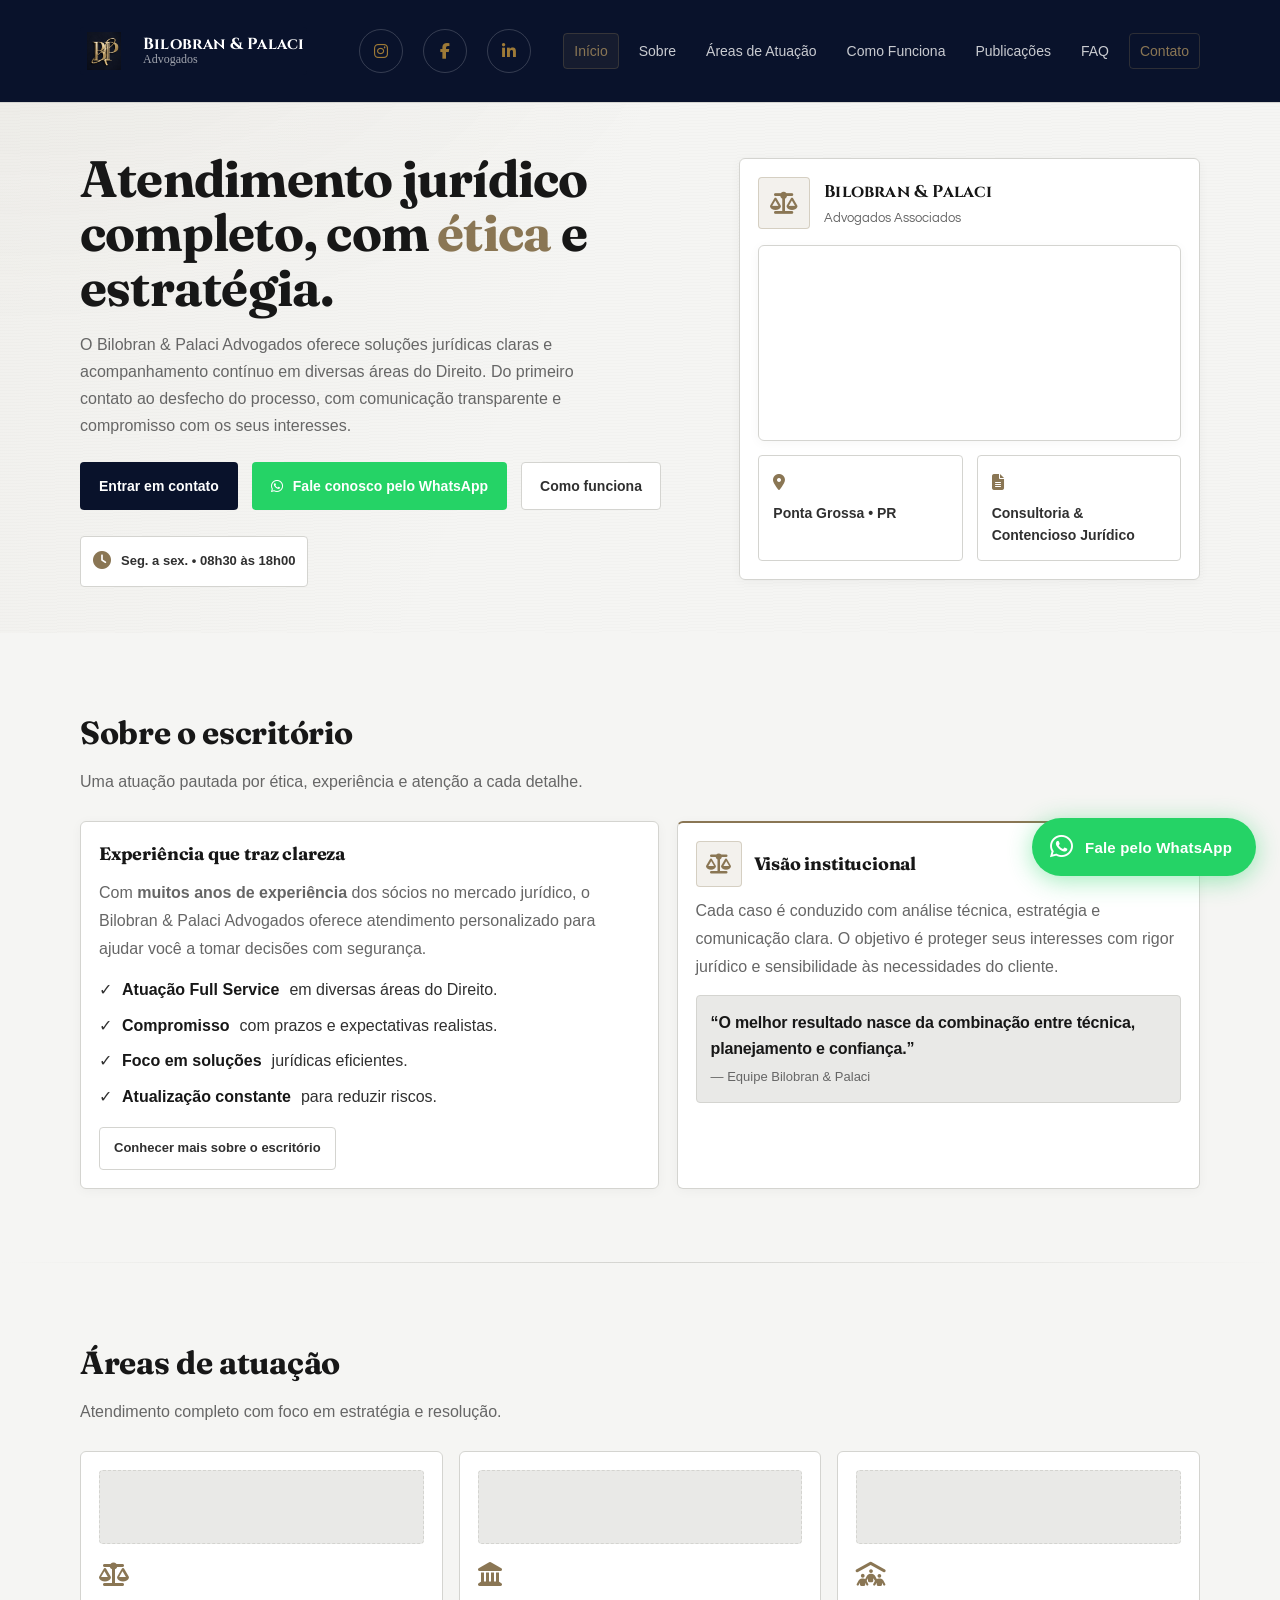
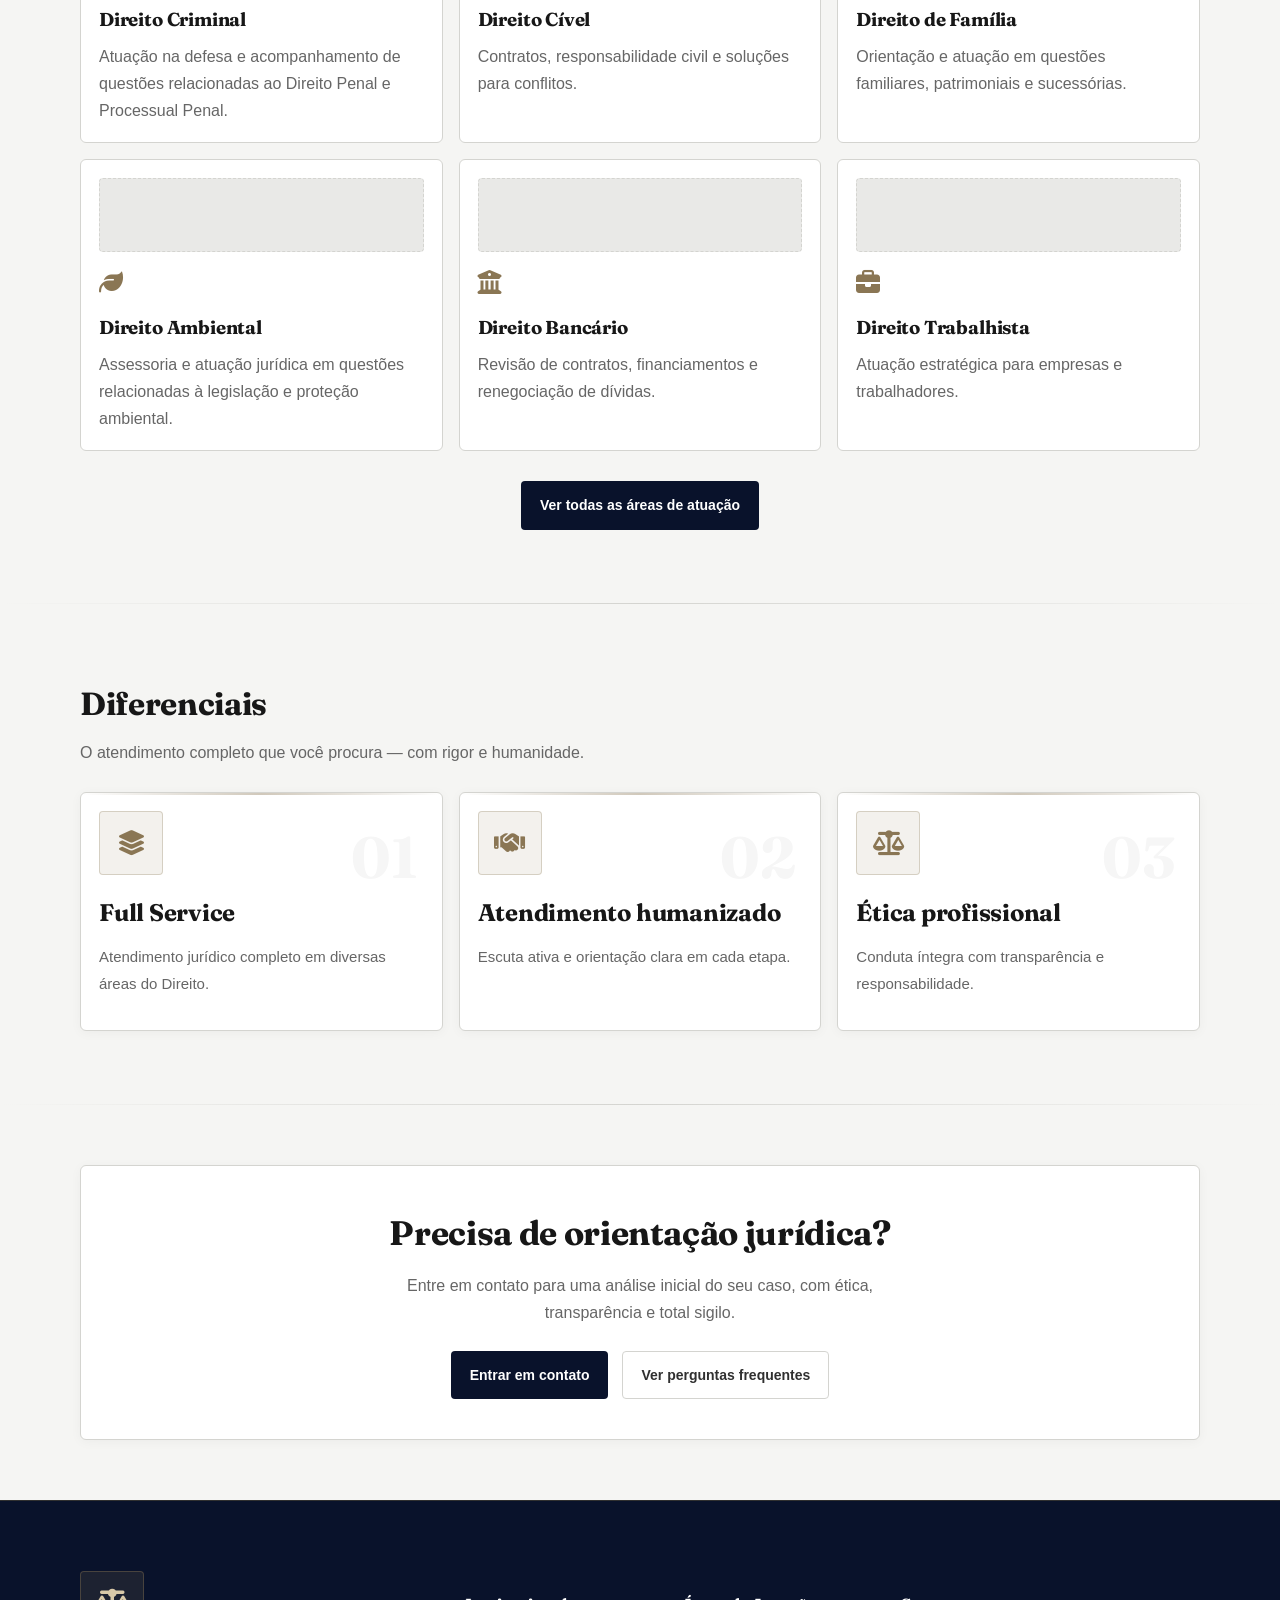
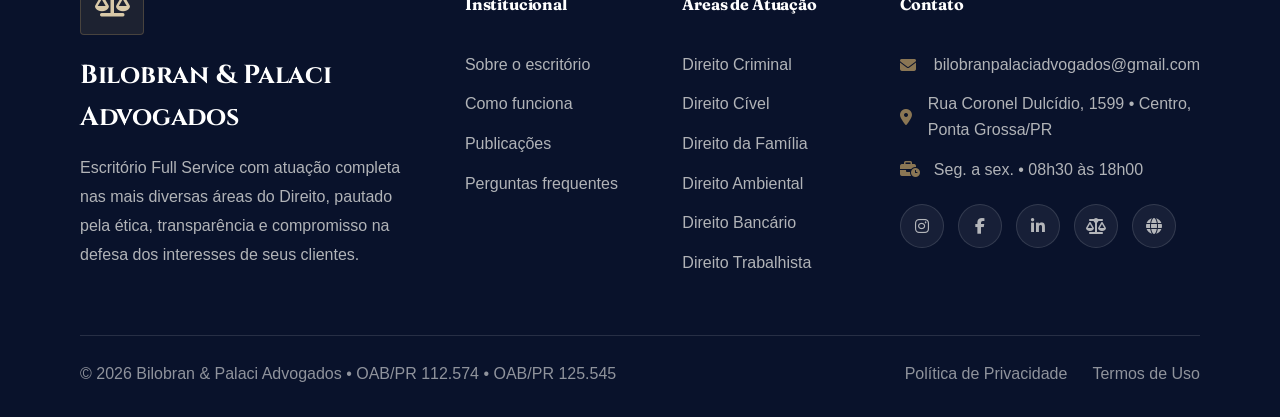
==== index.html @ 2d1de45a "Merge 54db93c54bf0d92ce790c69e6b0f6f55248f126d into a475379145b99668115ef87f61eddf4539c44087" ====
<!doctype html>
<html lang="pt-BR">
  <head>
    <meta charset="utf-8" />
    <meta name="viewport" content="width=device-width, initial-scale=1" />
    <meta
      name="description"
      content="Bilobran & Palaci Advogados — Escritório em Ponta Grossa/PR, com atuação completa em diversas áreas do Direito."
    />

    <title>Bilobran & Palaci Advogados</title>

    <link rel="icon" type="image/png" href="./assets/logoSemfundo.png" />

    <!-- SEO básico -->
    <meta name="theme-color" content="#071a3a" />

    <!-- Estilos -->
    <link rel="stylesheet" href="styles.css" />

    <!-- Fonte (fallback automático caso não carregue) -->
    <link rel="preconnect" href="https://fonts.googleapis.com" />
    <link rel="preconnect" href="https://fonts.gstatic.com" crossorigin />
    <link
      href="https://fonts.googleapis.com/css2?family=Fraunces:opsz,wght@9..144,300..900&display=swap"
      rel="stylesheet"
    />

    <!-- Font Awesome (brands) -->
    <link
      rel="stylesheet"
      href="https://cdnjs.cloudflare.com/ajax/libs/font-awesome/6.7.2/css/all.min.css"
    />

    <link rel="preconnect" href="https://fonts.googleapis.com">
<link rel="preconnect" href="https://fonts.gstatic.com" crossorigin>
<link href="https://fonts.googleapis.com/css2?family=Cinzel:wght@400..900&family=Questrial&display=swap" rel="stylesheet">
  </head>
  <body>
    <a class="skip-link" href="#inicio">Pular para o conteúdo</a>

    <!-- Navbar -->
    <header class="site-header" id="topo">
      <div class="container header-inner">
        <a class="brand" href="/" aria-label="Ir para o início">
          <span class="brand-mark" aria-hidden="true">
            <div class="logo">
              <img src="./assets/logoComfundo.png" alt="Bilobran&Palaci" />
            </div>
          </span>
          <span class="brand-text">
            <span class="brand-name">Bilobran & Palaci</span>
            <span class="brand-sub">Advogados</span>
          </span>
        </a>

        <div class="header-socials" aria-label="Redes sociais">
          <a
            class="header-social"
            href="https://instagram.com/bilobranpalaciadvs"
            target="_blank"
            rel="noopener noreferrer"
            aria-label="Instagram"
          >
            <i class="fa-brands fa-instagram"></i>
          </a>
          <a
            class="header-social"
            href="https://www.facebook.com/bilobranpalaciadvs"
            target="_blank"
            rel="noopener noreferrer"
            aria-label="Facebook"
          >
            <i class="fa-brands fa-facebook-f"></i>
          </a>
          <a
            class="header-social"
            href="https://www.linkedin.com/company/bilobranpalaciadvogados"
            target="_blank"
            rel="noopener noreferrer"
            aria-label="LinkedIn"
          >
            <i class="fa-brands fa-linkedin-in"></i>
          </a>
        </div>

        <nav class="nav" aria-label="Navegação principal">
          <button
            class="nav-toggle"
            type="button"
            aria-label="Abrir menu"
            aria-expanded="false"
            aria-controls="menuMobile"
          >
            <span class="nav-toggle-icon" aria-hidden="true"></span>
          </button>

          <ul class="nav-list" id="menuMobile">
            <li><a href="/" class="active">Início</a></li>
            <li><a href="/sobre">Sobre</a></li>
            <li><a href="/areas">Áreas de Atuação</a></li>
            <li><a href="/como-funciona">Como Funciona</a></li>
            <li><a href="/publicacoes">Publicações</a></li>
            <li><a href="/faq">FAQ</a></li>
            <li><a href="/contato" class="cta-link">Contato</a></li>
          </ul>
        </nav>
      </div>
    </header>

    <main id="inicio">
      <!-- HERO -->
      <section class="hero" aria-label="Apresentação">
        <div class="hero-bg" aria-hidden="true">
          <div class="paper-noise"></div>
          <div class="hero-lines"></div>
        </div>

        <div class="container hero-inner">
          <div class="hero-copy">
            <h1 class="hero-title" data-reveal>
              Atendimento jurídico completo, com
              <span class="gold">ética</span> e estratégia.
            </h1>

            <p class="hero-text" data-reveal>
              O Bilobran & Palaci Advogados oferece soluções jurídicas claras e
              acompanhamento contínuo em diversas áreas do Direito. Do primeiro
              contato ao desfecho do processo, com comunicação transparente e
              compromisso com os seus interesses.
            </p>

            <div class="hero-actions" data-reveal>
              <a class="btn btn-primary" href="/contato">Entrar em contato</a>
              <a
                class="btn-whatsapp-hero"
                href="https://api.whatsapp.com/send?phone=5542998207089"
                target="_blank"
                rel="noopener noreferrer"
                ><i class="fa-brands fa-whatsapp" aria-hidden="true"></i>Fale
                conosco pelo WhatsApp</a
              >
              <a class="btn btn-ghost" href="/como-funciona">Como funciona</a>
            </div>

            <div class="hero-meta" data-reveal>
              <div class="meta-item">
                <span class="meta-icon" aria-hidden="true"
                  ><i class="fa-solid fa-clock"></i
                ></span>
                <span class="meta-label">Seg. a sex. • 08h30 às 18h00</span>
              </div>
            </div>
          </div>

          <div class="hero-visual" data-reveal>
            <div class="firm-card" aria-label="Equipe do escritório">
              <div class="firm-card-head">
                <div class="firm-badge" aria-hidden="true">
                  <i class="fa-solid fa-scale-balanced"></i>
                </div>
                <div>
                  <div class="firm-card-name">Bilobran & Palaci</div>
                  <div class="firm-card-role">Advogados Associados</div>
                </div>
              </div>

            <div class="firm-card google-map-card" aria-label="Localização do escritório no Google Maps">
  <iframe
    src="https://www.google.com/maps?q=Rua%20Coronel%20Dulc%C3%ADdio%2C%201599%2C%20Centro%2C%20Ponta%20Grossa%2C%20PR&output=embed"
    width="100%"
    height="100%"
    style="border: 0"
    allowfullscreen=""
    loading="lazy"
    referrerpolicy="no-referrer-when-downgrade"
    title="Localização do Bilobran & Palaci Advogados no Google Maps">
  </iframe>
           </div>

            <div class="floating-stats" aria-hidden="true">
              <div class="float-card">
                <div class="float-top">
                  <i class="fa-solid fa-location-dot" aria-hidden="true"></i>
                </div>

                <div class="float-text">Ponta Grossa • PR</div>
              </div>
              <div class="float-card float-card-2">
                <div class="float-top">
                  <i class="fa-solid fa-file-lines" aria-hidden="true"></i>
                </div>

                <div class="float-text">Consultoria & Contencioso Jurídico</div>
              </div>
            </div>
          </div>
        </div>
      </section>

      <!-- SOBRE (resumo) -->
      <section class="section" id="sobre">
        <div class="container">
          <div class="section-head" data-reveal>
            <h2 class="section-title">Sobre o escritório</h2>
            <p class="section-sub">
              Uma atuação pautada por ética, experiência e atenção a cada
              detalhe.
            </p>
          </div>

          <div class="grid-2">
            <div class="card soft" data-reveal>
              <h3 class="card-title">Experiência que traz clareza</h3>
              <p class="card-text">
                Com <strong>muitos anos de experiência</strong> dos sócios no
                mercado jurídico, o Bilobran & Palaci Advogados
                <strong></strong> oferece atendimento personalizado para ajudar
                você a tomar decisões com segurança.
              </p>
              <ul class="checklist">
                <li>
                  <span aria-hidden="true">✓</span
                  ><b>Atuação Full Service</b> em diversas áreas do Direito.
                </li>
                <li>
                  <span aria-hidden="true">✓</span><b>Compromisso</b> com prazos
                  e expectativas realistas.
                </li>
                <li>
                  <span aria-hidden="true">✓</span
                  ><b>Foco em soluções</b> jurídicas eficientes.
                </li>
                <li>
                  <span aria-hidden="true">✓</span
                  ><b>Atualização constante</b> para reduzir riscos.
                </li>
              </ul>
              <a
                class="btn btn-ghost btn-sm"
                href="/sobre"
                style="margin-top: 18px"
                >Conhecer mais sobre o escritório</a
              >
            </div>

            <div class="card premium" data-reveal>
              <div class="premium-top">
                <div class="icon-badge" aria-hidden="true">
                  <i class="fa-solid fa-balance-scale" aria-hidden="true"></i>
                </div>
                <h3 class="card-title">Visão institucional</h3>
              </div>

              <p class="card-text">
                Cada caso é conduzido com análise técnica, estratégia e
                comunicação clara. O objetivo é proteger seus interesses com
                rigor jurídico e sensibilidade às necessidades do cliente.
              </p>
              <div class="quote">
                <p>
                  “O melhor resultado nasce da combinação entre técnica,
                  planejamento e confiança.”
                </p>
                <span class="quote-author">— Equipe Bilobran & Palaci</span>
              </div>
            </div>
          </div>
        </div>
      </section>
      <!-- AREAS (resumo) -->
      <section class="section" id="areas">
        <div class="container">
          <div class="section-head" data-reveal>
            <h2 class="section-title">Áreas de atuação</h2>
            <p class="section-sub">
              Atendimento completo com foco em estratégia e resolução.
            </p>
          </div>

          <div class="grid-3 areas-with-media">
            <!-- 1. Direito Criminal -->
            <article class="area-card" data-reveal>
              <div class="area-media" aria-hidden="true"></div>
              <div class="area-icon" aria-hidden="true">
                <i class="fa-solid fa-scale-balanced"></i>
              </div>
              <h3>Direito Criminal</h3>
              <p>
                Atuação na defesa e acompanhamento de questões relacionadas ao
                Direito Penal e Processual Penal.
              </p>
            </article>

            <!-- 2. Direito Cível -->
            <article class="area-card" data-reveal>
              <div class="area-media" aria-hidden="true"></div>
              <div class="area-icon" aria-hidden="true">
                <i class="fa-solid fa-landmark"></i>
              </div>
              <h3>Direito Cível</h3>
              <p>
                Contratos, responsabilidade civil e soluções para conflitos.
              </p>
            </article>

            <!-- 3. Direito de Família -->
            <article class="area-card" data-reveal>
              <div class="area-media" aria-hidden="true"></div>
              <div class="area-icon" aria-hidden="true">
                <i class="fa-solid fa-people-roof"></i>
              </div>
              <h3>Direito de Família</h3>
              <p>
                Orientação e atuação em questões familiares, patrimoniais e
                sucessórias.
              </p>
            </article>

            <!-- 4. Direito Ambiental -->
            <article class="area-card" data-reveal>
              <div class="area-media" aria-hidden="true"></div>
              <div class="area-icon" aria-hidden="true">
                <i class="fa-solid fa-leaf"></i>
              </div>
              <h3>Direito Ambiental</h3>
              <p>
                Assessoria e atuação jurídica em questões relacionadas à
                legislação e proteção ambiental.
              </p>
            </article>

            <!-- 5. Direito Bancário -->
            <article class="area-card" data-reveal>
              <div class="area-media" aria-hidden="true"></div>
              <div class="area-icon" aria-hidden="true">
                <i class="fa-solid fa-building-columns"></i>
              </div>
              <h3>Direito Bancário</h3>
              <p>
                Revisão de contratos, financiamentos e renegociação de dívidas.
              </p>
            </article>

            <!-- 6. Direito Trabalhista -->
            <article class="area-card" data-reveal>
              <div class="area-media" aria-hidden="true"></div>
              <div class="area-icon" aria-hidden="true">
                <i class="fa-solid fa-briefcase"></i>
              </div>
              <h3>Direito Trabalhista</h3>
              <p>Atuação estratégica para empresas e trabalhadores.</p>
            </article>
          </div>

          <div class="section-cta" data-reveal>
            <a class="btn btn-primary" href="/areas">
              Ver todas as áreas de atuação
            </a>
          </div>
        </div>
      </section>

      <!-- DIFERENCIAIS -->
      <section class="section" id="diferenciais">
        <div class="container">
          <div class="section-head" data-reveal>
            <h2 class="section-title">Diferenciais</h2>
            <p class="section-sub">
              O atendimento completo que você procura — com rigor e humanidade.
            </p>
          </div>

          <div class="grid-3 dif">
            <div class="diff-item" data-reveal>
              <span class="diff-number">01</span>
              <div class="diff-icon" aria-hidden="true">
                <i class="fa-solid fa-layer-group"></i>
              </div>
              <h3>Full Service</h3>

              <p>Atendimento jurídico completo em diversas áreas do Direito.</p>
            </div>
            <div class="diff-item" data-reveal>
              <span class="diff-number">02</span>
              <div class="diff-icon" aria-hidden="true">
                <i class="fa-solid fa-handshake"></i>
              </div>
              <h3>Atendimento humanizado</h3>

              <p>Escuta ativa e orientação clara em cada etapa.</p>
            </div>
            <div class="diff-item" data-reveal>
              <span class="diff-number">03</span>
              <div class="diff-icon" aria-hidden="true">
                <i class="fa-solid fa-scale-balanced"></i>
              </div>
              <h3>Ética profissional</h3>

              <p>Conduta íntegra com transparência e responsabilidade.</p>
            </div>
          </div>
        </div>
      </section>

      <!-- CTA FINAL -->
      <section class="section cta-final" id="cta">
        <div class="container">
          <div class="cta-box" data-reveal>
            <h2>Precisa de orientação jurídica?</h2>
            <p>
              Entre em contato para uma análise inicial do seu caso, com ética,
              transparência e total sigilo.
            </p>
            <div class="cta-actions">
              <a class="btn btn-primary" href="/contato">Entrar em contato</a>
              <a class="btn btn-ghost" href="/faq">Ver perguntas frequentes</a>
            </div>
          </div>
        </div>
      </section>
    </main>

    <footer class="footer" aria-label="Rodapé">
      <div class="container">
        <div class="footer-top">
          <div class="footer-brand">
            <div class="footer-logo">
              <i class="fa-solid fa-scale-balanced"></i>
            </div>

            <div class="footer-title">
              <h3>Bilobran & Palaci Advogados</h3>

              <p>
                Escritório Full Service com atuação completa nas mais diversas
                áreas do Direito, pautado pela ética, transparência e
                compromisso na defesa dos interesses de seus clientes.
              </p>
            </div>
          </div>

          <div class="footer-links-column">
            <h4>Institucional</h4>

            <a href="/sobre">Sobre o escritório</a>
            <a href="/como-funciona">Como funciona</a>
            <a href="/publicacoes">Publicações</a>
            <a href="/faq">Perguntas frequentes</a>
          </div>

          <div class="footer-links-column">
            <h4>Áreas de Atuação</h4>

            <a href="/areas">Direito Criminal</a>
            <a href="/areas">Direito Cível</a>
            <a href="/areas">Direito da Família</a>
            <a href="/areas">Direito Ambiental</a>
            <a href="/areas">Direito Bancário</a>
            <a href="/areas">Direito Trabalhista</a>
          </div>

          <div class="footer-links-column">
            <h4>Contato</h4>

            <div class="footer-info">
              <i class="fa-solid fa-envelope"></i>
              <span>bilobranpalaciadvogados@gmail.com</span>
            </div>

            <div class="footer-info">
              <i class="fa-solid fa-location-dot"></i>
              <span>Rua Coronel Dulcídio, 1599 • Centro, Ponta Grossa/PR</span>
            </div>

            <div class="footer-info">
              <i class="fa-solid fa-business-time"></i>
              <span>Seg. a sex. • 08h30 às 18h00</span>
            </div>

            <div class="socials">
              <a
                class="social"
                href="https://instagram.com/bilobranpalaciadvs"
                target="_blank"
                rel="noopener noreferrer"
                aria-label="Instagram"
              >
                <i class="fa-brands fa-instagram"></i>
              </a>

              <a
                class="social"
                href="https://www.facebook.com/bilobranpalaciadvs"
                target="_blank"
                rel="noopener noreferrer"
                aria-label="Facebook"
              >
                <i class="fa-brands fa-facebook-f"></i>
              </a>

              <a
                class="social"
                href="https://www.linkedin.com/company/bilobranpalaciadvogados"
                target="_blank"
                rel="noopener noreferrer"
                aria-label="LinkedIn"
              >
                <i class="fa-brands fa-linkedin-in"></i>
              </a>

              <a
                class="social"
                href="https://bilobranpalaci.jusbrasil.com.br"
                target="_blank"
                rel="noopener noreferrer"
                aria-label="Jusbrasil"
              >
                <i class="fa-solid fa-scale-balanced"></i>
              </a>

              <a
                class="social"
                href="https://bilobranpalaciadvogados.com.br"
                target="_blank"
                rel="noopener noreferrer"
                aria-label="Site oficial"
              >
                <i class="fa-solid fa-globe"></i>
              </a>
            </div>
          </div>
        </div>

        <div class="footer-divider"></div>

        <div class="footer-bottom">
          <span>
            © <span id="year"></span> Bilobran & Palaci Advogados • OAB/PR
            112.574 • OAB/PR 125.545
          </span>

          <div class="footer-bottom-links">
            <a href="#">Política de Privacidade</a>

            <a href="#">Termos de Uso</a>

            <a href="#topo" class="to-top">
              <i class="fa-solid fa-arrow-up"></i>
              Voltar ao topo
            </a>
          </div>
        </div>
      </div>
    </footer>

    <!-- WhatsApp Button -->
    <a
      class="whatsapp-float"
      href="https://api.whatsapp.com/send?phone=5542998207089"
      target="_blank"
      rel="noopener noreferrer"
      aria-label="Contato via WhatsApp"
    >
      <span aria-hidden="true" class="whatsapp-float__icon">
        <i class="fa-brands fa-whatsapp"></i>
      </span>
      <span class="whatsapp-float__label">Fale pelo WhatsApp</span>
    </a>

    <script src="./script.js" defer></script>
  </body>
</html>
---- styles.css ----
/*
  Advocacia — Site institucional (identidade clara, premium e institucional)
  - Paleta: off-white, branco, cinza, grafite, preto + bronze/champagne como detalhe
  - Tipografia: Fraunces (serif, títulos) + Inter (sans, corpo/navegação/UI)
  - Estilo: minimalista, sóbrio, bordas discretas, poucas sombras
  - Layout: Flexbox + Grid
  - Responsivo: mobile-first
  - Animações/efeitos via classe [data-reveal] e utilitários
*/

:root {
  --background: #f5f5f3;
  --surface: #ffffff;
  --surface-secondary: #e9e9e7;

  --border: #d4d4d0;

  --text-primary: #171717;
  --text-secondary: #303030;
  --text-muted: #666666;
  --text-light: #999999;

  --primary: #171717;
  --primary-hover: #303030;

  --accent: #8a7654;
  --accent-soft: rgba(138, 118, 84, 0.1);
  --accent-border: rgba(138, 118, 84, 0.28);

  --shadow: 0 2px 12px rgba(0, 0, 0, 0.04);
  --shadow-hover: 0 4px 18px rgba(0, 0, 0, 0.06);

  --radius-lg: 6px;
  --radius-md: 4px;
  --radius-sm: 2px;

  --container: 1120px;

  --font-serif:
    "Fraunces", ui-serif, Georgia, Cambria, "Times New Roman", Times, serif;
  --font-sans:
    "Inter", -apple-system, BlinkMacSystemFont, "Segoe UI", Roboto, Helvetica,
    Arial, sans-serif;

  --ease: cubic-bezier(0.2, 0.9, 0.2, 1);
}

* {
  box-sizing: border-box;
}
html {
  scroll-behavior: smooth;
}
body {
  margin: 0;
  font-family: var(--font-sans);
  color: var(--text-primary);
  background: var(--background);
  line-height: 1.6;
  -webkit-font-smoothing: antialiased;
  text-rendering: optimizeLegibility;
  overflow-x: hidden;
}

a {
  color: inherit;
  text-decoration: none;
}
img {
  max-width: 100%;
  display: block;
}

h1,
h2,
h3,
h4 {
  font-family: var(--font-serif);
  color: var(--text-primary);
  font-weight: 700;
  letter-spacing: -0.01em;
}

.container {
  width: min(var(--container), calc(100% - 40px));
  margin-inline: auto;
}

.skip-link {
  position: absolute;
  left: -999px;
  top: 10px;
  padding: 10px 12px;
  background: #fff;
  color: #000;
  border: 1px solid var(--border);
  border-radius: var(--radius-md);
  z-index: 9999;
}
.skip-link:focus {
  left: 14px;
}

/* Reveal on scroll (JS) */
[data-reveal] {
  opacity: 0;
  transform: translateY(16px);
  transition:
    opacity 0.6s var(--ease),
    transform 0.6s var(--ease);
}
[data-reveal].revealed {
  opacity: 1;
  transform: none;
}
@media (prefers-reduced-motion: reduce) {
  [data-reveal] {
    opacity: 1;
    transform: none;
    transition: none;
  }
}

/* Navbar */
.site-header {
  position: fixed;
  inset-inline: 0;
  top: 0;
  z-index: 50;
  padding: 27px 0;
  background: #09122b;
  backdrop-filter: blur(10px);
  border-bottom: 1px solid var(--border);
}

.header-inner {
  display: flex;
  align-items: center;
  justify-content: space-between;
  gap: 16px;
}

.logo {
  width: 42px;
  height: 42px;
  padding: 2px;
  display: flex;
  align-items: center;
  justify-content: center;
}

.logo img {
  width: 100%;
  height: 100%;
  object-fit: contain;
}

.brand {
  display: flex;
  align-items: center;
  gap: 18px;
  padding: 3px;
  background: #09122b;
  border-radius: var(--radius-md);
  color: var(--text-primary);
  transition:
    transform 0.25s var(--ease),
    background 0.25s var(--ease);
}

.brand-mark {
  display: grid;
  place-items: center;
  color: var(--accent);
}
.brand-text {
  display: flex;
  flex-direction: column;
  line-height: 1.05;
}
.brand-name {
  font-family: Cinzel;
  font-weight: 700;
  letter-spacing: 0.2px;
  color: #ffffff;
}
.brand-sub {
  font-family: Century-Gothic;
  font-size: 12px;
  color: rgba(255, 255, 255, 0.62);
}

.nav {
  display: flex;
  align-items: center;
  gap: 18px;
}
.nav-toggle {
  display: none;
  background: transparent;
  border: 1px solid rgba(255, 255, 255, 0.3);
  color: #ffffff;
  width: 44px;
  height: 44px;
  border-radius: var(--radius-md);
  cursor: pointer;
  position: relative;
}
.nav-toggle-icon {
  position: absolute;
  inset: 0;
  margin: auto;
  width: 18px;
  height: 2px;
  background: #ffffff;
  border-radius: 999px;
}
.nav-toggle-icon::before,
.nav-toggle-icon::after {
  content: "";
  position: absolute;
  left: 0;
  right: 0;
  height: 2px;
  border-radius: 999px;
  background: #ffffff;
  transition:
    transform 0.25s var(--ease),
    top 0.25s var(--ease),
    opacity 0.25s var(--ease);
}
.nav-toggle-icon::before {
  top: -5px;
}
.nav-toggle-icon::after {
  top: 5px;
}

.nav-list {
  list-style: none;
  display: flex;
  flex-wrap: nowrap;
  gap: 10px;
  align-items: center;
  padding: 0;
  margin: 0;
}
.nav-list a {
  padding: 9px 10px;
  border-radius: var(--radius-md);
  color: rgba(255, 255, 255, 0.78);
  transition:
    background 0.25s var(--ease),
    transform 0.25s var(--ease),
    color 0.25s var(--ease);
  font-weight: 500;
  font-size: 14px;
  white-space: nowrap;
}
.nav-list a:hover {
  background: rgba(255, 255, 255, 0.08);
  color: #ffffff;
  transform: translateY(-1px);
}

.nav-list .cta-link {
  background: transparent;
  border: 1px solid var(--accent-border);
  color: var(--accent);
}
.nav-list .cta-link:hover {
  background: var(--accent);
  border-color: var(--accent);
  color: #09122b;
}

/* Active nav link */
.nav-list a.active {
  color: var(--accent);
  background: var(--accent-soft);
  border: 1px solid var(--accent-border);
}

/* Mobile menu */
@media (max-width: 860px) {
  .nav-toggle {
    display: inline-flex;
    align-items: center;
    justify-content: center;
  }
  .nav-list {
    position: absolute;
    top: 68px;
    right: 18px;
    flex-direction: column;
    align-items: stretch;
    width: min(360px, calc(100% - 36px));
    background: var(--surface);
    border: 1px solid var(--border);
    border-radius: var(--radius-lg);
    box-shadow: var(--shadow);
    padding: 10px;
    display: none;
  }
  .nav-list.open {
    display: flex;
  }
  .nav-list a {
    padding: 12px 14px;
  }
}

/* Desktop compacto: comprime o menu para caber em linha única (sem quebras) */
@media (min-width: 861px) and (max-width: 1180px) {
  .nav-list {
    gap: 8px;
  }
  .nav-list a {
    font-size: 13px;
    padding: 8px 9px;
  }
  .header-socials {
    gap: 12px;
    margin-right: 12px;
  }
  .header-social {
    width: 40px;
    height: 40px;
    font-size: 16px;
  }
}

@media (min-width: 861px) and (max-width: 900px) {
  .nav-list {
    gap: 6px;
  }
  .nav-list a {
    padding: 7px 8px;
  }
}

/* Hero */
main {
  padding-top: 74px;
}

.hero {
  position: relative;
  padding: 78px 0 46px;
}

.hero-bg {
  position: absolute;
  inset: 0;
  pointer-events: none;
  overflow: hidden;
}

/* Textura editorial sutil (sem cara de "IA") */
.paper-noise {
  position: absolute;
  inset: -20% -20% -20% -20%;
  background:
    radial-gradient(
      1100px 500px at 18% 8%,
      rgba(138, 118, 84, 0.06),
      transparent 60%
    ),
    repeating-linear-gradient(
      0deg,
      rgba(23, 23, 23, 0.02),
      rgba(23, 23, 23, 0.02) 1px,
      transparent 1px,
      transparent 3px
    );
  opacity: 0.6;
  transform: rotate(-2deg);
}

.hero-lines {
  position: absolute;
  inset: 0;
  background: linear-gradient(
    115deg,
    rgba(138, 118, 84, 0.05),
    transparent 45%
  );
  opacity: 0.8;
}

.hero-inner {
  display: grid;
  grid-template-columns: 1.15fr 0.85fr;
  gap: 36px;
  align-items: center;
}

@media (max-width: 980px) {
  .hero-inner {
    grid-template-columns: 1fr;
  }
}

.hero-copy {
  position: relative;
  z-index: 2;
}

.hero-badge {
  display: inline-flex;
  align-items: center;
  gap: 10px;
  padding: 8px 14px;
  border-radius: 999px;
  background: var(--surface);
  border: 1px solid var(--border);
  color: var(--text-secondary);
  font-weight: 600;
  font-size: 13px;
  margin-bottom: 18px;
}
.dot {
  width: 8px;
  height: 8px;
  background: var(--accent);
  border-radius: 999px;
  box-shadow: 0 0 0 4px var(--accent-soft);
}

.hero-title {
  margin: 0;
  font-size: clamp(34px, 4vw, 52px);
  line-height: 1.06;
  letter-spacing: -0.015em;
  font-weight: 700;
}

.name {
  color: var(--accent);
  font-style: italic;
  letter-spacing: 2px;
  margin: 0;
  font-family: Cinzel;
}

.gold {
  color: var(--accent);
}

.hero-text {
  margin: 16px 0 22px;
  color: var(--text-muted);
  font-size: 16px;
  line-height: 1.7;
  max-width: 60ch;
}

.hero-actions {
  display: flex;
  gap: 14px;
  flex-wrap: wrap;
}

.btn {
  display: inline-flex;
  align-items: center;
  justify-content: center;
  gap: 10px;
  padding: 12px 18px;
  border-radius: var(--radius-md);
  font-weight: 600;
  font-family: var(--font-sans);
  font-size: 14px;
  border: 1px solid transparent;
  cursor: pointer;
  transition:
    transform 0.25s var(--ease),
    box-shadow 0.25s var(--ease),
    background 0.25s var(--ease),
    border-color 0.25s var(--ease);
}

.btn:focus {
  outline: none;
}
.btn:focus-visible {
  box-shadow: 0 0 0 4px var(--accent-soft);
}

.btn-primary {
  background: #09122b;
  color: #fff;
}
.btn-primary:hover {
  transform: translateY(-2px);
  background: #162a61;
}

.btn-ghost {
  background: var(--surface);
  border-color: var(--border);
  color: var(--text-secondary);
}
.btn-ghost:hover {
  transform: translateY(-2px);
  background: var(--surface-secondary);
  border-color: var(--text-light);
}

.hero-meta {
  display: flex;
  gap: 18px;
  margin-top: 26px;
  flex-wrap: wrap;
}
.meta-item {
  display: flex;
  align-items: center;
  gap: 10px;
  padding: 10px 12px;
  border-radius: var(--radius-md);
  border: 1px solid var(--border);
  background: var(--surface);
}
.meta-icon {
  color: var(--accent);
}
.meta-label {
  font-weight: 600;
  font-size: 13px;
  color: var(--text-secondary);
}

/* Hero visual */
.hero-visual {
  position: relative;
  z-index: 2;
}

/* Animação discreta */
@media (prefers-reduced-motion: no-preference) {
  .profile-card {
    transition: transform 0.45s var(--ease);
  }
}

.profile-card {
  border-radius: var(--radius-lg);
  border: 1px solid var(--border);
  background: var(--surface);
  box-shadow: var(--shadow);
  padding: 18px;
  overflow: hidden;
  transform: translateZ(0);
}

.profile-media {
  display: flex;
  gap: 14px;
  align-items: center;
}
.profile-photo {
  width: 78px;
  height: 78px;
  border-radius: var(--radius-md);
  border: 1px solid var(--border);
  position: relative;
  overflow: hidden;
  background:
    radial-gradient(60px 60px at 30% 25%, var(--accent-soft), transparent 55%),
    var(--surface-secondary);
}
.profile-photo::before {
  content: "";
  position: absolute;
  inset: 0;
  background:
    radial-gradient(
      circle at 20% 20%,
      rgba(138, 118, 84, 0.12),
      transparent 45%
    ),
    repeating-linear-gradient(
      45deg,
      rgba(23, 23, 23, 0.04),
      rgba(23, 23, 23, 0.04) 1px,
      transparent 1px,
      transparent 4px
    );
  opacity: 0.9;
}
.profile-photo::after {
  content: "";
  position: absolute;
  inset: 9px;
  border-radius: var(--radius-sm);
  border: 1px dashed var(--border);
  background: rgba(233, 233, 231, 0.5);
}

.profile-details {
  margin-left: auto;
}
.profile-name {
  font-family: var(--font-serif);
  font-weight: 700;
  letter-spacing: 0.2px;
  font-size: 16px;
}
.profile-role {
  color: var(--text-muted);
  font-weight: 500;
  font-size: 13px;
  margin-top: 3px;
}
.profile-divider {
  height: 1px;
  background: var(--border);
  margin: 12px 0;
}
.profile-foot .pill {
  display: inline-flex;
  align-items: center;
  gap: 10px;
  padding: 8px 12px;
  border-radius: var(--radius-md);
  border: 1px solid var(--accent-border);
  background: var(--accent-soft);
  color: var(--text-secondary);
  font-weight: 600;
  font-size: 13px;
}
.pill-dot {
  width: 8px;
  height: 8px;
  border-radius: 999px;
  background: var(--accent);
  box-shadow: 0 0 0 4px var(--accent-soft);
}

.floating-stats {
  display: grid;
  grid-template-columns: 1fr 1fr;
  gap: 14px;
  margin-top: 14px;
}

.float-card {
  padding: 14px;
  border-radius: var(--radius-md);
  border: 1px solid var(--border);
  background: var(--surface);
  transition: transform 0.35s var(--ease);
}
.float-card:hover {
  transform: translateY(-3px);
}
.float-top {
  color: var(--accent);
  font-weight: 700;
  margin-bottom: 6px;
}
.float-text {
  font-weight: 600;
  color: var(--text-secondary);
  font-size: 14px;
}

/* Sections */
.section {
  padding: 74px 0;
  position: relative;
}
.section::before {
  content: "";
  position: absolute;
  inset: auto 0 0 0;
  height: 1px;
  background: linear-gradient(90deg, transparent, var(--border), transparent);
}
.section:last-of-type::before {
  display: none;
}

.section-head {
  display: flex;
  flex-direction: column;
  gap: 10px;
  margin-bottom: 26px;
}
.section-head.small {
  margin-bottom: 22px;
}
.section-title {
  margin: 0;
  font-size: clamp(24px, 2.6vw, 32px);
  letter-spacing: -0.01em;
  font-weight: 700;
}
.section-sub {
  margin: 0;
  color: var(--text-muted);
  line-height: 1.7;
  max-width: 70ch;
}

.grid-2 {
  display: grid;
  grid-template-columns: 1.05fr 0.95fr;
  gap: 18px;
}
.grid-3 {
  display: grid;
  grid-template-columns: repeat(3, 1fr);
  gap: 16px;
}

@media (max-width: 980px) {
  .grid-2 {
    grid-template-columns: 1fr;
  }
  .grid-3 {
    grid-template-columns: repeat(2, 1fr);
  }
}

@media (max-width: 640px) {
  .grid-3 {
    grid-template-columns: 1fr;
  }
}

.card {
  border-radius: var(--radius-lg);
  padding: 18px;
  border: 1px solid var(--border);
  background: var(--surface);
  box-shadow: var(--shadow);
}
.card.soft {
  background: var(--surface);
}
.card.premium {
  background: var(--surface);
  border-top: 2px solid var(--accent);
}

.card-title {
  margin: 0;
  font-size: 18px;
  font-weight: 700;
}
.card-text {
  color: var(--text-muted);
  line-height: 1.75;
  margin: 10px 0 0;
}

.checklist {
  list-style: none;
  padding: 0;
  margin: 14px 0 0;
  display: flex;
  flex-direction: column;
  gap: 10px;
}
.checklist li {
  display: flex;
  gap: 10px;
  align-items: flex-start;
  color: var(--text-secondary);
  font-weight: 500;
}
.checklist b {
  color: var(--text-primary);
}

.premium-top {
  display: flex;
  align-items: center;
  gap: 12px;
}
.icon-badge {
  width: 46px;
  height: 46px;
  border-radius: var(--radius-md);
  display: grid;
  place-items: center;
  background: var(--accent-soft);
  border: 1px solid var(--accent-border);
  color: var(--accent);
}

.quote {
  margin-top: 14px;
  padding: 14px;
  border-radius: var(--radius-md);
  border: 1px solid var(--border);
  background: var(--surface-secondary);
}
.quote p {
  margin: 0;
  font-weight: 600;
  letter-spacing: -0.01em;
  color: var(--text-primary);
}
.quote-author {
  display: block;
  margin-top: 6px;
  color: var(--text-muted);
  font-weight: 500;
  font-size: 13px;
}

/* Areas */
.areas-with-media .area-card {
  padding: 18px;
  border-radius: var(--radius-lg);
  border: 1px solid var(--border);
  background: var(--surface);
  transition:
    transform 0.35s var(--ease),
    border-color 0.35s var(--ease),
    background 0.35s var(--ease);
}
.area-card:hover {
  transform: translateY(-4px);
  border-color: var(--accent-border);
  background: var(--surface);
}
.area-icon {
  font-size: 24px;
  color: var(--accent);
  margin-bottom: 10px;
}

.areas-with-media .area-media {
  height: 74px;
  border-radius: var(--radius-md);
  border: 1px dashed var(--border);
  background: var(--surface-secondary);
  margin-bottom: 12px;
}

.area-card h3 {
  margin: 0 0 8px;
  font-weight: 700;
  letter-spacing: -0.01em;
}
.area-card p {
  margin: 0;
  color: var(--text-muted);
  line-height: 1.7;
}

/* Timeline */
.timeline {
  position: relative;
  padding-left: 10px;
  display: flex;
  flex-direction: column;
  gap: 14px;
}
.timeline-line {
  position: absolute;
  left: 20px;
  top: 6px;
  bottom: 6px;
  width: 2px;
  background: linear-gradient(180deg, var(--accent), var(--border));
  border-radius: 999px;
}
.step {
  display: flex;
  gap: 16px;
  align-items: flex-start;
  padding: 16px;
  border-radius: var(--radius-md);
  border: 1px solid var(--border);
  background: var(--surface);
}
.step-num {
  width: 46px;
  height: 46px;
  border-radius: var(--radius-md);
  display: grid;
  place-items: center;
  font-weight: 700;
  font-family: var(--font-serif);
  background: var(--accent-soft);
  border: 1px solid var(--accent-border);
  color: var(--accent);
  flex: 0 0 auto;
}
.step-body h3 {
  margin: 0 0 6px;
  font-weight: 700;
}
.step-body p {
  margin: 0;
  color: var(--text-muted);
  line-height: 1.7;
}

/* Dif */
.dif .diff-item {
  padding: 18px;
  border-radius: var(--radius-lg);
  border: 1px solid var(--border);
  background: var(--surface);
}

.diff-item {
  position: relative;
  overflow: hidden;
  padding: 30px 24px;
  border-radius: var(--radius-lg);
  background: var(--surface);
  border: 1px solid var(--border);
  transition: 0.35s var(--ease);
  box-shadow: var(--shadow);
}
.diff-item::before {
  content: "";
  position: absolute;
  top: 0;
  left: 0;
  width: 100%;
  height: 2px;
  background: linear-gradient(90deg, transparent, var(--accent), transparent);
  opacity: 0.4;
}

.diff-number {
  position: absolute;
  right: 24px;
  top: 18px;
  font-size: 58px;
  font-weight: 700;
  font-family: var(--font-serif);
  color: rgba(23, 23, 23, 0.04);
  user-select: none;
}

.diff-icon {
  width: 64px;
  height: 64px;
  display: flex;
  justify-content: center;
  align-items: center;
  margin-bottom: 20px;
  border-radius: var(--radius-md);
  background: var(--accent-soft);
  border: 1px solid var(--accent-border);
  color: var(--accent);
  font-size: 26px;
  transition: 0.4s;
}
.diff-item {
  transition:
    transform 0.35s var(--ease),
    border-color 0.35s var(--ease),
    background 0.35s var(--ease);
}
.diff-item:hover {
  transform: translateY(-4px);
  border-color: var(--accent-border);
  background: var(--surface);
}
.diff-icon {
  font-size: 24px;
  color: var(--accent);
  margin-bottom: 14px;
}
.diff-item h3 {
  font-size: 24px;
  margin-bottom: 14px;
  font-family: var(--font-serif);
  line-height: 1.2;
}
.diff-item p {
  color: var(--text-muted);
  line-height: 1.8;
  font-size: 15px;
}

.diff-item:hover {
  transform: translateY(-6px);
  border-color: var(--accent-border);
  box-shadow: var(--shadow-hover);
}

.diff-item:hover .diff-icon {
  background: var(--accent);
  color: #fff;
  transform: rotate(-5deg) scale(1.05);
}

/* Numbers */
.numbers-wrap {
  border-radius: var(--radius-lg);
  padding: 22px;
  border: 1px solid var(--border);
  background: var(--surface);
}
.numbers-grid {
  display: grid;
  grid-template-columns: repeat(4, 1fr);
  gap: 14px;
}
@media (max-width: 980px) {
  .numbers-grid {
    grid-template-columns: 1fr 1fr;
  }
}
@media (max-width: 520px) {
  .numbers-grid {
    grid-template-columns: 1fr;
  }
}

.num-card {
  border-radius: var(--radius-md);
  padding: 18px;
  border: 1px solid var(--border);
  background: var(--surface-secondary);
}
.num-value {
  font-size: 34px;
  font-weight: 700;
  font-family: var(--font-serif);
  letter-spacing: -0.02em;
  color: var(--text-primary);
}
.num-label {
  margin-top: 8px;
  color: var(--text-muted);
  font-weight: 600;
  line-height: 1.3;
}

/* Testimonials */
.test-card {
  padding: 18px;
  border-radius: var(--radius-lg);
  border: 1px solid var(--border);
  background: var(--surface);
  transition:
    transform 0.35s var(--ease),
    border-color 0.35s var(--ease);
}
.test-card:hover {
  transform: translateY(-4px);
  border-color: var(--accent-border);
}
.test-stars {
  color: var(--accent);
  letter-spacing: 2px;
  font-size: 14px;
}
.test-text {
  margin: 12px 0 16px;
  color: var(--text-secondary);
  line-height: 1.75;
  font-weight: 500;
}
.test-person {
  display: flex;
  gap: 12px;
  align-items: center;
}
.avatar {
  width: 44px;
  height: 44px;
  border-radius: var(--radius-md);
  display: grid;
  place-items: center;
  border: 1px solid var(--border);
  background: var(--accent-soft);
  color: var(--accent);
  font-weight: 700;
  font-family: var(--font-serif);
}
.test-name {
  font-weight: 700;
  font-family: var(--font-serif);
}
.test-role {
  color: var(--text-muted);
  font-weight: 500;
  font-size: 13px;
  margin-top: 3px;
}

/* FAQ */
.faq {
  display: flex;
  flex-direction: column;
  gap: 12px;
}
.faq-item {
  border-radius: var(--radius-md);
  border: 1px solid var(--border);
  background: var(--surface);
  overflow: hidden;
}
.faq-q {
  width: 100%;
  background: transparent;
  border: 0;
  color: var(--text-primary);
  padding: 16px 18px;
  text-align: left;
  display: flex;
  justify-content: space-between;
  align-items: center;
  gap: 12px;
  font-weight: 600;
  font-family: var(--font-sans);
  font-size: 15px;
  cursor: pointer;
}
.faq-icon {
  width: 36px;
  height: 36px;
  border-radius: var(--radius-sm);
  display: grid;
  place-items: center;
  border: 1px solid var(--border);
  background: var(--surface-secondary);
  color: var(--accent);
  font-size: 18px;
  transition: transform 0.3s var(--ease);
  flex: 0 0 auto;
}
.faq-item[data-open="true"] .faq-icon {
  transform: rotate(45deg);
}
.faq-a {
  max-height: 0;
  opacity: 0;
  transition:
    max-height 0.45s var(--ease),
    opacity 0.25s var(--ease);
}
.faq-item[data-open="true"] .faq-a {
  max-height: 260px;
  opacity: 1;
}
.faq-a p {
  margin: 0;
  padding: 0 18px 16px;
  color: var(--text-muted);
  line-height: 1.75;
  font-weight: 400;
}

/* ===========================
   CONTATO PREMIUM
=========================== */

.contact-grid {
  display: grid;
  grid-template-columns: 1.2fr 0.8fr;
  gap: 32px;
  align-items: stretch;
}

@media (max-width: 980px) {
  .contact-grid {
    grid-template-columns: 1fr;
  }
}

/* Card principal */
.contact-form {
  padding: 40px;
  border-radius: var(--radius-lg);
  background: var(--surface);
  border: 1px solid var(--border);
  box-shadow: var(--shadow);
  position: relative;
  overflow: hidden;
}
.contact-form::before {
  content: "";
  position: absolute;
  width: 340px;
  height: 340px;
  border-radius: 50%;
  background: var(--accent-soft);
  right: -120px;
  top: -120px;
}

.contact-highlight {
  position: relative;
  z-index: 2;
}
.contact-icon {
  width: 72px;
  height: 72px;
  display: flex;
  justify-content: center;
  align-items: center;
  margin-bottom: 24px;
  border-radius: var(--radius-md);
  background: var(--accent-soft);
  border: 1px solid var(--accent-border);
  color: var(--accent);
  font-size: 32px;
}

.contact-highlight h3 {
  font-size: 30px;
  margin-bottom: 18px;
  line-height: 1.15;
  font-family: var(--font-serif);
}
.contact-highlight p {
  color: var(--text-muted);
  font-size: 16px;
  line-height: 1.9;
  max-width: 600px;
  margin-bottom: 32px;
}

/* Botão */
.btn-whatsapp {
  width: 100%;
  justify-content: center;
  padding: 16px;
  font-size: 16px;
  border-radius: var(--radius-md);
  background: var(--primary);
  color: #fff;
  transition: 0.3s;
}
.btn-whatsapp:hover {
  transform: translateY(-3px);
  background: var(--primary-hover);
}

/* Benefícios */
.contact-benefits {
  margin-top: 36px;
  display: grid;
  gap: 14px;
}
.benefit {
  display: flex;
  align-items: center;
  gap: 16px;
  padding: 16px;
  border-radius: var(--radius-md);
  background: var(--surface-secondary);
  border: 1px solid var(--border);
  transition: 0.3s;
}
.benefit:hover {
  transform: translateX(6px);
  border-color: var(--accent-border);
}
.benefit i {
  color: var(--accent);
  font-size: 20px;
  width: 24px;
}
.benefit span {
  font-weight: 600;
}

/* Painel lateral */
.side-card {
  padding: 28px;
  border-radius: var(--radius-lg);
  background: var(--surface);
  border: 1px solid var(--border);
  box-shadow: var(--shadow);
}

.side-title {
  font-size: 24px;
  margin-bottom: 24px;
  font-family: var(--font-serif);
}

.side-item {
  display: flex;
  justify-content: space-between;
  align-items: flex-start;
  gap: 20px;
  padding: 16px 0;
  border-bottom: 1px solid var(--border);
}
.side-item:last-child {
  border: none;
}
.side-k {
  display: flex;
  align-items: center;
  gap: 12px;
  color: var(--accent);
  font-weight: 600;
}
.side-k i {
  width: 18px;
}
.side-v {
  text-align: right;
  color: var(--text-secondary);
  font-weight: 500;
}

/* Tags */
.contact-tags {
  margin-top: 24px;
  display: flex;
  flex-wrap: wrap;
  gap: 12px;
}
.tag {
  padding: 10px 16px;
  border-radius: 999px;
  background: var(--accent-soft);
  border: 1px solid var(--accent-border);
  color: var(--accent);
  display: flex;
  align-items: center;
  gap: 10px;
  font-size: 13px;
  font-weight: 600;
}

/* Mapa */
.map {
  overflow: hidden;
  border-radius: var(--radius-lg);
  height: 320px;
  margin-top: 22px;
  border: 1px solid var(--border);
  box-shadow: var(--shadow);
}
.map iframe {
  width: 100%;
  height: 100%;
  border: 0;
  filter: grayscale(100%) contrast(1.05);
}

/* Footer */
.footer {
  padding: 70px 0 30px;
  background: #09122b;
  color: #e9e9e7;
  border-top: 1px solid var(--text-secondary);
}

.footer-top {
  display: grid;
  grid-template-columns: 2fr 1fr 1fr 1fr;
  gap: 50px;
}

@media (max-width: 1000px) {
  .footer-top {
    grid-template-columns: 1fr;
  }
}

.footer-logo {
  width: 64px;
  height: 64px;
  display: flex;
  align-items: center;
  justify-content: center;
  font-size: 28px;
  border-radius: var(--radius-md);
  background: rgba(138, 118, 84, 0.16);
  border: 1px solid rgba(138, 118, 84, 0.4);
  color: #d9c9a8;
  margin-bottom: 20px;
}

.footer-brand h3 {
  margin: 0 0 15px;
  font-size: 26px;
  font-family: var(--font-serif);
  color: #fff;
}

.footer-brand p {
  line-height: 1.8;
  color: rgba(233, 233, 231, 0.75);
  max-width: 420px;
}

.footer-links-column h4 {
  margin-bottom: 20px;
  font-size: 16px;
  font-family: var(--font-serif);
  color: #fff;
}

.footer-links-column {
  display: flex;
  flex-direction: column;
  gap: 14px;
}

.footer-links-column a {
  color: rgba(233, 233, 231, 0.75);
  transition: 0.3s;
}
.footer-links-column a:hover {
  color: #d9c9a8;
  padding-left: 6px;
}

.footer-info {
  display: flex;
  align-items: center;
  gap: 14px;
  color: rgba(233, 233, 231, 0.75);
}
.footer-info i {
  color: #d9c9a8;
  width: 20px;
}

.socials {
  display: flex;
  gap: 14px;
  margin-top: 8px;
}
.social {
  width: 44px;
  height: 44px;
  display: flex;
  align-items: center;
  justify-content: center;
  border-radius: 50%;
  background: rgba(255, 255, 255, 0.06);
  border: 1px solid rgba(255, 255, 255, 0.12);
  font-size: 17px;
  color: #e9e9e7;
  transition: 0.35s;
}
.social:hover {
  background: var(--accent);
  color: #fff;
  transform: translateY(-4px);
}

.footer-divider {
  margin: 50px 0 25px;
  height: 1px;
  background: rgba(255, 255, 255, 0.12);
}

.footer-bottom {
  display: flex;
  justify-content: space-between;
  align-items: center;
  gap: 20px;
  flex-wrap: wrap;
  color: rgba(233, 233, 231, 0.6);
}

.footer-bottom-links {
  display: flex;
  gap: 25px;
  align-items: center;
  flex-wrap: wrap;
}

.to-top {
  display: inline-flex;
  align-items: center;
  gap: 8px;
  padding: 10px 16px;
  border-radius: 999px;
  background: rgba(255, 255, 255, 0.06);
  transition: 0.3s;
}
.to-top:hover {
  background: var(--accent);
  color: #fff;
}

.to-top {
  position: fixed;
  right: 18px;
  bottom: 96px;
  z-index: 60;
  opacity: 0;
  pointer-events: none;
  transform: translateY(10px);
  transition:
    opacity 0.25s var(--ease),
    transform 0.25s var(--ease),
    background 0.3s;
}
.to-top.is-visible {
  opacity: 1;
  pointer-events: auto;
  transform: translateY(0);
}

@media (max-width: 600px) {
  .to-top {
    bottom: 78px;
  }
}

/* ===========================
   MULTI-PAGE / INNER PAGES
=========================== */

/* Page hero (inner pages) */
.page-hero {
  position: relative;
  padding: 60px 0 60px;
  overflow: hidden;
}

.page-hero-inner {
  position: relative;
  z-index: 2;
  display: flex;
  flex-direction: column;
  gap: 16px;
  max-width: 800px;
}

.page-title {
  text-align: center;
  margin: 0;
  font-size: clamp(32px, 4.5vw, 48px);
  line-height: 1.08;
  letter-spacing: -0.015em;
  font-weight: 700;
  font-family: var(--font-serif);
}

.page-sub {
  margin: 0;
  color: var(--text-muted);
  font-size: 17px;
  line-height: 1.7;
  max-width: 60ch;
}

/* Section CTA (centered button below content) */
.section-cta {
  display: flex;
  justify-content: center;
  margin-top: 30px;
}

/* Final CTA section */
.cta-final {
  padding: 60px 0;
}

.cta-box {
  text-align: center;
  padding: 40px 30px;
  border-radius: var(--radius-lg);
  border: 1px solid var(--border);
  background: var(--surface);
  box-shadow: var(--shadow);
}

.cta-box h2 {
  margin: 0 0 12px;
  font-size: clamp(24px, 3vw, 34px);
  font-weight: 700;
  letter-spacing: -0.01em;
}

.cta-box p {
  margin: 0 auto 24px;
  color: var(--text-muted);
  line-height: 1.7;
  max-width: 55ch;
}

.cta-actions {
  display: flex;
  justify-content: center;
  gap: 14px;
  flex-wrap: wrap;
}

/* Small button */
.btn-sm {
  padding: 10px 14px;
  font-size: 13px;
}

/* About page */
.about-profile {
  align-items: stretch;
}

.about-stats {
  display: grid;
  grid-template-columns: repeat(3, 1fr);
  gap: 12px;
  margin-top: 20px;
}

.about-stat {
  padding: 14px;
  border-radius: var(--radius-md);
  border: 1px solid var(--border);
  background: var(--surface-secondary);
  text-align: center;
}

.about-stat-value {
  font-size: 24px;
  font-weight: 700;
  font-family: var(--font-serif);
  color: var(--accent);
  letter-spacing: -0.02em;
}

.about-stat-label {
  margin-top: 4px;
  color: var(--text-muted);
  font-weight: 600;
  font-size: 12px;
  line-height: 1.3;
}

@media (max-width: 520px) {
  .about-stats {
    grid-template-columns: 1fr;
  }
}

/* Areas page - modern cards */
.areas-grid {
  display: grid;
  grid-template-columns: repeat(3, 1fr);
  gap: 18px;
}

@media (max-width: 980px) {
  .areas-grid {
    grid-template-columns: repeat(2, 1fr);
  }
}

@media (max-width: 640px) {
  .areas-grid {
    grid-template-columns: 1fr;
  }
}

.area-card-modern {
  display: flex;
  flex-direction: column;
  padding: 22px;
  border-radius: var(--radius-lg);
  border: 1px solid var(--border);
  background: var(--surface);
  transition:
    transform 0.35s var(--ease),
    border-color 0.35s var(--ease),
    background 0.35s var(--ease);
}

.area-card-modern:hover {
  transform: translateY(-4px);
  border-color: var(--accent-border);
  background: var(--surface);
  box-shadow: var(--shadow-hover);
}

.area-card-top {
  display: flex;
  align-items: center;
  justify-content: space-between;
  margin-bottom: 16px;
}

.area-card-icon {
  width: 52px;
  height: 52px;
  border-radius: var(--radius-md);
  display: grid;
  place-items: center;
  font-size: 22px;
  color: var(--accent);
  background: var(--accent-soft);
  border: 1px solid var(--accent-border);
}

.area-card-tag {
  padding: 6px 12px;
  border-radius: 999px;
  font-size: 11px;
  font-weight: 600;
  letter-spacing: 0.4px;
  text-transform: uppercase;
  color: var(--accent);
  background: var(--accent-soft);
  border: 1px solid var(--accent-border);
}

.area-card-modern h3 {
  margin: 0 0 10px;
  font-size: 20px;
  font-weight: 700;
  letter-spacing: -0.01em;
}

.area-card-modern > p {
  margin: 0 0 16px;
  color: var(--text-muted);
  line-height: 1.7;
  font-size: 14px;
}

.area-card-list {
  list-style: none;
  padding: 0;
  margin: 0 0 18px;
  display: flex;
  flex-direction: column;
  gap: 8px;
}

.area-card-list li {
  display: flex;
  align-items: center;
  gap: 10px;
  color: var(--text-secondary);
  font-weight: 500;
  font-size: 14px;
}

.area-card-list li::before {
  content: "";
  width: 6px;
  height: 6px;
  border-radius: 999px;
  background: var(--accent);
  flex: 0 0 auto;
}

.area-card-link {
  margin-top: auto;
  display: inline-flex;
  align-items: center;
  gap: 8px;
  color: var(--accent);
  font-weight: 600;
  font-size: 14px;
  transition: gap 0.25s var(--ease);
}

.area-card-link:hover {
  gap: 12px;
}

/* Publications empty state */
.pub-empty {
  text-align: center;
  padding: 50px 30px;
  border-radius: var(--radius-lg);
  border: 1px dashed var(--border);
  background: var(--surface);
}

.pub-empty-icon {
  width: 72px;
  height: 72px;
  margin: 0 auto 18px;
  border-radius: var(--radius-md);
  display: grid;
  place-items: center;
  font-size: 30px;
  color: var(--accent);
  background: var(--accent-soft);
  border: 1px solid var(--accent-border);
}

.pub-empty h3 {
  margin: 0 0 10px;
  font-size: 22px;
  font-weight: 700;
}

.pub-empty p {
  margin: 0 auto 24px;
  color: var(--text-muted);
  line-height: 1.7;
  max-width: 50ch;
}

/* FAQ more link */
.faq-more {
  color: var(--text-muted);
  font-weight: 500;
}

.faq-more a {
  color: var(--accent);
  font-weight: 600;
  text-decoration: underline;
  text-underline-offset: 3px;
}

.faq-more a:hover {
  color: var(--text-primary);
}

/* ===========================
   BILOBRAN & PALACI — FIRM CARD / TEAM
=========================== */

/* Firm card (hero) */
.firm-card {
  border-radius: var(--radius-lg);
  border: 1px solid var(--border);
  background: var(--surface);
  box-shadow: var(--shadow);
  padding: 18px;
  overflow: hidden;
  transform: translateZ(0);
}

.firm-card-head {
  display: flex;
  align-items: center;
  gap: 14px;
  margin-bottom: 16px;
}

.firm-badge {
  width: 52px;
  height: 52px;
  border-radius: var(--radius-md);
  display: grid;
  place-items: center;
  background: var(--accent-soft);
  border: 1px solid var(--accent-border);
  color: var(--accent);
  font-size: 22px;
  flex: 0 0 auto;
}

.firm-card-name {
  font-family: Cinzel;
  font-weight: 700;
  letter-spacing: 0.2px;
  font-size: 17px;
}

.firm-card-role {
  color: var(--text-muted);
  font-weight: 500;
  font-size: 13px;
  margin-top: 3px;
  font-family: Questrial;
}

.firm-lawyers {
  display: flex;
  flex-direction: column;
  gap: 10px;
  margin-bottom: 14px;
}

.lawyer-row {
  display: flex;
  align-items: center;
  gap: 12px;
  padding: 12px;
  border-radius: var(--radius-md);
  border: 1px solid var(--border);
  background: var(--surface-secondary);
}

.lawyer-avatar {
  width: 44px;
  height: 44px;
  border-radius: var(--radius-sm);
  display: grid;
  place-items: center;
  background: var(--surface);
  border: 1px solid var(--border);
  color: var(--accent);
  font-size: 18px;
  flex: 0 0 auto;
}

.lawyer-name {
  font-weight: 600;
  font-size: 14px;
  line-height: 1.3;
  color: var(--text-primary);
}

.lawyer-role {
  color: var(--text-muted);
  font-weight: 500;
  font-size: 12px;
  margin-top: 2px;
}

/* Team section (sobre) */
.team-grid {
  align-items: stretch;
}

.team-card {
  display: flex;
  flex-direction: column;
  gap: 18px;
  padding: 18px;
  overflow: hidden;
}

/* Espaço para foto do advogado */
.team-photo {
  width: 100%;
  aspect-ratio: 3 / 3.4;
  max-height: 420px;
  border-radius: var(--radius-md);
  border: 1px solid var(--border);
  background: var(--surface-secondary);
  overflow: hidden;
  position: relative;
}

.team-photo img {
  width: 100%;
  height: 100%;
  object-fit: contain;
  display: block;
}

/* Placeholder quando a foto ainda não foi enviada */
.team-photo-placeholder {
  display: flex;
  align-items: center;
  justify-content: center;
  aspect-ratio: 3 / 3.4;
  border: 1px dashed var(--border);
  background:
    radial-gradient(
      300px 150px at 30% 20%,
      var(--accent-soft),
      transparent 60%
    ),
    var(--surface-secondary);
}

.team-photo-inner {
  display: flex;
  flex-direction: column;
  align-items: center;
  gap: 10px;
  color: var(--text-light);
  font-size: 44px;
}

.team-photo-hint {
  font-size: 13px;
  font-weight: 600;
  letter-spacing: 0.3px;
  text-transform: uppercase;
  color: var(--text-muted);
}

.team-info {
  display: flex;
  flex-direction: column;
  gap: 6px;
}

.team-role {
  color: var(--text-muted);
  font-weight: 600;
  font-size: 13px;
}

.team-divider {
  height: 1px;
  background: var(--border);
  margin: 4px 0 8px;
}

.team-card .card-text {
  margin: 0;
}

/* ===========================
   RESPONSIVIDADE AVANÇADA
=========================== */

@media (max-width: 640px) {
  .hero {
    padding: 46px 0 36px;
  }

  .hero-meta {
    flex-direction: column;
    align-items: stretch;
  }

  .meta-item {
    justify-content: flex-start;
  }

  .floating-stats {
    grid-template-columns: 1fr;
  }

  .contact-form {
    padding: 26px 22px;
  }

  .contact-highlight h3 {
    font-size: 26px;
  }

  .side-card {
    padding: 22px 18px;
  }

  .side-item {
    flex-direction: column;
    gap: 8px;
    padding: 14px 0;
  }

  .side-v {
    text-align: left;
  }

  .cta-box {
    padding: 30px 20px;
  }

  .footer {
    padding: 48px 0 24px;
  }

  .footer-top {
    gap: 30px;
  }

  .footer-bottom {
    flex-direction: column;
    align-items: flex-start;
  }

  .section {
    padding: 54px 0;
  }

  .step {
    flex-direction: column;
  }

  .page-hero {
    padding: 42px 0 42px;
  }
}

@media (max-width: 480px) {
  .brand-name {
    font-size: 13px;
  }

  .brand-sub {
    font-size: 11px;
  }

  .hero-title {
    font-size: 30px;
  }

  .hero-badge {
    font-size: 12px;
    padding: 8px 12px;
  }

  .btn {
    width: 100%;
  }

  .hero-actions,
  .cta-actions {
    flex-direction: column;
    width: 100%;
  }

  .hero-actions .btn,
  .cta-actions .btn {
    width: 100%;
  }

  .firm-card-head {
    flex-wrap: wrap;
  }

  .lawyer-row {
    flex-wrap: wrap;
  }

  .team-photo {
    max-height: 340px;
  }

  .contact-icon {
    width: 60px;
    height: 60px;
    font-size: 28px;
  }

  .map {
    height: 260px;
  }

  .social {
    width: 40px;
    height: 40px;
    font-size: 15px;
  }
}

/* Garante que imagens nunca estourem o layout */
img {
  max-width: 100%;
}

/* Tablets em modo retrato: time empilhado com fotos não muito altas */
@media (max-width: 860px) {
  .team-photo {
    max-height: 380px;
  }
}
/* ============================
   WhatsApp Float Button
============================ */

.whatsapp-float {
  position: fixed;
  bottom: 24px;
  right: 24px;
  z-index: 100;
  display: inline-flex;
  align-items: center;
  gap: 12px;
  padding: 16px 24px 16px 18px;
  background: #25d366;
  color: #fff;
  border-radius: 50px;
  font-family: var(--font-sans);
  font-weight: 600;
  font-size: 15px;
  letter-spacing: 0.2px;
  text-decoration: none;
  box-shadow: 0 4px 24px rgba(37, 211, 102, 0.45);
  transition:
    transform 0.25s var(--ease),
    box-shadow 0.25s var(--ease),
    background 0.25s var(--ease);
}

.whatsapp-float:hover {
  background: #1ebe57;
  box-shadow: 0 8px 28px rgba(37, 211, 102, 0.55);
  transform: translateY(-3px);
}

.whatsapp-float:active {
  transform: translateY(0);
  box-shadow: 0 3px 12px rgba(37, 211, 102, 0.3);
}

.whatsapp-float:focus {
  outline: none;
}

.whatsapp-float:focus-visible {
  box-shadow:
    0 0 0 4px rgba(37, 211, 102, 0.3),
    0 4px 24px rgba(37, 211, 102, 0.45);
}

.whatsapp-float__icon {
  display: flex;
  align-items: center;
  justify-content: center;
  font-size: 26px;
  flex: 0 0 auto;
}

.whatsapp-float__label {
  white-space: nowrap;
  line-height: 1;
}

/* Mobile: apenas o ícone */
@media (max-width: 600px) {
  .whatsapp-float {
    bottom: 16px;
    right: 16px;
    padding: 14px;
  }

  .whatsapp-float__label {
    display: none;
  }

  .whatsapp-float__icon {
    width: auto;
    height: auto;
    font-size: 26px;
  }
}

/* Ajuste para não sobrepor o botão "voltar ao topo" em telas pequenas */
@media (max-width: 480px) {
  .whatsapp-float {
    bottom: 14px;
    right: 14px;
  }
}

/* ============================
   HEADER SOCIAL ICONS
   ============================ */

.header-socials {
  display: flex;
  align-items: center;
  gap: 20px;
  margin-left: auto;
  margin-right: 16px;
}

.header-social {
  width: 44px;
  height: 44px;
  display: inline-flex;
  align-items: center;
  justify-content: center;
  border-radius: 50%;
  background: transparent;
  border: 1px solid rgba(255, 255, 255, 0.18);
  text-decoration: none;
  transition:
    transform 0.25s var(--ease),
    background 0.25s var(--ease),
    border-color 0.25s var(--ease);
}
.header-social i {
  font-size: 16px;
  color: #9e7a37;
  transition:
    transform 0.25s ease,
    color 0.25s ease;
}
.header-social:hover {
  transform: translateY(-2px);
  background: var(--accent);
  border-color: var(--accent);
}
.header-social:hover i {
  color: #09122b;
  transform: scale(1.08);
}
.header-social:focus-visible {
  box-shadow: 0 0 0 3px var(--accent-border);
}

.header-social:focus {
  outline: none;
}

.header-social:focus-visible {
  box-shadow: 0 0 0 3px var(--accent-border);
}

@media (max-width: 1040px) {
  .header-socials {
    display: none;
  }
}

/* ============================
   WHATSAPP CTA IN HERO
   ============================ */

.btn-whatsapp-hero {
  display: inline-flex;
  align-items: center;
  justify-content: center;
  gap: 10px;
  padding: 12px 18px;
  border-radius: var(--radius-md);
  font-weight: 600;
  font-family: var(--font-sans);
  font-size: 14px;
  border: 1px solid transparent;
  cursor: pointer;
  background: #25d366;
  color: #fff;
  text-decoration: none;
  transition:
    transform 0.25s var(--ease),
    box-shadow 0.25s var(--ease),
    background 0.25s var(--ease);
}

.btn-whatsapp-hero:hover {
  transform: translateY(-2px);
  background: #1ebe57;
  box-shadow: 0 4px 16px rgba(37, 211, 102, 0.35);
}

.btn-whatsapp-hero:focus {
  outline: none;
}

.btn-whatsapp-hero:focus-visible {
  box-shadow: 0 0 0 4px rgba(37, 211, 102, 0.3);
}

/* ============================
   CONTACT CHANNELS SECTION
   ============================ */

.contact-channels {
  margin-top: 32px;
  padding-top: 28px;
  border-top: 1px solid var(--border);
}

.contact-channels-title {
  font-family: var(--font-serif);
  font-size: 18px;
  font-weight: 700;
  margin: 0 0 16px;
  color: var(--text-primary);
}

.channels-grid {
  display: grid;
  grid-template-columns: repeat(auto-fit, minmax(180px, 1fr));
  gap: 12px;
}

.channel-item {
  display: flex;
  align-items: center;
  gap: 12px;
  padding: 12px 14px;
  border-radius: var(--radius-md);
  border: 1px solid var(--border);
  background: var(--surface);
  text-decoration: none;
  color: var(--text-secondary);
  font-weight: 500;
  font-size: 14px;
  transition:
    transform 0.25s var(--ease),
    border-color 0.25s var(--ease),
    background 0.25s var(--ease),
    color 0.25s var(--ease);
}

.channel-item:hover {
  transform: translateY(-2px);
  border-color: var(--accent-border);
  background: var(--surface-secondary);
  color: var(--text-primary);
}

.channel-icon {
  width: 36px;
  height: 36px;
  display: flex;
  align-items: center;
  justify-content: center;
  border-radius: 50%;
  background: var(--accent-soft);
  color: var(--accent);
  font-size: 16px;
  flex: 0 0 auto;
}

.channel-item:hover .channel-icon {
  background: var(--accent);
  color: #fff;
}

@media (max-width: 480px) {
  .channels-grid {
    grid-template-columns: 1fr;
  }
}

/* =========================================================
   ICONES — ESTILIZAÇÃO EXCLUSIVA
   ========================================================= */

i[class^="fa-"],
i[class*=" fa-"],
svg {
  transition:
    transform 0.3s cubic-bezier(0.2, 0.9, 0.2, 1),
    color 0.3s ease,
    background-color 0.3s ease,
    border-color 0.3s ease,
    box-shadow 0.3s ease;
}

/* Marca */
.brand-mark svg {
  width: 22px;
  height: 22px;
  color: var(--accent);
  filter: drop-shadow(0 2px 5px rgba(138, 118, 84, 0.18));
}

.brand:hover .brand-mark svg {
  transform: rotate(-4deg) scale(1.08);
}

/* Redes sociais do header */

/* Menu mobile */
.nav-toggle:hover .nav-toggle-icon,
.nav-toggle:hover .nav-toggle-icon::before,
.nav-toggle:hover .nav-toggle-icon::after {
  background: var(--accent);
}

/* Ícones dos botões */
.btn i {
  font-size: 15px;
}

.btn:hover i {
  transform: translateX(2px);
}

/* Meta */
.meta-icon i,
.meta-icon {
  color: var(--accent);
  font-size: 18px;
}

.meta-item:hover .meta-icon i {
  transform: translateY(-2px) scale(1.08);
}

/* Ícones premium */
.icon-badge i {
  font-size: 20px;
}

.icon-badge:hover i {
  transform: rotate(-6deg) scale(1.1);
}

/* Áreas */
.area-icon i {
  font-size: 24px;
}

.area-card:hover .area-icon i {
  transform: translateY(-3px) scale(1.1);
}

/* Diferenciais */
.diff-icon i {
  font-size: 25px;
}

.diff-item:hover .diff-icon i {
  transform: rotate(-5deg) scale(1.08);
}

/* Estrelas */
.test-stars i {
  color: var(--accent);
  font-size: 14px;
  margin-right: 2px;
}

.test-card:hover .test-stars i {
  transform: translateY(-1px);
}

/* Avatar */
.avatar i {
  font-size: 17px;
}

/* FAQ */
.faq-icon i {
  font-size: 16px;
}

.faq-item:hover .faq-icon i {
  transform: scale(1.08);
}

/* Contato */
.contact-icon i {
  font-size: 30px;
}

.contact-icon:hover i {
  transform: translateY(-3px) scale(1.08);
}

/* Benefícios */
.benefit i {
  font-size: 19px;
}

.benefit:hover i {
  transform: translateX(2px) scale(1.08);
}

/* Informações */
.side-k i {
  font-size: 17px;
  color: var(--accent);
}

.side-item:hover .side-k i {
  transform: translateX(2px);
}

/* Tags */
.tag i {
  font-size: 14px;
}

.tag:hover i {
  transform: scale(1.1);
}

/* Canais oficiais */
.channel-icon {
  display: inline-flex;
  align-items: center;
  justify-content: center;
}

.channel-icon i {
  font-size: 18px;
}

.channel-item:hover .channel-icon i {
  transform: scale(1.12);
}

/* Logo footer */
.footer-title h3 {
  font-family: Cinzel;
}

.footer-logo i {
  font-size: 28px;
}

.footer-logo:hover i {
  transform: rotate(-5deg) scale(1.08);
}

/* Informações footer */
.footer-info i {
  color: var(--accent);
  font-size: 16px;
}

.footer-info:hover i {
  transform: translateX(2px);
}

/* Redes sociais footer */
.social {
  display: inline-flex;
  align-items: center;
  justify-content: center;
}

.social i {
  font-size: 16px;
}

.social:hover i {
  color: var(--surface-secondary);
  transform: translateY(-2px) scale(1.1);
}

/* Voltar ao topo */
.to-top i {
  font-size: 13px;
}

.to-top:hover i {
  transform: translateY(-2px);
}

/* WhatsApp */
.whatsapp-float__icon {
  display: inline-flex;
  align-items: center;
  justify-content: center;
  flex: 0 0 auto;
}

.whatsapp-float__icon i {
  font-size: 26px;
  line-height: 1;
}

.whatsapp-float:hover .whatsapp-float__icon i {
  transform: scale(1.1);
}

/* Acessibilidade */
@media (prefers-reduced-motion: reduce) {
  i[class^="fa-"],
  i[class*=" fa-"],
  svg {
    transition: none;
  }
}
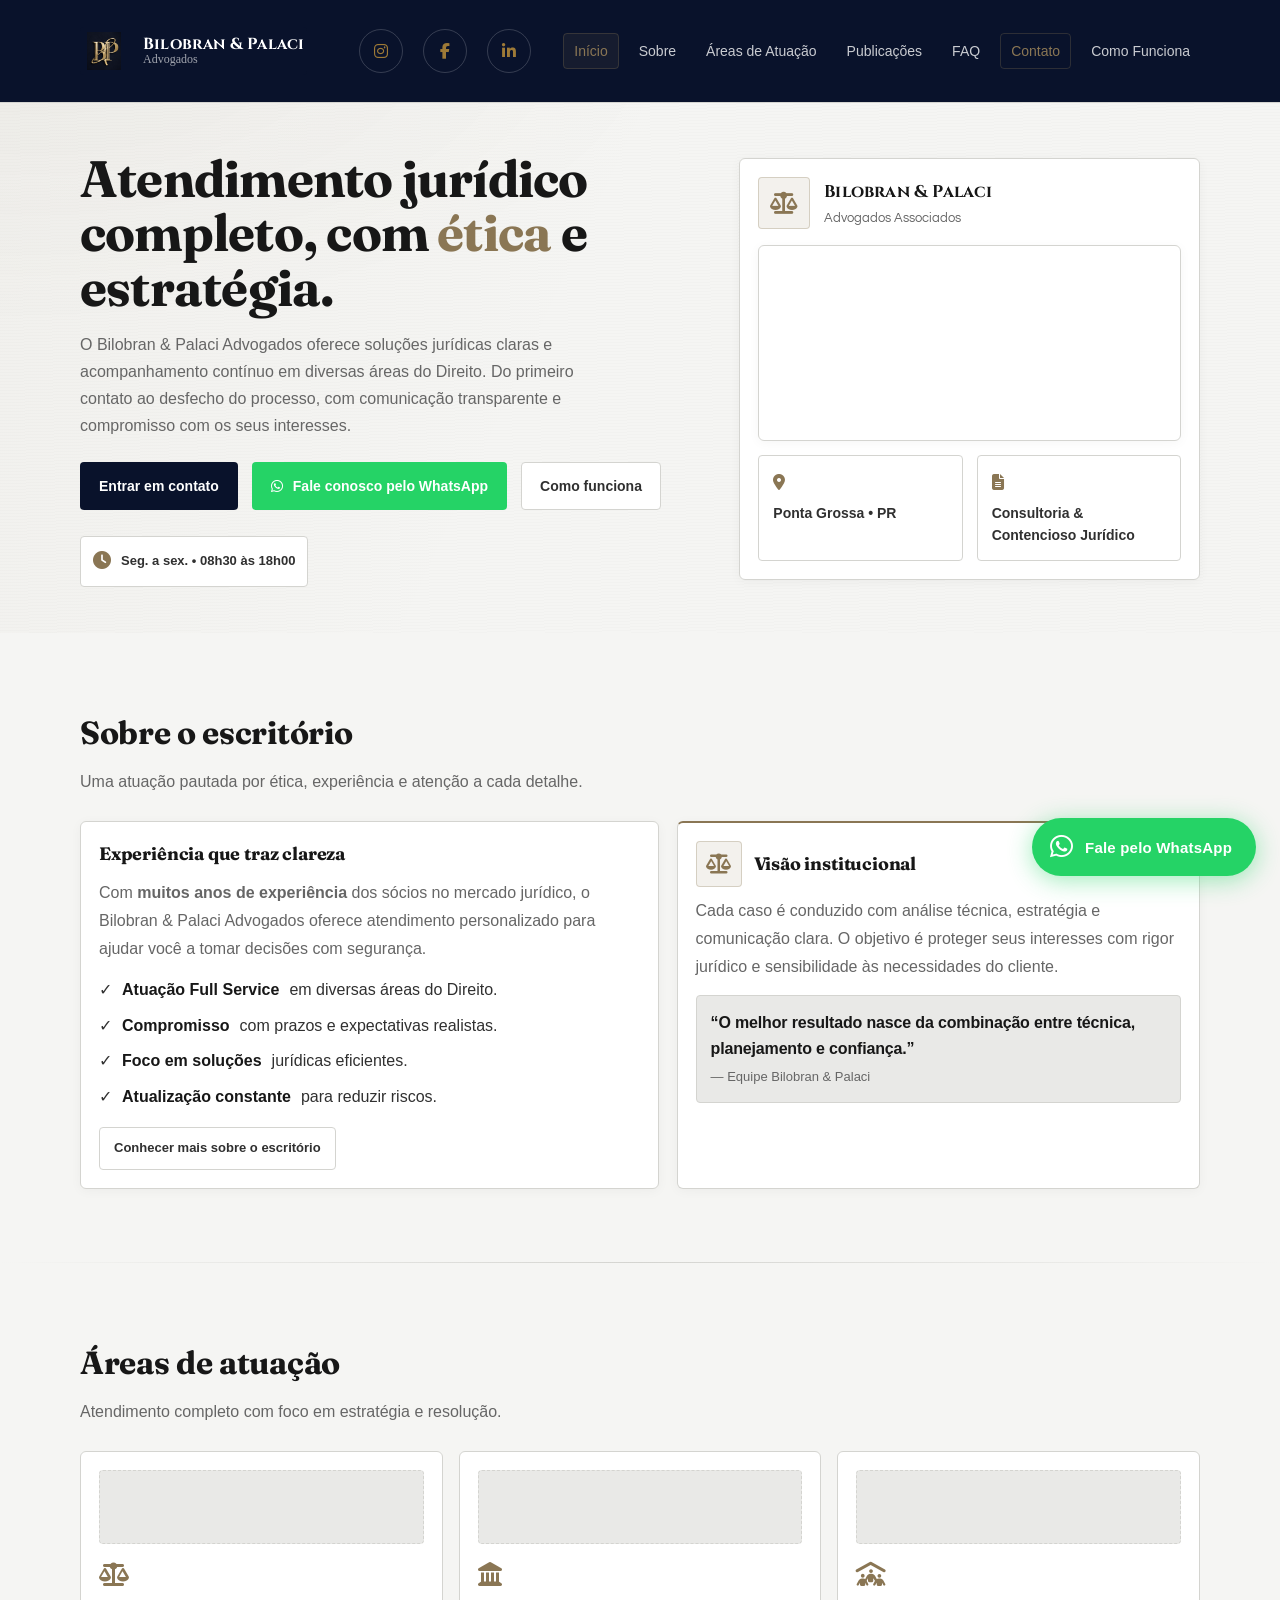
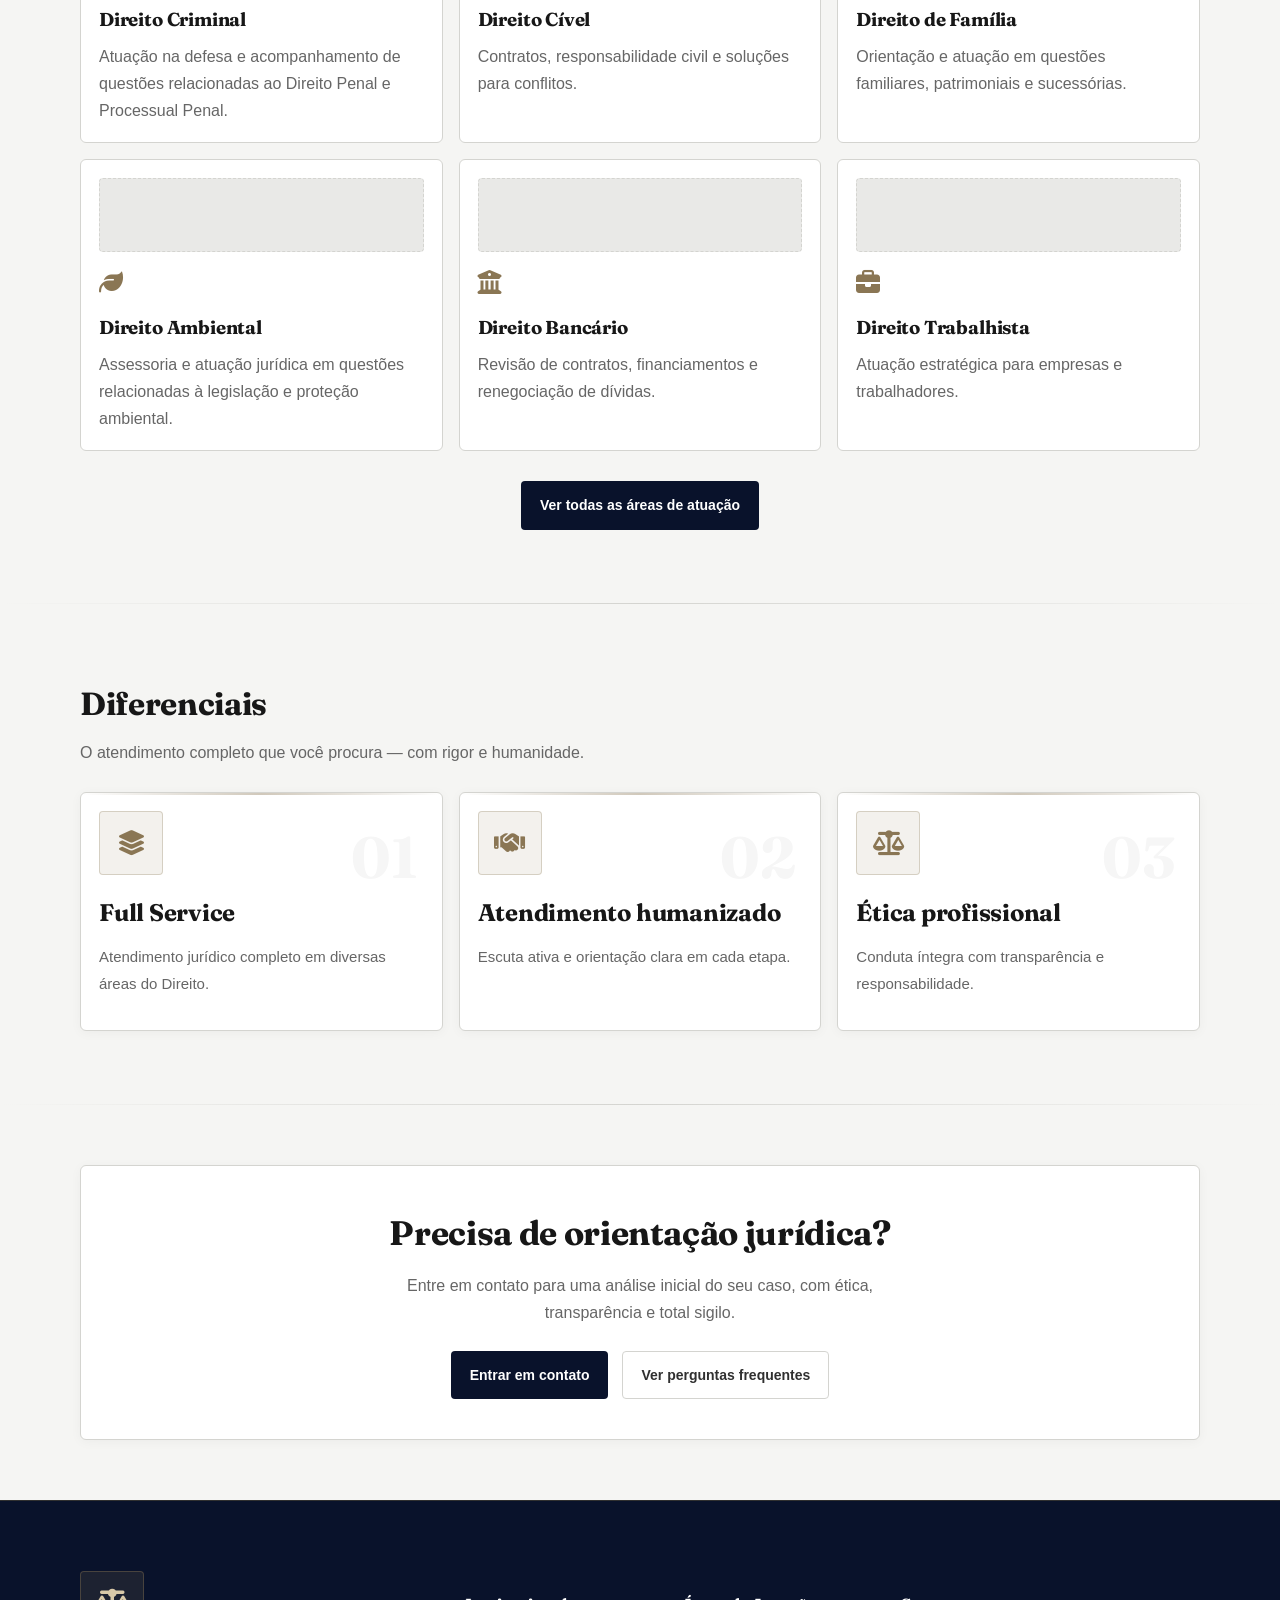
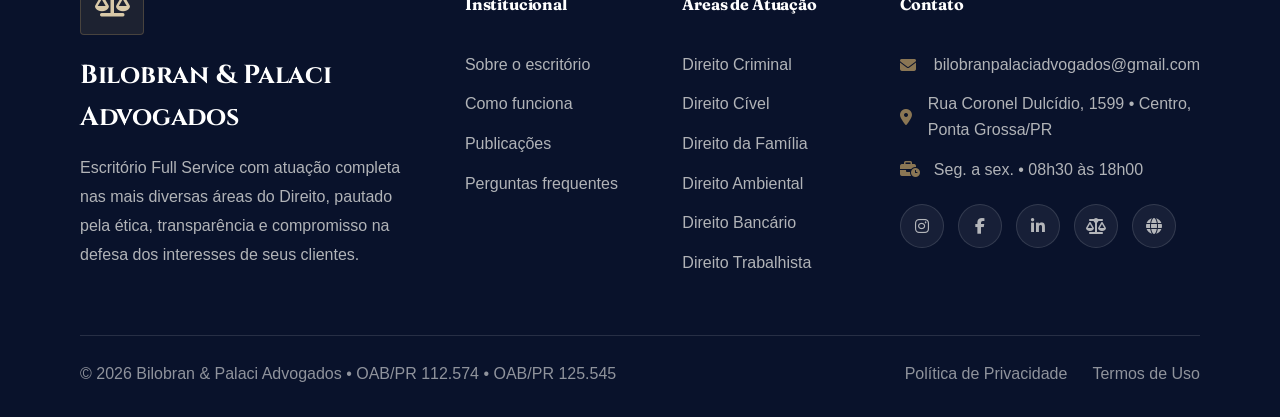
==== commit 2aa184f5: "Merge pull request #5 from G-Leao/master Master" ====
--- a/index.html
+++ b/index.html
@@ -99,10 +99,11 @@
             <li><a href="/" class="active">Início</a></li>
             <li><a href="/sobre">Sobre</a></li>
             <li><a href="/areas">Áreas de Atuação</a></li>
-            <li><a href="/como-funciona">Como Funciona</a></li>
+            
             <li><a href="/publicacoes">Publicações</a></li>
             <li><a href="/faq">FAQ</a></li>
             <li><a href="/contato" class="cta-link">Contato</a></li>
+            <li><a href="/como-funciona">Como Funciona</a></li>
           </ul>
         </nav>
       </div>
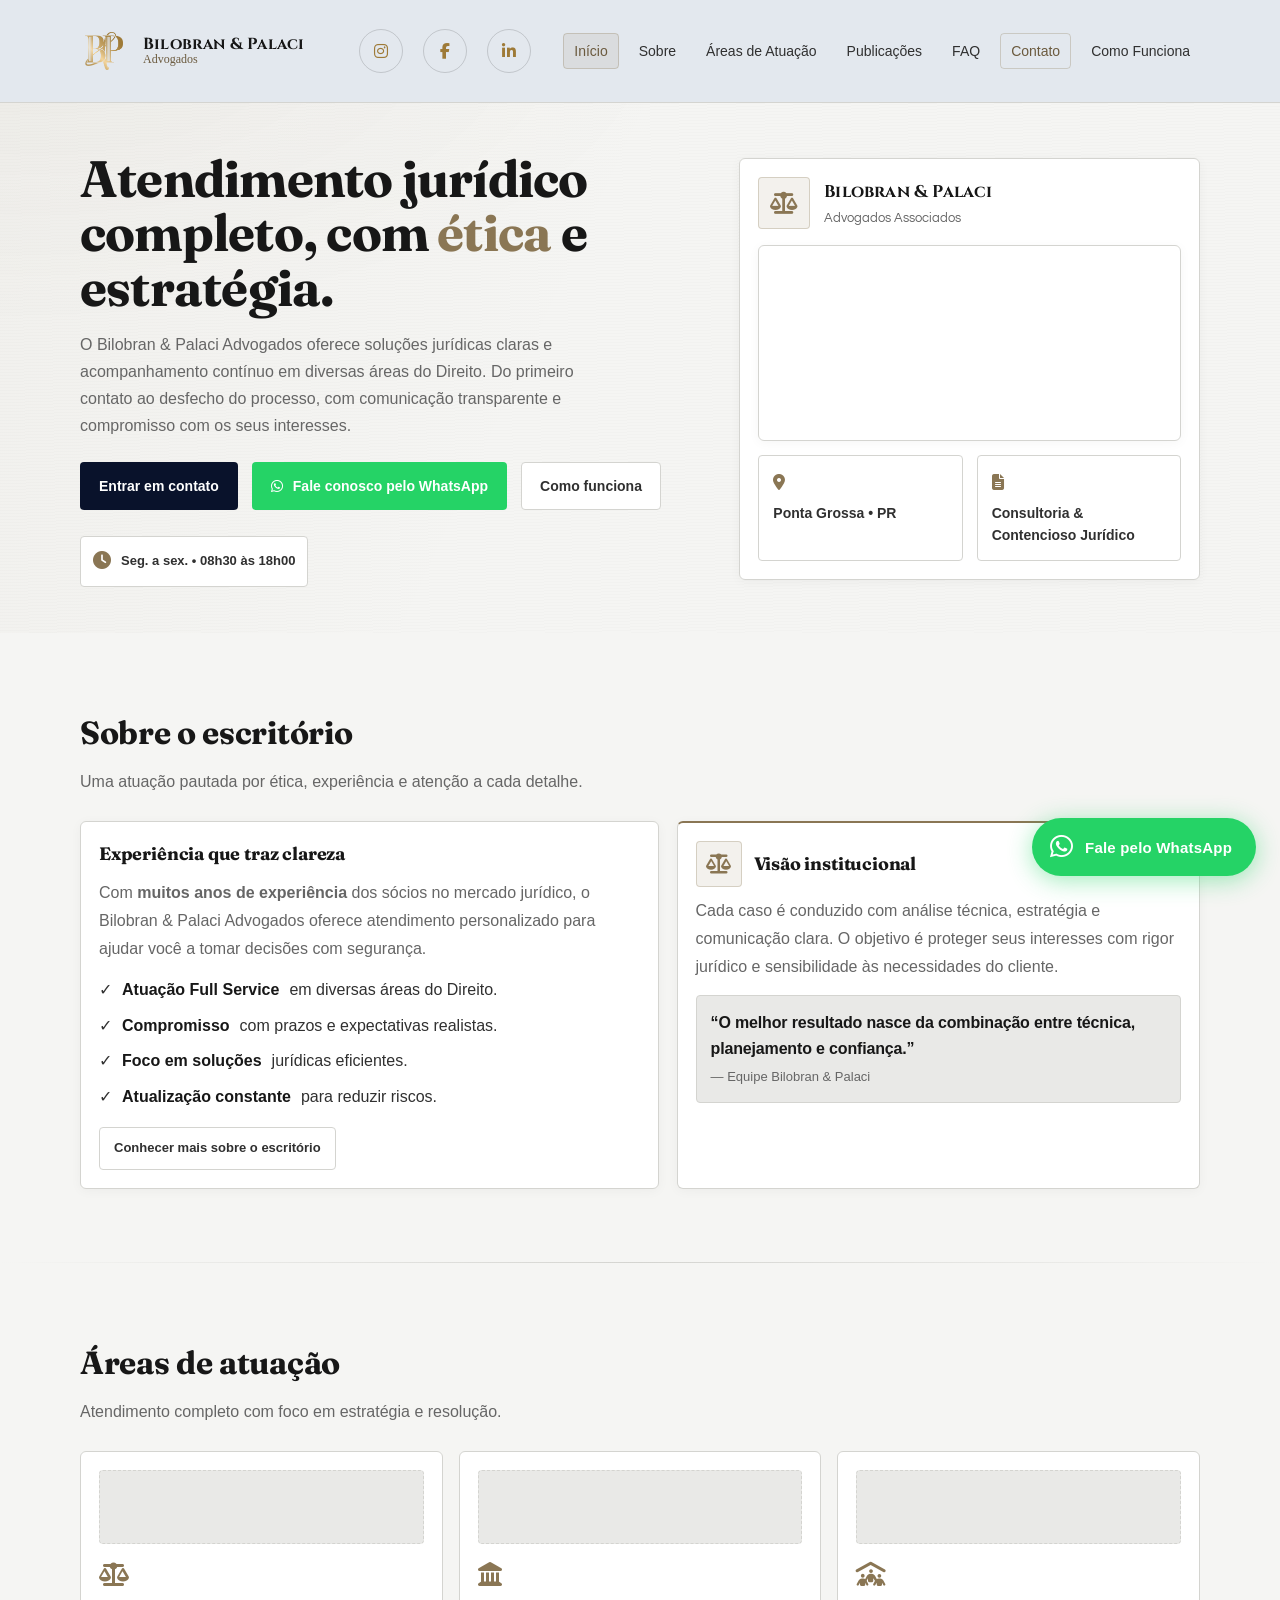
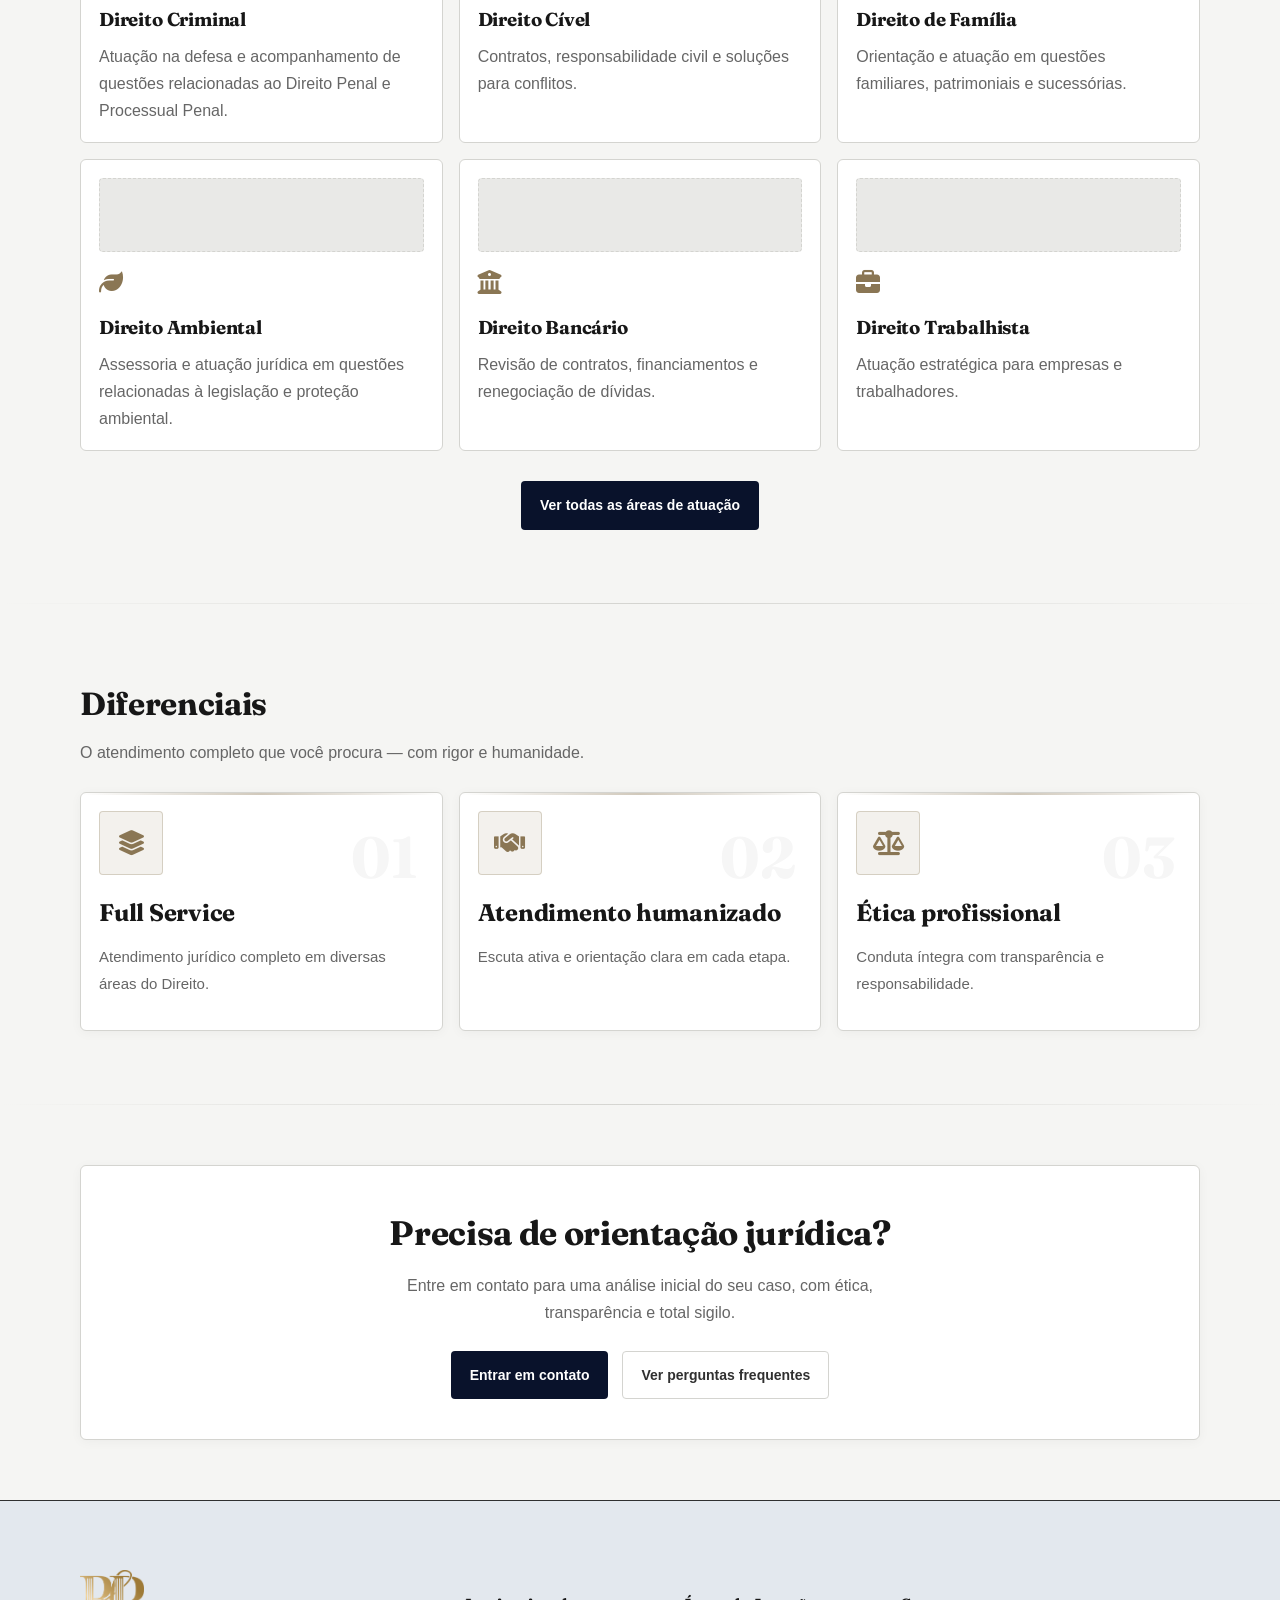
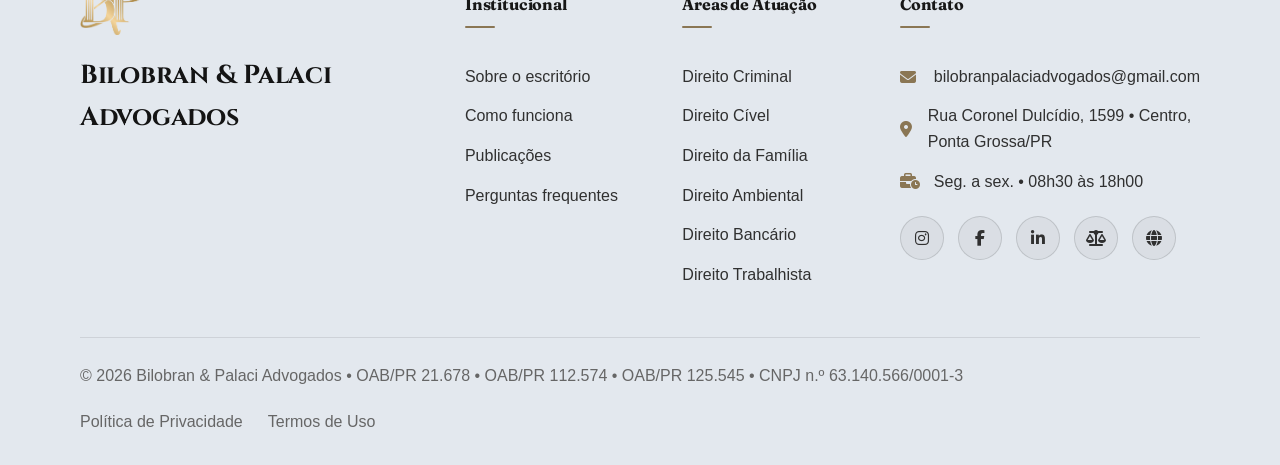
==== commit 17b04aa9: "Mudança de estilos e adição de Logo" ====
--- a/index.html
+++ b/index.html
@@ -45,7 +45,7 @@
         <a class="brand" href="/" aria-label="Ir para o início">
           <span class="brand-mark" aria-hidden="true">
             <div class="logo">
-              <img src="./assets/logoComfundo.png" alt="Bilobran&Palaci" />
+              <img src="./assets/logoSemfundo.png" alt="Bilobran&Palaci" />
             </div>
           </span>
           <span class="brand-text">
@@ -99,7 +99,6 @@
             <li><a href="/" class="active">Início</a></li>
             <li><a href="/sobre">Sobre</a></li>
             <li><a href="/areas">Áreas de Atuação</a></li>
-            
             <li><a href="/publicacoes">Publicações</a></li>
             <li><a href="/faq">FAQ</a></li>
             <li><a href="/contato" class="cta-link">Contato</a></li>
@@ -427,17 +426,11 @@
         <div class="footer-top">
           <div class="footer-brand">
             <div class="footer-logo">
-              <i class="fa-solid fa-scale-balanced"></i>
+              <img src="./assets/logoSemfundo.png">
             </div>
 
             <div class="footer-title">
               <h3>Bilobran & Palaci Advogados</h3>
-
-              <p>
-                Escritório Full Service com atuação completa nas mais diversas
-                áreas do Direito, pautado pela ética, transparência e
-                compromisso na defesa dos interesses de seus clientes.
-              </p>
             </div>
           </div>
 
@@ -538,7 +531,8 @@
         <div class="footer-bottom">
           <span>
             © <span id="year"></span> Bilobran & Palaci Advogados • OAB/PR
-            112.574 • OAB/PR 125.545
+            21.678 • OAB/PR 112.574 • OAB/PR 125.545 • CNPJ n.º
+            63.140.566/0001-3
           </span>
 
           <div class="footer-bottom-links">
--- a/styles.css
+++ b/styles.css
@@ -26,6 +26,9 @@
   --accent: #8a7654;
   --accent-soft: rgba(138, 118, 84, 0.1);
   --accent-border: rgba(138, 118, 84, 0.28);
+  /* Bronze profundo — mesma família do --accent, reservado para textos pequenos
+     sobre superfícies claras (header/footer), garantindo contraste de leitura. */
+  --accent-strong: #6b5a3e;
 
   --shadow: 0 2px 12px rgba(0, 0, 0, 0.04);
   --shadow-hover: 0 4px 18px rgba(0, 0, 0, 0.06);
@@ -128,7 +131,7 @@
   top: 0;
   z-index: 50;
   padding: 27px 0;
-  background: #09122b;
+  background: #e3e8ee;
   backdrop-filter: blur(10px);
   border-bottom: 1px solid var(--border);
 }
@@ -160,7 +163,6 @@
   align-items: center;
   gap: 18px;
   padding: 3px;
-  background: #09122b;
   border-radius: var(--radius-md);
   color: var(--text-primary);
   transition:
@@ -177,17 +179,18 @@
   display: flex;
   flex-direction: column;
   line-height: 1.05;
+  color: black;
 }
 .brand-name {
   font-family: Cinzel;
   font-weight: 700;
   letter-spacing: 0.2px;
-  color: #ffffff;
+  color: #171717;
 }
 .brand-sub {
   font-family: Century-Gothic;
   font-size: 12px;
-  color: rgba(255, 255, 255, 0.62);
+  color: var(--accent-strong);
 }
 
 .nav {
@@ -198,8 +201,8 @@
 .nav-toggle {
   display: none;
   background: transparent;
-  border: 1px solid rgba(255, 255, 255, 0.3);
-  color: #ffffff;
+  border: 1px solid rgba(23, 23, 23, 0.22);
+  color: var(--text-primary);
   width: 44px;
   height: 44px;
   border-radius: var(--radius-md);
@@ -212,7 +215,7 @@
   margin: auto;
   width: 18px;
   height: 2px;
-  background: #ffffff;
+  background: var(--text-primary);
   border-radius: 999px;
 }
 .nav-toggle-icon::before,
@@ -223,7 +226,7 @@
   right: 0;
   height: 2px;
   border-radius: 999px;
-  background: #ffffff;
+  background: var(--text-primary);
   transition:
     transform 0.25s var(--ease),
     top 0.25s var(--ease),
@@ -248,7 +251,7 @@
 .nav-list a {
   padding: 9px 10px;
   border-radius: var(--radius-md);
-  color: rgba(255, 255, 255, 0.78);
+  color: var(--text-secondary);
   transition:
     background 0.25s var(--ease),
     transform 0.25s var(--ease),
@@ -258,25 +261,25 @@
   white-space: nowrap;
 }
 .nav-list a:hover {
-  background: rgba(255, 255, 255, 0.08);
-  color: #ffffff;
+  background: var(--accent-soft);
+  color: var(--accent-strong);
   transform: translateY(-1px);
 }
 
 .nav-list .cta-link {
   background: transparent;
   border: 1px solid var(--accent-border);
-  color: var(--accent);
+  color: var(--accent-strong);
 }
 .nav-list .cta-link:hover {
-  background: var(--accent);
-  border-color: var(--accent);
-  color: #09122b;
+  background: var(--accent-strong);
+  border-color: var(--accent-strong);
+  color: #ffffff;
 }
 
 /* Active nav link */
 .nav-list a.active {
-  color: var(--accent);
+  color: var(--accent-strong);
   background: var(--accent-soft);
   border: 1px solid var(--accent-border);
 }
@@ -406,19 +409,6 @@
   z-index: 2;
 }
 
-.hero-badge {
-  display: inline-flex;
-  align-items: center;
-  gap: 10px;
-  padding: 8px 14px;
-  border-radius: 999px;
-  background: var(--surface);
-  border: 1px solid var(--border);
-  color: var(--text-secondary);
-  font-weight: 600;
-  font-size: 13px;
-  margin-bottom: 18px;
-}
 .dot {
   width: 8px;
   height: 8px;
@@ -1351,8 +1341,8 @@
 /* Footer */
 .footer {
   padding: 70px 0 30px;
-  background: #09122b;
-  color: #e9e9e7;
+  background: #e3e8ee;
+  color: var(--text-secondary);
   border-top: 1px solid var(--text-secondary);
 }
 
@@ -1376,9 +1366,7 @@
   justify-content: center;
   font-size: 28px;
   border-radius: var(--radius-md);
-  background: rgba(138, 118, 84, 0.16);
-  border: 1px solid rgba(138, 118, 84, 0.4);
-  color: #d9c9a8;
+  color: var(--accent);
   margin-bottom: 20px;
 }
 
@@ -1386,20 +1374,33 @@
   margin: 0 0 15px;
   font-size: 26px;
   font-family: var(--font-serif);
-  color: #fff;
+  color: #141414;
 }
 
 .footer-brand p {
   line-height: 1.8;
-  color: rgba(233, 233, 231, 0.75);
+  color: var(--text-secondary);
   max-width: 420px;
 }
 
 .footer-links-column h4 {
-  margin-bottom: 20px;
+  position: relative;
+  margin-bottom: 22px;
+  padding-bottom: 10px;
   font-size: 16px;
   font-family: var(--font-serif);
-  color: #fff;
+  color: var(--text-primary);
+}
+/* Filete bronze sob o título — destaque institucional sem alterar o HTML */
+.footer-links-column h4::after {
+  content: "";
+  position: absolute;
+  left: 0;
+  bottom: 0;
+  width: 30px;
+  height: 2px;
+  border-radius: 999px;
+  background: var(--accent);
 }
 
 .footer-links-column {
@@ -1409,11 +1410,13 @@
 }
 
 .footer-links-column a {
-  color: rgba(233, 233, 231, 0.75);
-  transition: 0.3s;
+  color: var(--text-secondary);
+  transition:
+    color 0.3s var(--ease),
+    padding-left 0.3s var(--ease);
 }
 .footer-links-column a:hover {
-  color: #d9c9a8;
+  color: var(--accent-strong);
   padding-left: 6px;
 }
 
@@ -1421,10 +1424,10 @@
   display: flex;
   align-items: center;
   gap: 14px;
-  color: rgba(233, 233, 231, 0.75);
+  color: var(--text-secondary);
 }
 .footer-info i {
-  color: #d9c9a8;
+  color: var(--accent);
   width: 20px;
 }
 
@@ -1440,10 +1443,10 @@
   align-items: center;
   justify-content: center;
   border-radius: 50%;
-  background: rgba(255, 255, 255, 0.06);
-  border: 1px solid rgba(255, 255, 255, 0.12);
+  background: rgba(23, 23, 23, 0.04);
+  border: 1px solid rgba(23, 23, 23, 0.14);
   font-size: 17px;
-  color: #e9e9e7;
+  color: var(--text-secondary);
   transition: 0.35s;
 }
 .social:hover {
@@ -1455,7 +1458,7 @@
 .footer-divider {
   margin: 50px 0 25px;
   height: 1px;
-  background: rgba(255, 255, 255, 0.12);
+  background: rgba(23, 23, 23, 0.1);
 }
 
 .footer-bottom {
@@ -1464,7 +1467,7 @@
   align-items: center;
   gap: 20px;
   flex-wrap: wrap;
-  color: rgba(233, 233, 231, 0.6);
+  color: var(--text-muted);
 }
 
 .footer-bottom-links {
@@ -1472,6 +1475,13 @@
   gap: 25px;
   align-items: center;
   flex-wrap: wrap;
+}
+/* Hover dos links institucionais (não afeta o botão "Voltar ao topo") */
+.footer-bottom-links a:not(.to-top) {
+  transition: color 0.3s var(--ease);
+}
+.footer-bottom-links a:not(.to-top):hover {
+  color: var(--accent-strong);
 }
 
 .to-top {
@@ -1480,11 +1490,12 @@
   gap: 8px;
   padding: 10px 16px;
   border-radius: 999px;
-  background: rgba(255, 255, 255, 0.06);
+  background: rgba(23, 23, 23, 0.05);
+  color: var(--text-secondary);
   transition: 0.3s;
 }
 .to-top:hover {
-  background: var(--accent);
+  background: var(--accent-strong);
   color: #fff;
 }
 
@@ -2085,11 +2096,6 @@
 
   .hero-title {
     font-size: 30px;
-  }
-
-  .hero-badge {
-    font-size: 12px;
-    padding: 8px 12px;
   }
 
   .btn {
@@ -2256,7 +2262,7 @@
   justify-content: center;
   border-radius: 50%;
   background: transparent;
-  border: 1px solid rgba(255, 255, 255, 0.18);
+  border: 1px solid rgba(23, 23, 23, 0.16);
   text-decoration: none;
   transition:
     transform 0.25s var(--ease),
@@ -2276,7 +2282,7 @@
   border-color: var(--accent);
 }
 .header-social:hover i {
-  color: #09122b;
+  color: var(--text-primary);
   transform: scale(1.08);
 }
 .header-social:focus-visible {
@@ -2443,7 +2449,7 @@
 .nav-toggle:hover .nav-toggle-icon,
 .nav-toggle:hover .nav-toggle-icon::before,
 .nav-toggle:hover .nav-toggle-icon::after {
-  background: var(--accent);
+  background: var(--accent-strong);
 }
 
 /* Ícones dos botões */
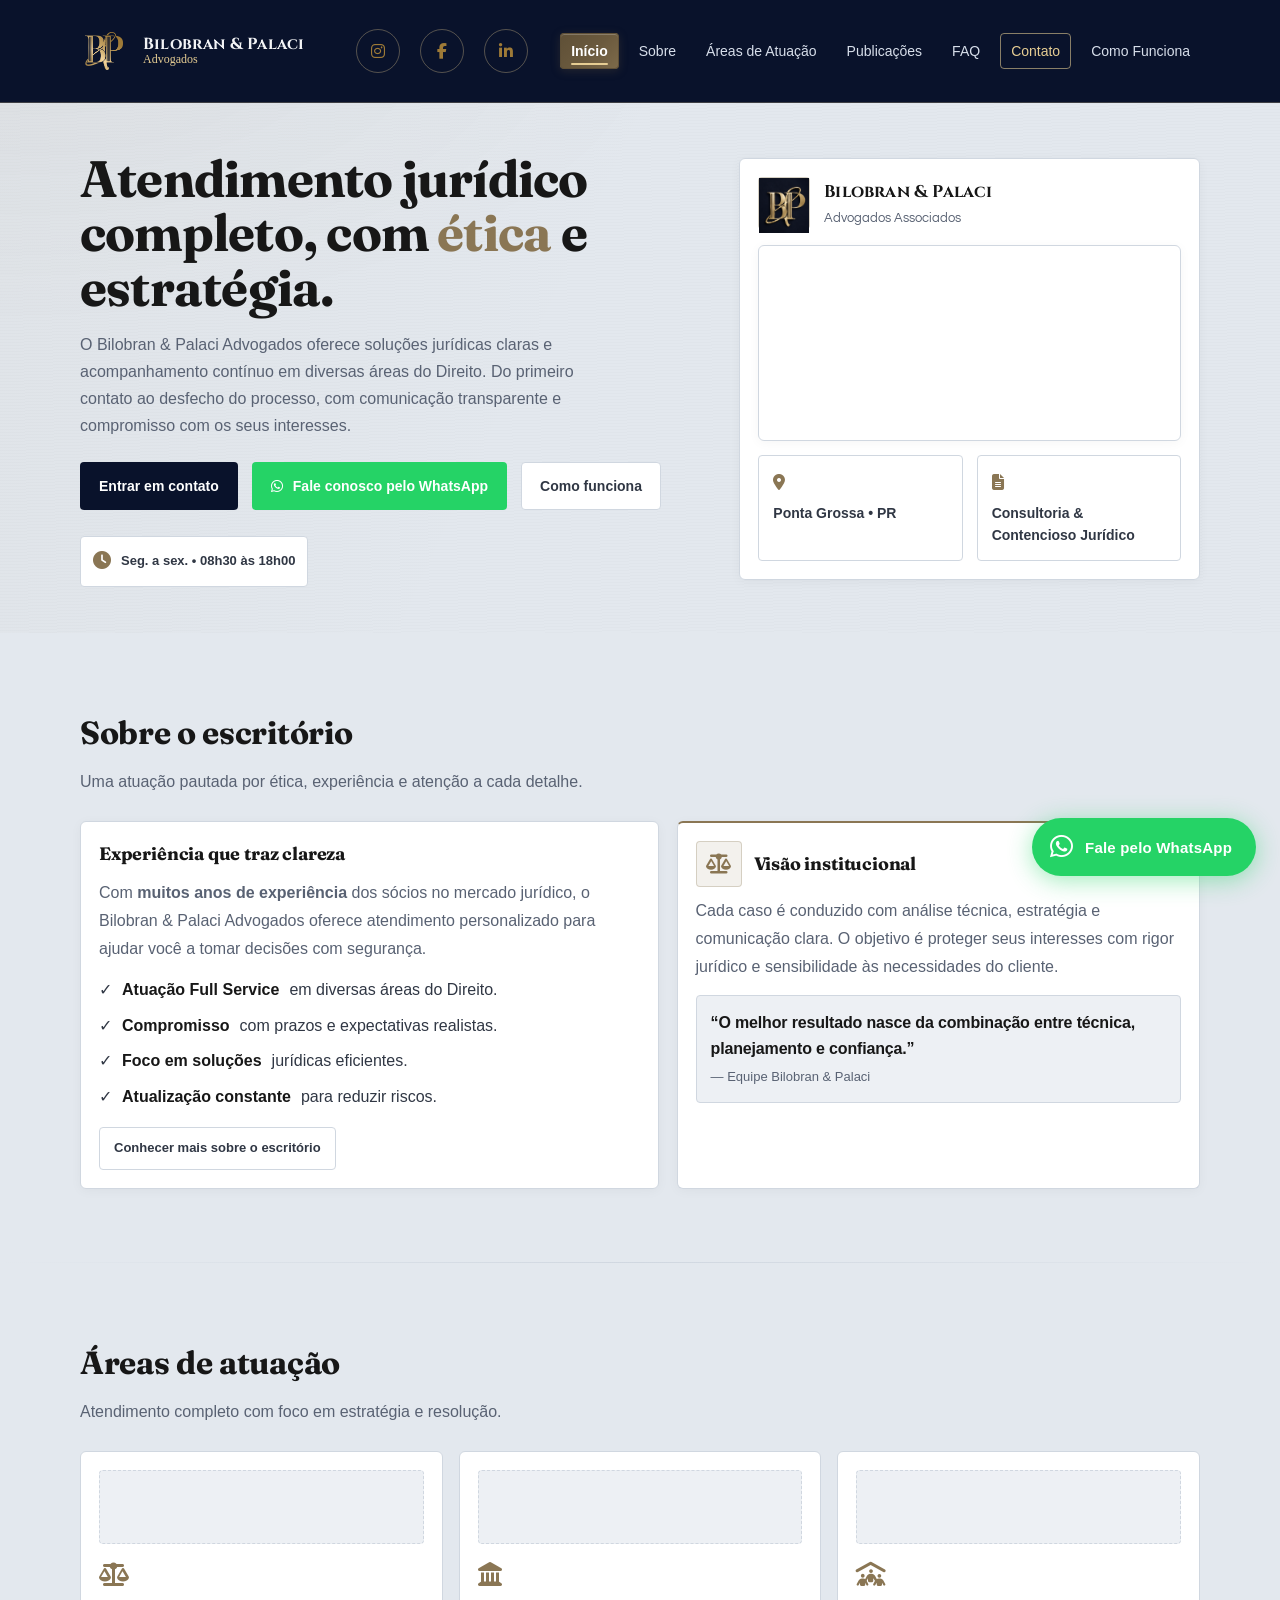
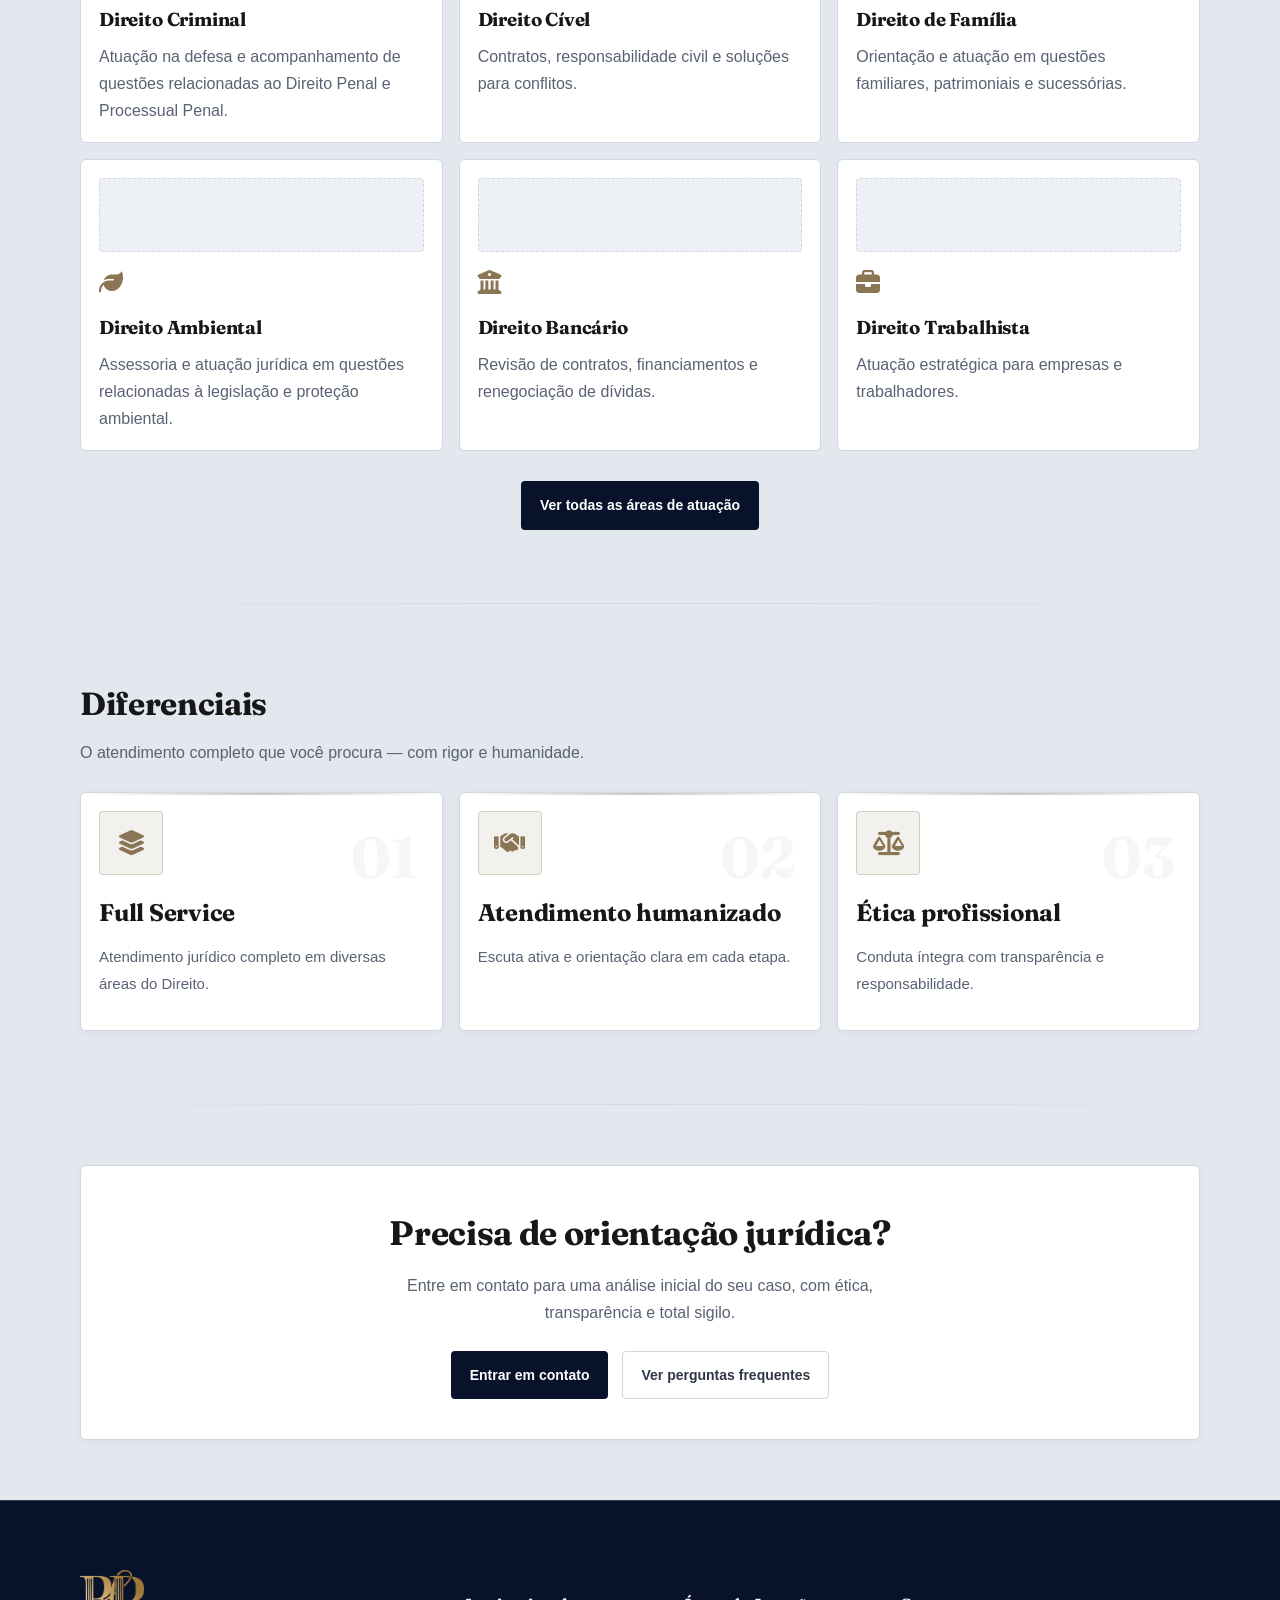
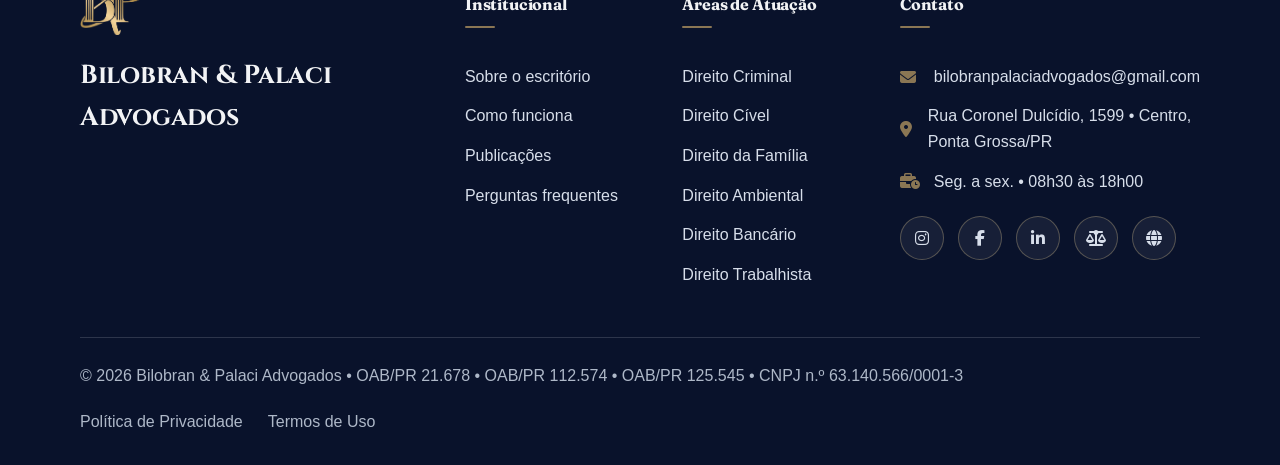
==== commit 77147e63: "Ajuste cores" ====
--- a/index.html
+++ b/index.html
@@ -36,7 +36,7 @@
 <link rel="preconnect" href="https://fonts.gstatic.com" crossorigin>
 <link href="https://fonts.googleapis.com/css2?family=Cinzel:wght@400..900&family=Questrial&display=swap" rel="stylesheet">
   </head>
-  <body>
+  <body class="page-inicio">
     <a class="skip-link" href="#inicio">Pular para o conteúdo</a>
 
     <!-- Navbar -->
@@ -157,7 +157,7 @@
             <div class="firm-card" aria-label="Equipe do escritório">
               <div class="firm-card-head">
                 <div class="firm-badge" aria-hidden="true">
-                  <i class="fa-solid fa-scale-balanced"></i>
+                  <img src="./assets/logoComfundo.png">
                 </div>
                 <div>
                   <div class="firm-card-name">Bilobran & Palaci</div>
--- a/styles.css
+++ b/styles.css
@@ -9,25 +9,24 @@
 */
 
 :root {
-  --background: #f5f5f3;
+  --background: #e3e8ee;
   --surface: #ffffff;
-  --surface-secondary: #e9e9e7;
-
-  --border: #d4d4d0;
+  --surface-secondary: #edf0f4;
+
+  --border: #d0d7e0;
 
   --text-primary: #171717;
-  --text-secondary: #303030;
-  --text-muted: #666666;
-  --text-light: #999999;
-
-  --primary: #171717;
-  --primary-hover: #303030;
+  --text-secondary: #303744;
+  --text-muted: #596273;
+  --text-light: #7d8796;
+
+  --primary: #09122b;
+  --primary-hover: #162a61;
 
   --accent: #8a7654;
   --accent-soft: rgba(138, 118, 84, 0.1);
   --accent-border: rgba(138, 118, 84, 0.28);
-  /* Bronze profundo — mesma família do --accent, reservado para textos pequenos
-     sobre superfícies claras (header/footer), garantindo contraste de leitura. */
+  /* Bronze profundo para textos pequenos sobre superfícies claras. */
   --accent-strong: #6b5a3e;
 
   --shadow: 0 2px 12px rgba(0, 0, 0, 0.04);
@@ -131,9 +130,9 @@
   top: 0;
   z-index: 50;
   padding: 27px 0;
-  background: #e3e8ee;
+  background: #09122b;
   backdrop-filter: blur(10px);
-  border-bottom: 1px solid var(--border);
+  border-bottom: 1px solid rgba(230, 205, 147, 0.24);
 }
 
 .header-inner {
@@ -164,7 +163,7 @@
   gap: 18px;
   padding: 3px;
   border-radius: var(--radius-md);
-  color: var(--text-primary);
+  color: #f2f3f5;
   transition:
     transform 0.25s var(--ease),
     background 0.25s var(--ease);
@@ -173,24 +172,24 @@
 .brand-mark {
   display: grid;
   place-items: center;
-  color: var(--accent);
+  color: #e6cd93;
 }
 .brand-text {
   display: flex;
   flex-direction: column;
   line-height: 1.05;
-  color: black;
+  color: #f2f3f5;
 }
 .brand-name {
   font-family: Cinzel;
   font-weight: 700;
   letter-spacing: 0.2px;
-  color: #171717;
+  color: #f2f3f5;
 }
 .brand-sub {
   font-family: Century-Gothic;
   font-size: 12px;
-  color: var(--accent-strong);
+  color: #e6cd93;
 }
 
 .nav {
@@ -201,8 +200,8 @@
 .nav-toggle {
   display: none;
   background: transparent;
-  border: 1px solid rgba(23, 23, 23, 0.22);
-  color: var(--text-primary);
+  border: 1px solid rgba(230, 205, 147, 0.35);
+  color: #e6cd93;
   width: 44px;
   height: 44px;
   border-radius: var(--radius-md);
@@ -215,7 +214,7 @@
   margin: auto;
   width: 18px;
   height: 2px;
-  background: var(--text-primary);
+  background: #e6cd93;
   border-radius: 999px;
 }
 .nav-toggle-icon::before,
@@ -226,7 +225,7 @@
   right: 0;
   height: 2px;
   border-radius: 999px;
-  background: var(--text-primary);
+  background: #e6cd93;
   transition:
     transform 0.25s var(--ease),
     top 0.25s var(--ease),
@@ -251,7 +250,7 @@
 .nav-list a {
   padding: 9px 10px;
   border-radius: var(--radius-md);
-  color: var(--text-secondary);
+  color: #d7deea;
   transition:
     background 0.25s var(--ease),
     transform 0.25s var(--ease),
@@ -261,27 +260,50 @@
   white-space: nowrap;
 }
 .nav-list a:hover {
-  background: var(--accent-soft);
-  color: var(--accent-strong);
+  background: rgba(230, 205, 147, 0.13);
+  color: #f0dba8;
   transform: translateY(-1px);
 }
 
 .nav-list .cta-link {
   background: transparent;
-  border: 1px solid var(--accent-border);
-  color: var(--accent-strong);
+  border: 1px solid rgba(230, 205, 147, 0.58);
+  color: #e6cd93;
 }
 .nav-list .cta-link:hover {
-  background: var(--accent-strong);
-  border-color: var(--accent-strong);
-  color: #ffffff;
+  background: #b89a60;
+  border-color: #b89a60;
+  color: #09122b;
 }
 
 /* Active nav link */
 .nav-list a.active {
-  color: var(--accent-strong);
-  background: var(--accent-soft);
-  border: 1px solid var(--accent-border);
+  position: relative;
+  color: #ffffff;
+  font-weight: 600;
+  background: linear-gradient(135deg, #5f5037 0%, #6b5a3e 55%, #7d6a4a 100%);
+  border: 1px solid #5f5037;
+  box-shadow:
+    inset 0 1px 0 rgba(255, 255, 255, 0.22),
+    0 2px 10px rgba(107, 90, 62, 0.28);
+}
+/* Fio champagne no rodapé do item ativo */
+.nav-list a.active::after {
+  content: "";
+  position: absolute;
+  left: 10px;
+  right: 10px;
+  bottom: 3px;
+  height: 2px;
+  border-radius: 999px;
+  background: #e6cd93;
+}
+/* Mantém o item ativo sólido ao passar o mouse */
+.nav-list a.active:hover {
+  color: #ffffff;
+  background: linear-gradient(135deg, #544730 0%, #604f36 55%, #6f5d40 100%);
+  border-color: #544730;
+  transform: translateY(-1px);
 }
 
 /* Mobile menu */
@@ -310,6 +332,14 @@
   }
   .nav-list a {
     padding: 12px 14px;
+    color: var(--text-secondary);
+  }
+  .nav-list a:hover {
+    background: var(--accent-soft);
+    color: var(--accent-strong);
+  }
+  .nav-list .cta-link {
+    color: var(--accent-strong);
   }
 }
 
@@ -1341,9 +1371,9 @@
 /* Footer */
 .footer {
   padding: 70px 0 30px;
-  background: #e3e8ee;
-  color: var(--text-secondary);
-  border-top: 1px solid var(--text-secondary);
+  background: #09122b;
+  color: #d7deea;
+  border-top: 1px solid rgba(230, 205, 147, 0.24);
 }
 
 .footer-top {
@@ -1374,12 +1404,12 @@
   margin: 0 0 15px;
   font-size: 26px;
   font-family: var(--font-serif);
-  color: #141414;
+  color: #f2f3f5;
 }
 
 .footer-brand p {
   line-height: 1.8;
-  color: var(--text-secondary);
+  color: #c4ccd8;
   max-width: 420px;
 }
 
@@ -1389,7 +1419,7 @@
   padding-bottom: 10px;
   font-size: 16px;
   font-family: var(--font-serif);
-  color: var(--text-primary);
+  color: #f2f3f5;
 }
 /* Filete bronze sob o título — destaque institucional sem alterar o HTML */
 .footer-links-column h4::after {
@@ -1410,13 +1440,13 @@
 }
 
 .footer-links-column a {
-  color: var(--text-secondary);
+  color: #d7deea;
   transition:
     color 0.3s var(--ease),
     padding-left 0.3s var(--ease);
 }
 .footer-links-column a:hover {
-  color: var(--accent-strong);
+  color: #e6cd93;
   padding-left: 6px;
 }
 
@@ -1424,10 +1454,10 @@
   display: flex;
   align-items: center;
   gap: 14px;
-  color: var(--text-secondary);
+  color: #d7deea;
 }
 .footer-info i {
-  color: var(--accent);
+  color: #e6cd93;
   width: 20px;
 }
 
@@ -1443,14 +1473,14 @@
   align-items: center;
   justify-content: center;
   border-radius: 50%;
-  background: rgba(23, 23, 23, 0.04);
-  border: 1px solid rgba(23, 23, 23, 0.14);
+  background: rgba(255, 255, 255, 0.06);
+  border: 1px solid rgba(230, 205, 147, 0.3);
   font-size: 17px;
-  color: var(--text-secondary);
+  color: #e6cd93;
   transition: 0.35s;
 }
 .social:hover {
-  background: var(--accent);
+  background: #b89a60;
   color: #fff;
   transform: translateY(-4px);
 }
@@ -1458,7 +1488,7 @@
 .footer-divider {
   margin: 50px 0 25px;
   height: 1px;
-  background: rgba(23, 23, 23, 0.1);
+  background: rgba(226, 232, 240, 0.16);
 }
 
 .footer-bottom {
@@ -1467,7 +1497,7 @@
   align-items: center;
   gap: 20px;
   flex-wrap: wrap;
-  color: var(--text-muted);
+  color: #aeb8c8;
 }
 
 .footer-bottom-links {
@@ -1481,7 +1511,7 @@
   transition: color 0.3s var(--ease);
 }
 .footer-bottom-links a:not(.to-top):hover {
-  color: var(--accent-strong);
+  color: #e6cd93;
 }
 
 .to-top {
@@ -1490,12 +1520,12 @@
   gap: 8px;
   padding: 10px 16px;
   border-radius: 999px;
-  background: rgba(23, 23, 23, 0.05);
-  color: var(--text-secondary);
+  background: rgba(255, 255, 255, 0.08);
+  color: #d7deea;
   transition: 0.3s;
 }
 .to-top:hover {
-  background: var(--accent-strong);
+  background: #b89a60;
   color: #fff;
 }
 
@@ -2262,7 +2292,7 @@
   justify-content: center;
   border-radius: 50%;
   background: transparent;
-  border: 1px solid rgba(23, 23, 23, 0.16);
+  border: 1px solid rgba(230, 205, 147, 0.34);
   text-decoration: none;
   transition:
     transform 0.25s var(--ease),
@@ -2278,15 +2308,15 @@
 }
 .header-social:hover {
   transform: translateY(-2px);
-  background: var(--accent);
-  border-color: var(--accent);
+  background: #b89a60;
+  border-color: #b89a60;
 }
 .header-social:hover i {
-  color: var(--text-primary);
+  color: #09122b;
   transform: scale(1.08);
 }
 .header-social:focus-visible {
-  box-shadow: 0 0 0 3px var(--accent-border);
+  box-shadow: 0 0 0 3px rgba(230, 205, 147, 0.55);
 }
 
 .header-social:focus {
@@ -2294,7 +2324,7 @@
 }
 
 .header-social:focus-visible {
-  box-shadow: 0 0 0 3px var(--accent-border);
+  box-shadow: 0 0 0 3px rgba(230, 205, 147, 0.55);
 }
 
 @media (max-width: 1040px) {
@@ -2449,7 +2479,7 @@
 .nav-toggle:hover .nav-toggle-icon,
 .nav-toggle:hover .nav-toggle-icon::before,
 .nav-toggle:hover .nav-toggle-icon::after {
-  background: var(--accent-strong);
+  background: #ffffff;
 }
 
 /* Ícones dos botões */
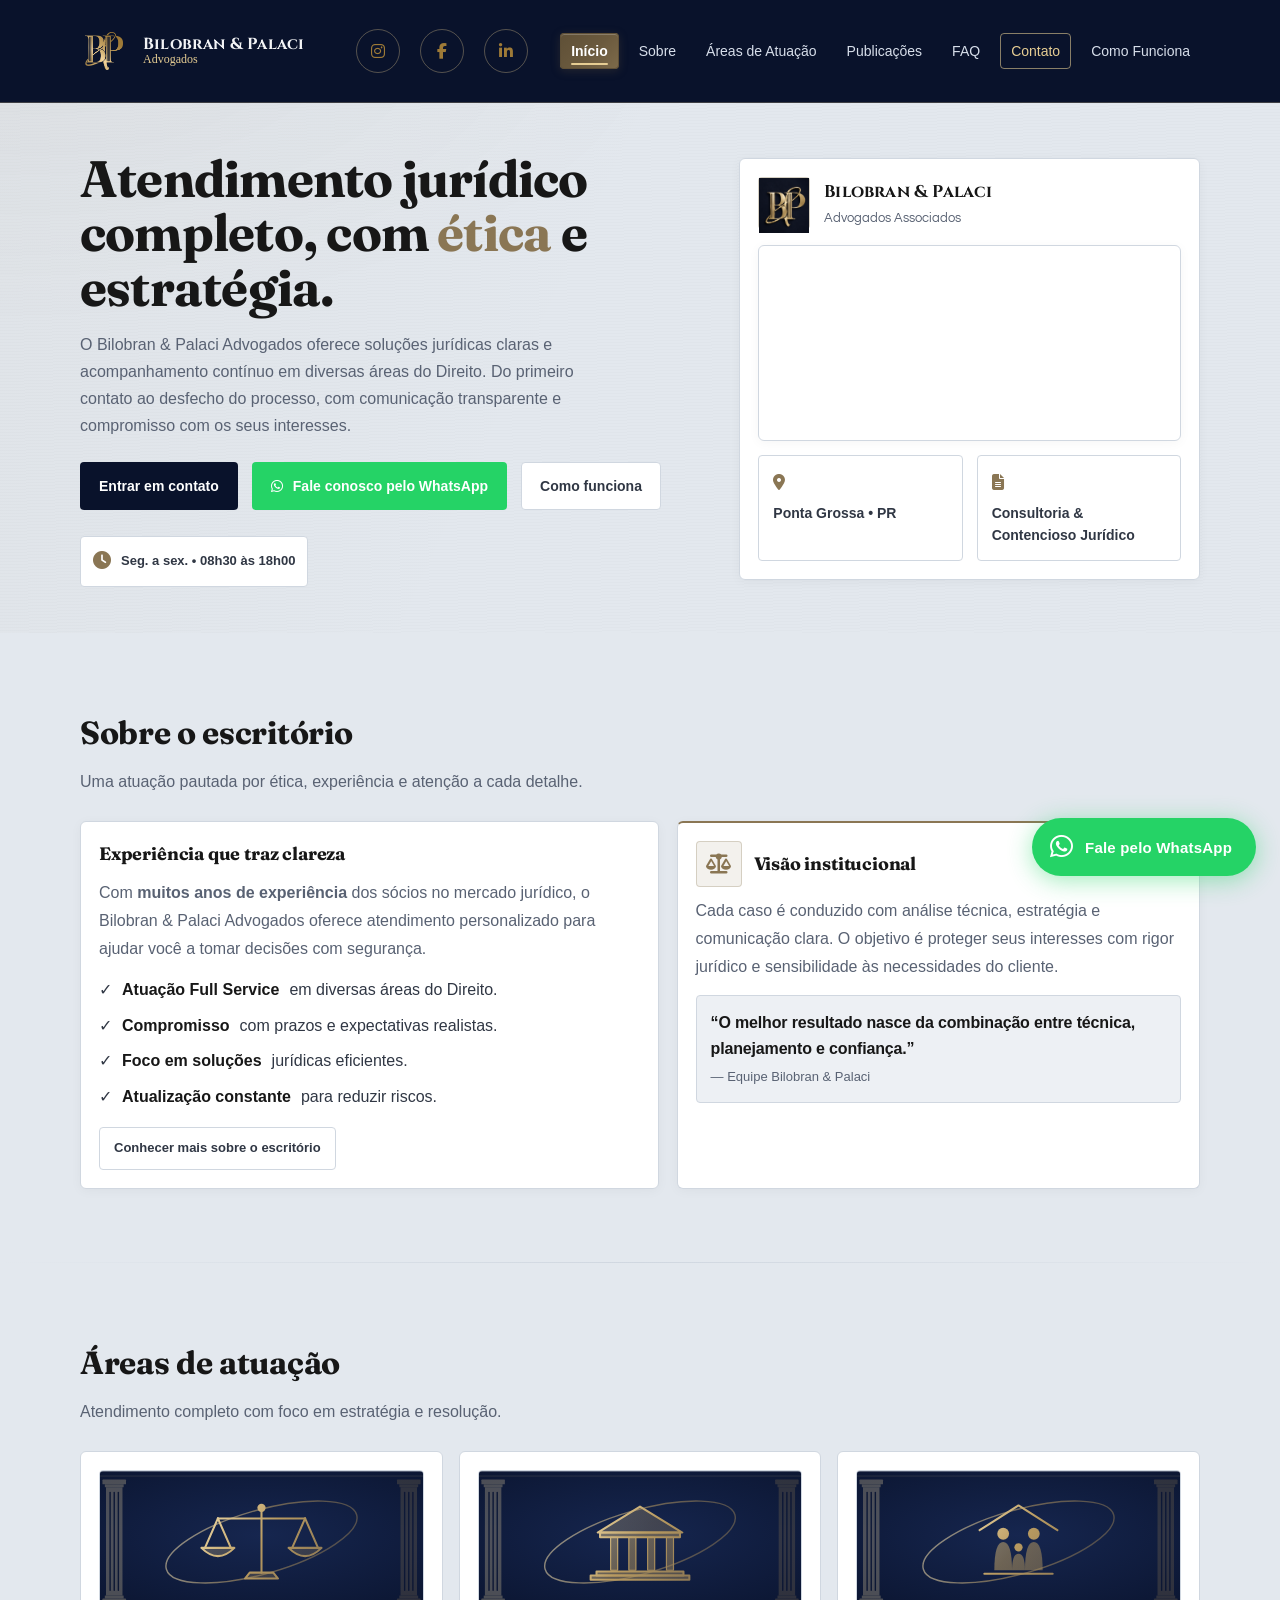
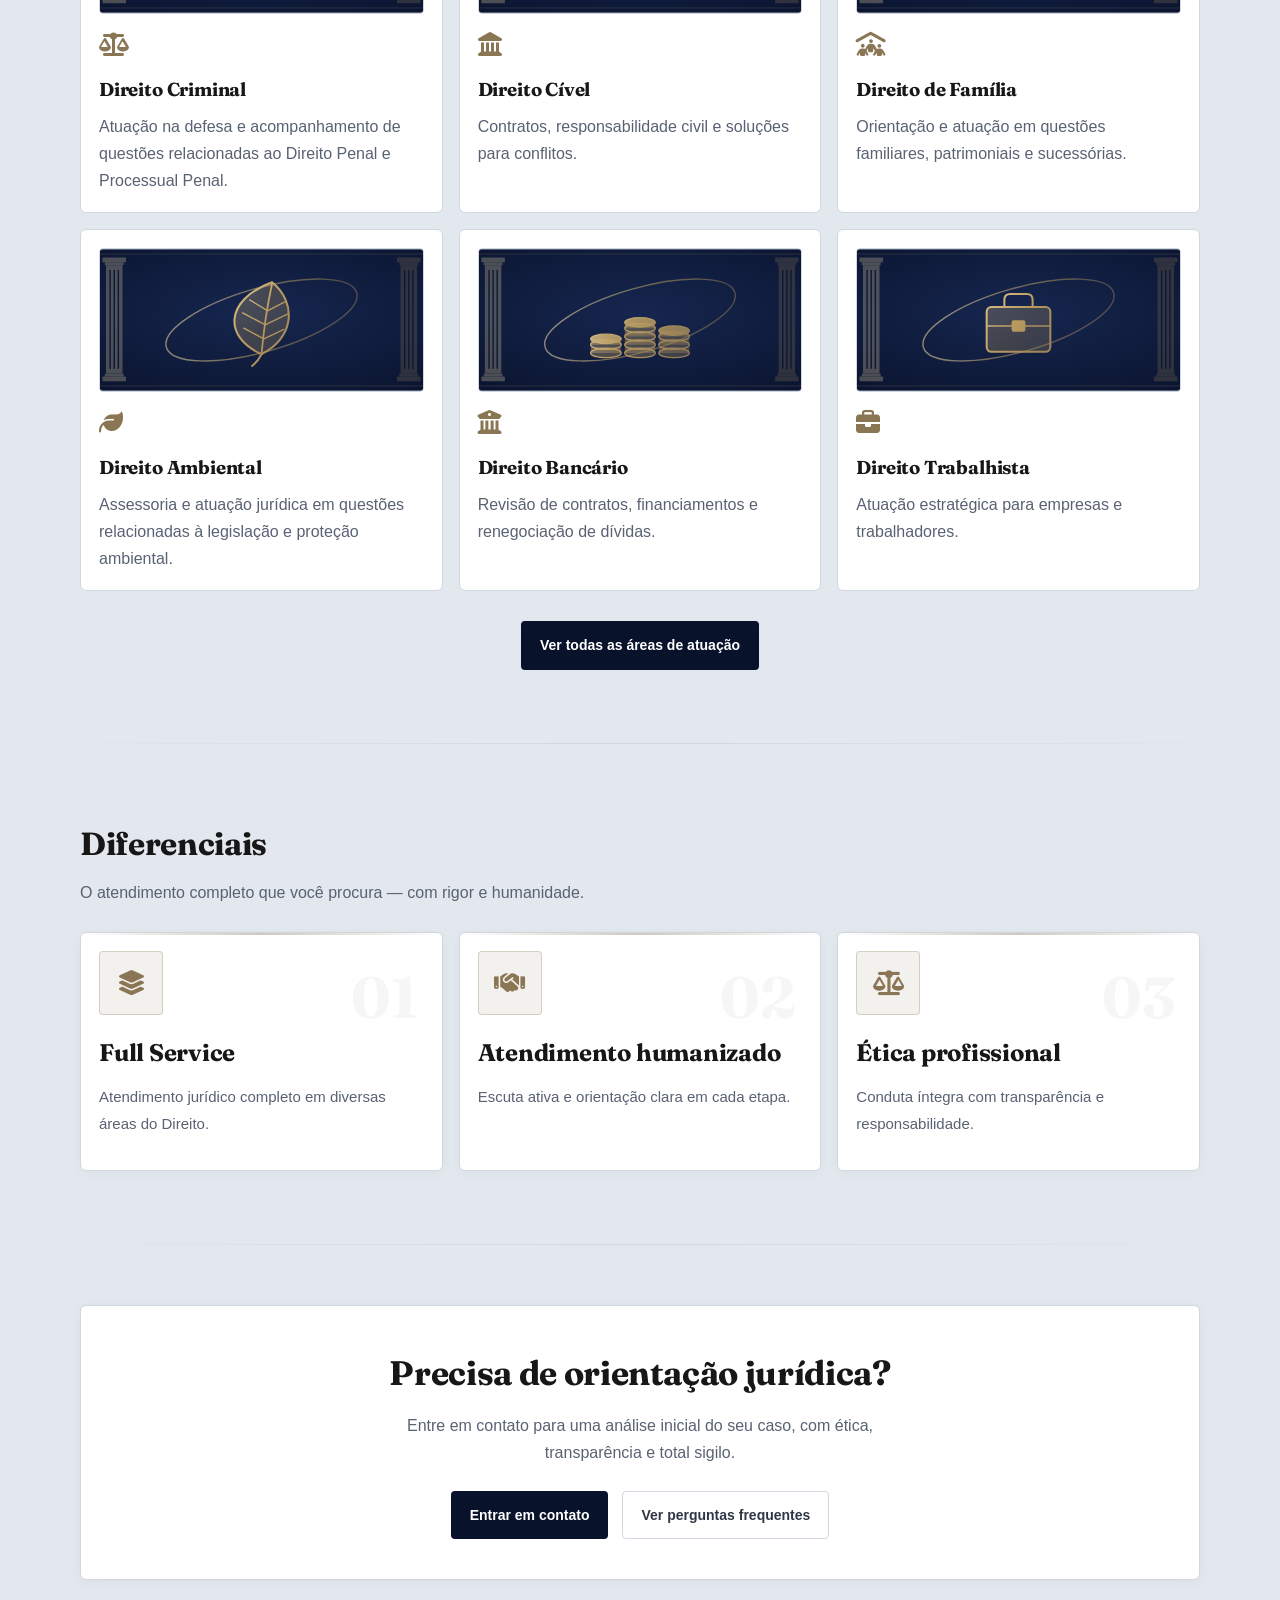
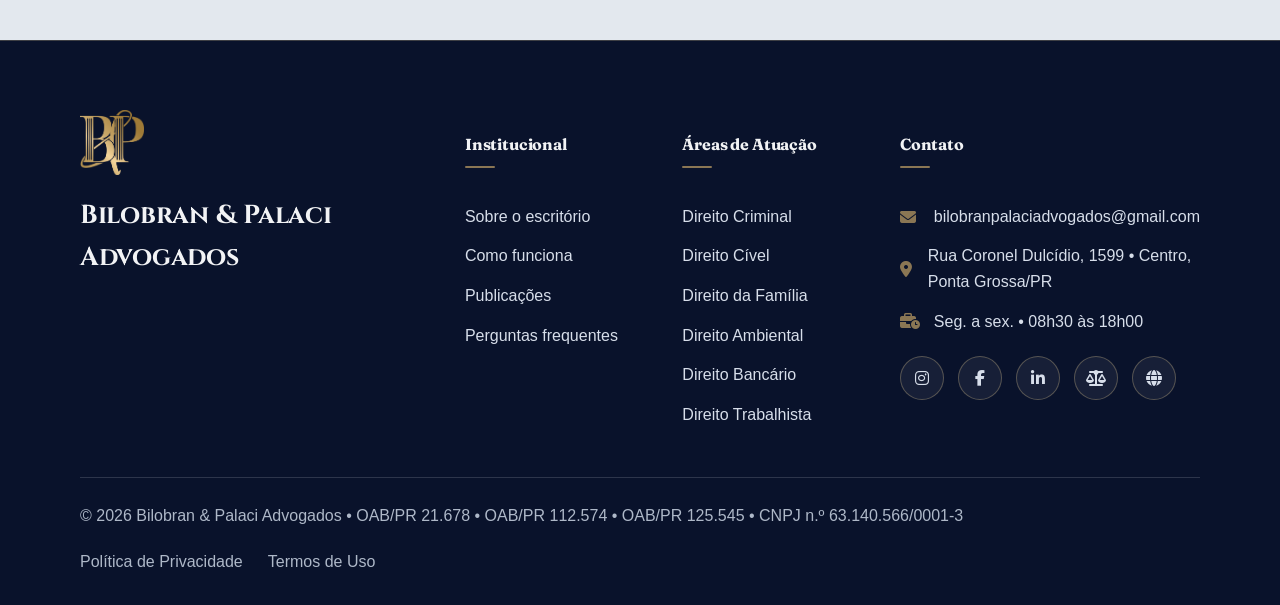
==== commit b3e27dec: "Ajustes e Imagens" ====
--- a/index.html
+++ b/index.html
@@ -281,7 +281,13 @@
           <div class="grid-3 areas-with-media">
             <!-- 1. Direito Criminal -->
             <article class="area-card" data-reveal>
-              <div class="area-media" aria-hidden="true"></div>
+              <div class="area-media" aria-hidden="true">
+                <img
+                  src="./assets/direito-criminal.svg"
+                  alt=""
+                  loading="lazy"
+                />
+              </div>
               <div class="area-icon" aria-hidden="true">
                 <i class="fa-solid fa-scale-balanced"></i>
               </div>
@@ -294,7 +300,9 @@
 
             <!-- 2. Direito Cível -->
             <article class="area-card" data-reveal>
-              <div class="area-media" aria-hidden="true"></div>
+              <div class="area-media" aria-hidden="true">
+                <img src="./assets/direito-civel.svg" alt="" loading="lazy" />
+              </div>
               <div class="area-icon" aria-hidden="true">
                 <i class="fa-solid fa-landmark"></i>
               </div>
@@ -306,7 +314,9 @@
 
             <!-- 3. Direito de Família -->
             <article class="area-card" data-reveal>
-              <div class="area-media" aria-hidden="true"></div>
+              <div class="area-media" aria-hidden="true">
+                <img src="./assets/direito-familia.svg" alt="" loading="lazy" />
+              </div>
               <div class="area-icon" aria-hidden="true">
                 <i class="fa-solid fa-people-roof"></i>
               </div>
@@ -319,7 +329,13 @@
 
             <!-- 4. Direito Ambiental -->
             <article class="area-card" data-reveal>
-              <div class="area-media" aria-hidden="true"></div>
+              <div class="area-media" aria-hidden="true">
+                <img
+                  src="./assets/direito-ambiental.svg"
+                  alt=""
+                  loading="lazy"
+                />
+              </div>
               <div class="area-icon" aria-hidden="true">
                 <i class="fa-solid fa-leaf"></i>
               </div>
@@ -332,7 +348,9 @@
 
             <!-- 5. Direito Bancário -->
             <article class="area-card" data-reveal>
-              <div class="area-media" aria-hidden="true"></div>
+              <div class="area-media" aria-hidden="true">
+                <img src="./assets/direito-bancario.svg" alt="" loading="lazy" />
+              </div>
               <div class="area-icon" aria-hidden="true">
                 <i class="fa-solid fa-building-columns"></i>
               </div>
@@ -344,7 +362,13 @@
 
             <!-- 6. Direito Trabalhista -->
             <article class="area-card" data-reveal>
-              <div class="area-media" aria-hidden="true"></div>
+              <div class="area-media" aria-hidden="true">
+                <img
+                  src="./assets/direito-trabalhista.svg"
+                  alt=""
+                  loading="lazy"
+                />
+              </div>
               <div class="area-icon" aria-hidden="true">
                 <i class="fa-solid fa-briefcase"></i>
               </div>
--- a/styles.css
+++ b/styles.css
@@ -855,11 +855,19 @@
 }
 
 .areas-with-media .area-media {
-  height: 74px;
-  border-radius: var(--radius-md);
-  border: 1px dashed var(--border);
+  height: 144px;
+  border-radius: var(--radius-md);
+  border: 1px solid var(--border);
   background: var(--surface-secondary);
   margin-bottom: 12px;
+  overflow: hidden;
+}
+
+.areas-with-media .area-media img {
+  display: block;
+  width: 100%;
+  height: 100%;
+  object-fit: cover;
 }
 
 .area-card h3 {
@@ -1245,6 +1253,59 @@
   margin-bottom: 32px;
 }
 
+.contact-approach {
+  margin-top: 40px;
+  padding-top: 24px;
+  border-top: 1px solid var(--border);
+}
+.contact-approach h3 {
+  margin: 0 0 10px;
+  font-size: 22px;
+  line-height: 1.3;
+}
+.contact-approach p {
+  max-width: 58ch;
+  margin: 0;
+  color: var(--text-muted);
+  font-size: 15px;
+  line-height: 1.8;
+}
+.contact-approach-values {
+  display: flex;
+  align-items: center;
+  gap: 14px;
+  margin-top: 18px;
+  padding: 12px 14px;
+  border-left: 2px solid var(--accent);
+  background: var(--accent-soft);
+  color: var(--accent-strong);
+}
+.contact-approach-values > i {
+  flex: 0 0 auto;
+  font-size: 18px;
+}
+.contact-approach-values ul {
+  display: flex;
+  flex-wrap: wrap;
+  gap: 8px 18px;
+  margin: 0;
+  padding: 0;
+  list-style: none;
+}
+.contact-approach-values li {
+  display: inline-flex;
+  align-items: center;
+  gap: 7px;
+  font-size: 13px;
+  font-weight: 600;
+}
+.contact-approach-values li::before {
+  content: "";
+  width: 5px;
+  height: 5px;
+  border-radius: 50%;
+  background: var(--accent);
+}
 /* Botão */
 .btn-whatsapp {
   width: 100%;
@@ -1255,6 +1316,13 @@
   background: var(--primary);
   color: #fff;
   transition: 0.3s;
+}
+.contact-highlight .btn-whatsapp + .btn-whatsapp {
+  margin-top: 12px;
+  background: #25d366;
+}
+.contact-highlight .btn-whatsapp + .btn-whatsapp:hover {
+  background: #1ebe57;
 }
 .btn-whatsapp:hover {
   transform: translateY(-3px);
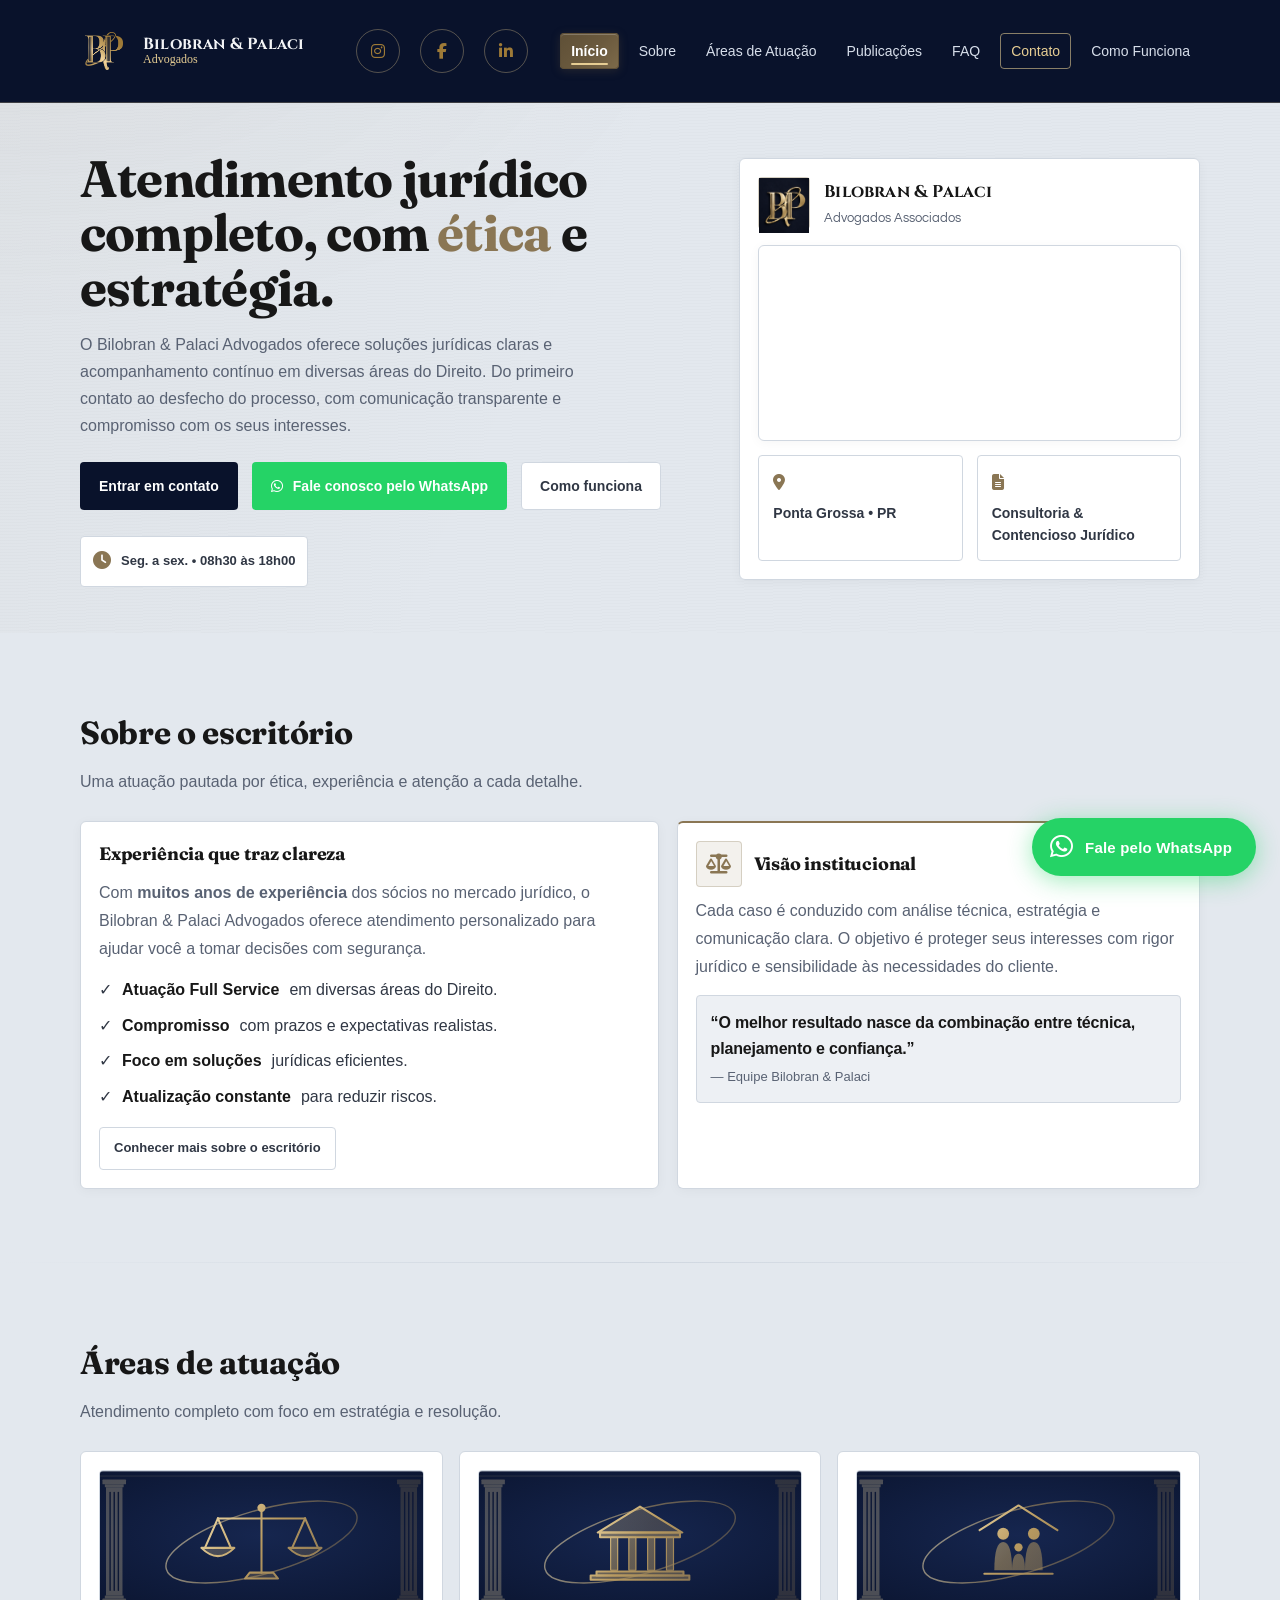
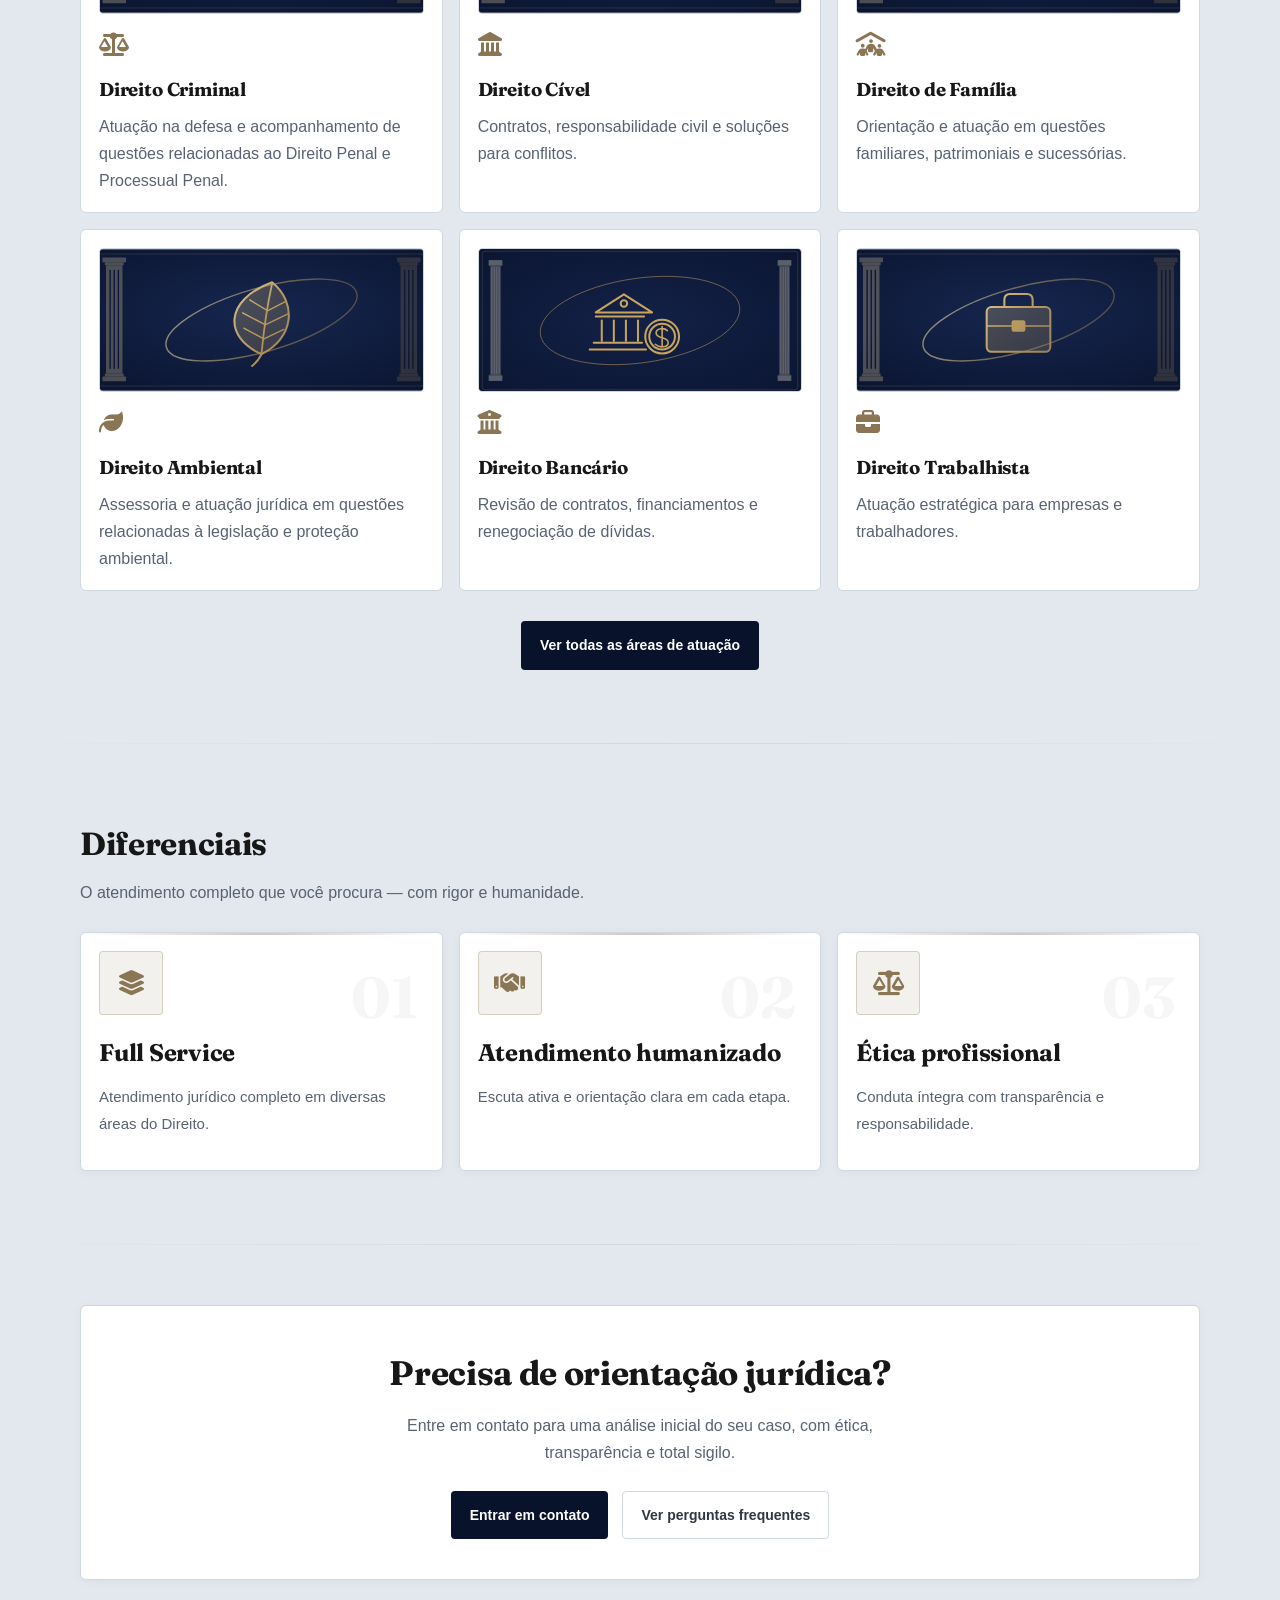
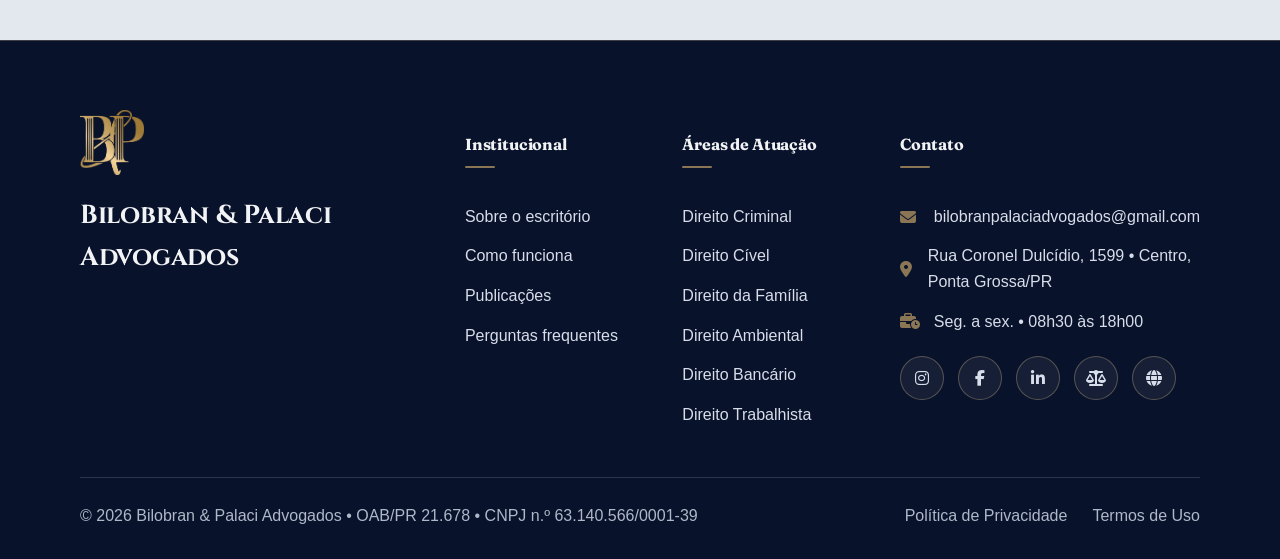
==== commit ba533cdd: "Adiçao de imagens as areas de Atuação" ====
--- a/index.html
+++ b/index.html
@@ -554,9 +554,8 @@
 
         <div class="footer-bottom">
           <span>
-            © <span id="year"></span> Bilobran & Palaci Advogados • OAB/PR
-            21.678 • OAB/PR 112.574 • OAB/PR 125.545 • CNPJ n.º
-            63.140.566/0001-3
+            © <span id="year"></span> Bilobran & Palaci Advogados • OAB/PR 21.678 • CNPJ n.º
+            63.140.566/0001-39
           </span>
 
           <div class="footer-bottom-links">
--- a/styles.css
+++ b/styles.css
@@ -1789,6 +1789,22 @@
   box-shadow: var(--shadow-hover);
 }
 
+.area-card-modern .area-media {
+  height: 168px;
+  border-radius: var(--radius-md);
+  border: 1px solid var(--border);
+  background: var(--surface-secondary);
+  margin-bottom: 16px;
+  overflow: hidden;
+}
+
+.area-card-modern .area-media img {
+  display: block;
+  width: 100%;
+  height: 100%;
+  object-fit: cover;
+}
+
 .area-card-top {
   display: flex;
   align-items: center;
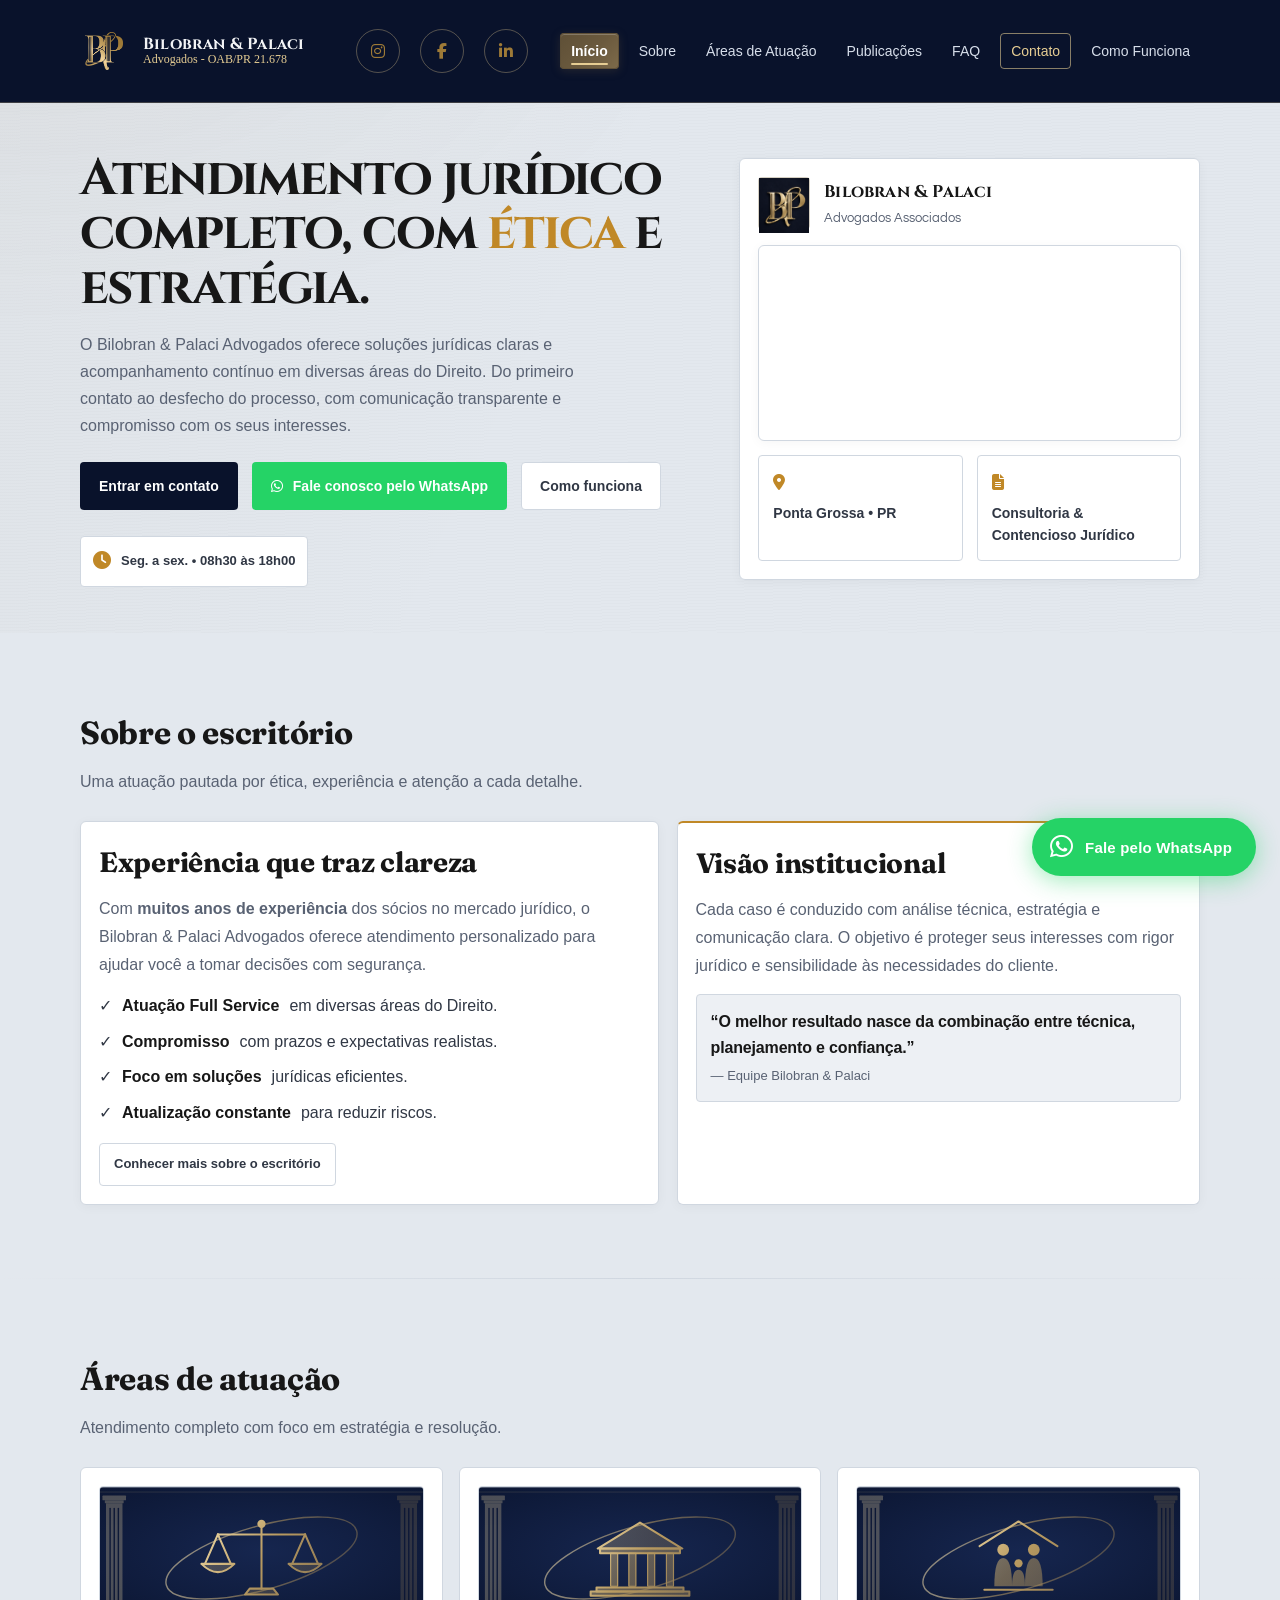
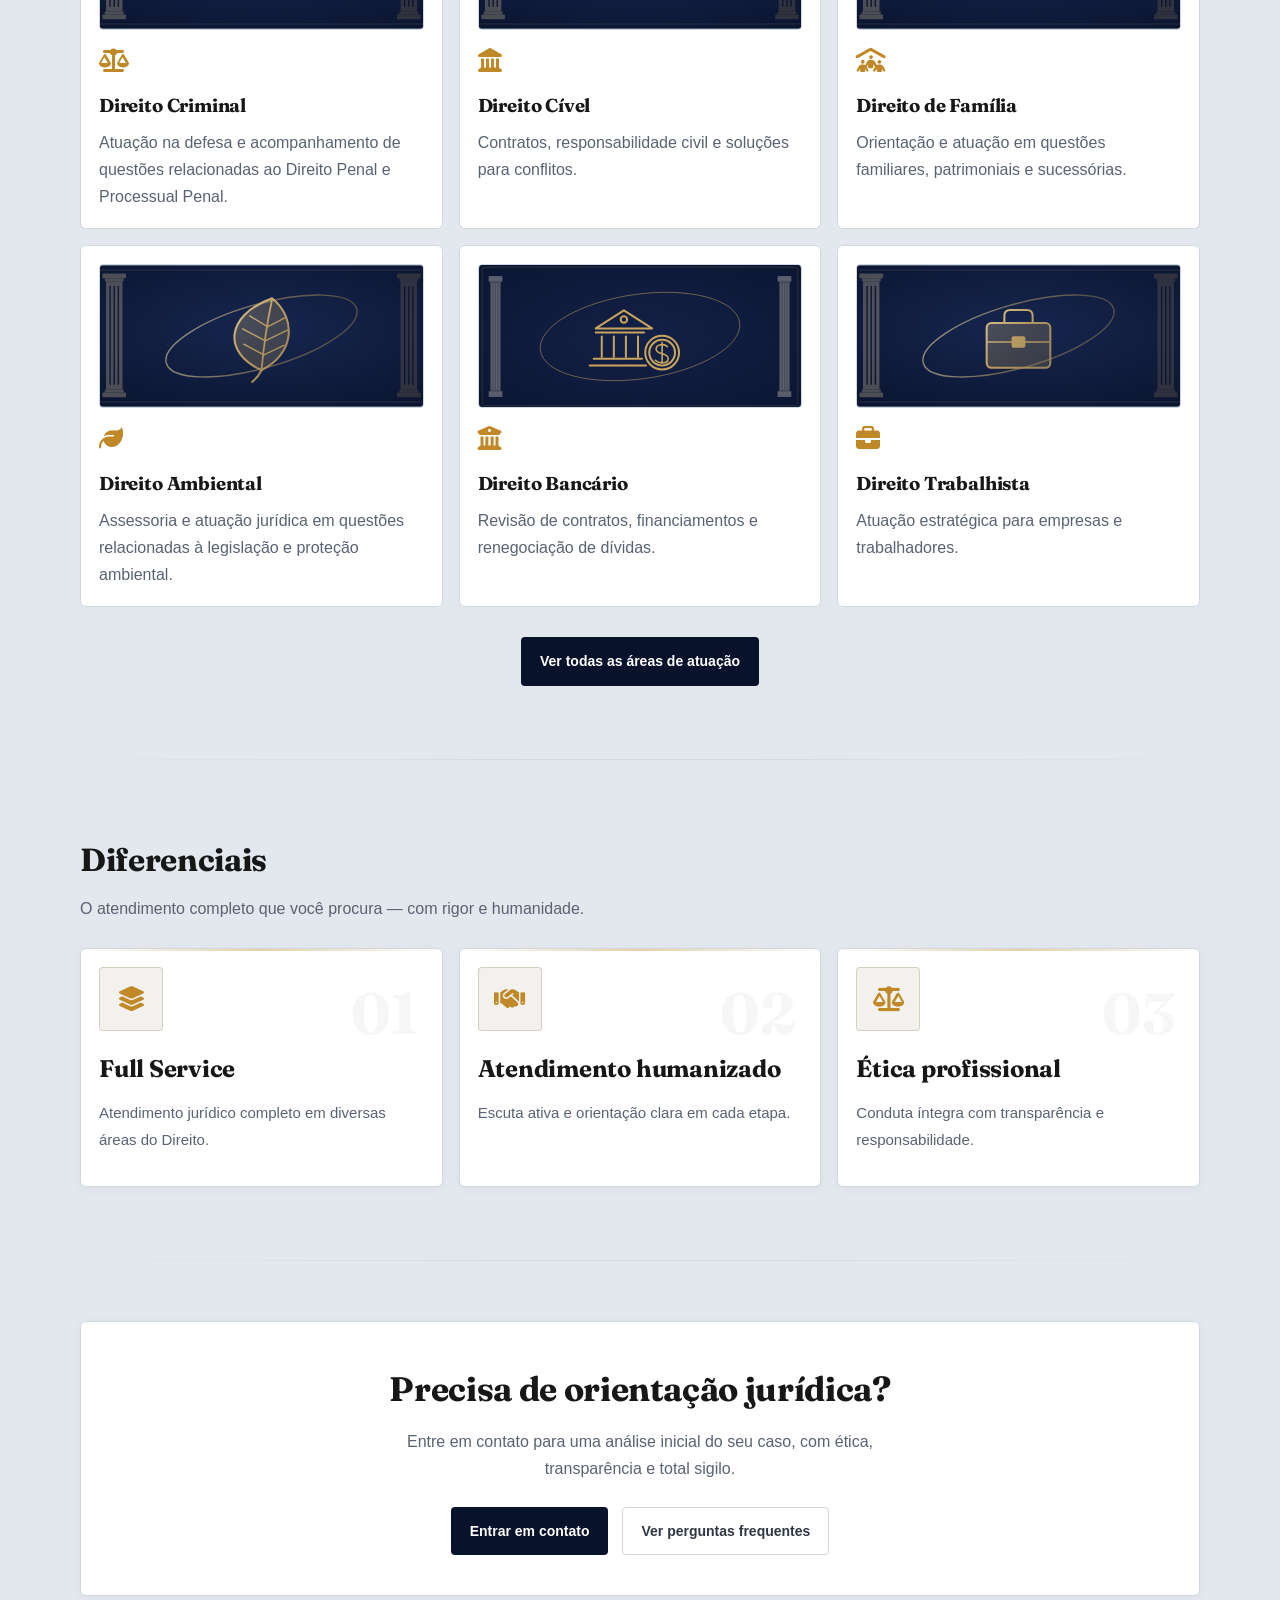
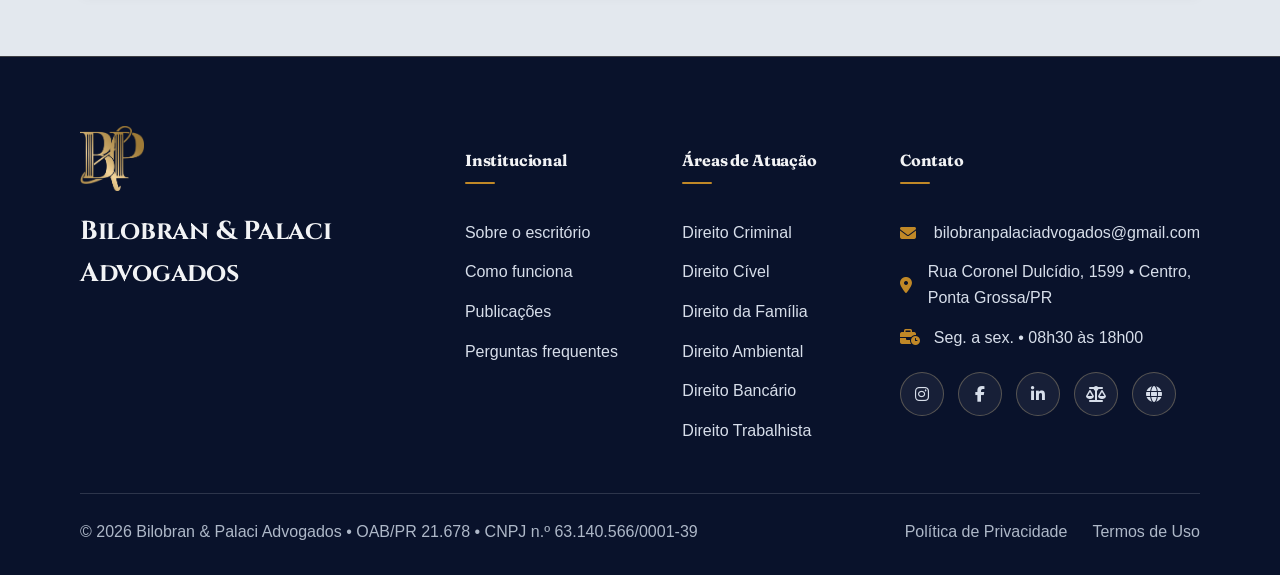
==== commit c41ed1ac: "Ajustes Desejados pelo cliente" ====
--- a/index.html
+++ b/index.html
@@ -50,7 +50,7 @@
           </span>
           <span class="brand-text">
             <span class="brand-name">Bilobran & Palaci</span>
-            <span class="brand-sub">Advogados</span>
+            <span class="brand-sub">Advogados - OAB/PR 21.678</span>
           </span>
         </a>
 
@@ -246,9 +246,6 @@
 
             <div class="card premium" data-reveal>
               <div class="premium-top">
-                <div class="icon-badge" aria-hidden="true">
-                  <i class="fa-solid fa-balance-scale" aria-hidden="true"></i>
-                </div>
                 <h3 class="card-title">Visão institucional</h3>
               </div>
 
@@ -542,7 +539,7 @@
                 href="https://bilobranpalaciadvogados.com.br"
                 target="_blank"
                 rel="noopener noreferrer"
-                aria-label="Site oficial"
+                aria-label="Site"
               >
                 <i class="fa-solid fa-globe"></i>
               </a>
--- a/styles.css
+++ b/styles.css
@@ -23,7 +23,7 @@
   --primary: #09122b;
   --primary-hover: #162a61;
 
-  --accent: #8a7654;
+  --accent: #c08827;
   --accent-soft: rgba(138, 118, 84, 0.1);
   --accent-border: rgba(138, 118, 84, 0.28);
   /* Bronze profundo para textos pequenos sobre superfícies claras. */
@@ -451,8 +451,9 @@
   margin: 0;
   font-size: clamp(34px, 4vw, 52px);
   line-height: 1.06;
-  letter-spacing: -0.015em;
+  letter-spacing: -2px;
   font-weight: 700;
+  font-family: Cinzel;
 }
 
 .name {
@@ -749,6 +750,47 @@
     grid-template-columns: 1fr;
   }
 }
+/* Valores: 5 cards (3 em cima + 2 centralizados embaixo) */
+.grid-3.dif {
+  grid-template-columns: repeat(6, 1fr);
+}
+
+.grid-3.dif .diff-item {
+  grid-column: span 2;
+}
+
+.grid-3.dif .diff-item:nth-child(4) {
+  grid-column: 2 / span 2;
+}
+
+.grid-3.dif .diff-item:nth-child(5) {
+  grid-column: 4 / span 2;
+}
+
+/* Tablet: 2 por linha, o último centralizado */
+@media (max-width: 980px) {
+  .grid-3.dif {
+    grid-template-columns: repeat(4, 1fr);
+  }
+  .grid-3.dif .diff-item:nth-child(4) {
+    grid-column: span 2;
+  }
+  .grid-3.dif .diff-item:nth-child(5) {
+    grid-column: 2 / span 2;
+  }
+}
+
+/* Celular: 1 por linha */
+@media (max-width: 640px) {
+  .grid-3.dif {
+    grid-template-columns: 1fr;
+  }
+  .grid-3.dif .diff-item,
+  .grid-3.dif .diff-item:nth-child(4),
+  .grid-3.dif .diff-item:nth-child(5) {
+    grid-column: auto;
+  }
+}
 
 .card {
   border-radius: var(--radius-lg);
@@ -767,7 +809,7 @@
 
 .card-title {
   margin: 0;
-  font-size: 18px;
+  font-size: 28px;
   font-weight: 700;
 }
 .card-text {
@@ -1240,10 +1282,10 @@
 }
 
 .contact-highlight h3 {
-  font-size: 30px;
+  font-size: 40px;
   margin-bottom: 18px;
   line-height: 1.15;
-  font-family: var(--font-serif);
+  font-family: Cinzel;
 }
 .contact-highlight p {
   color: var(--text-muted);
@@ -1260,7 +1302,7 @@
 }
 .contact-approach h3 {
   margin: 0 0 10px;
-  font-size: 22px;
+  font-size: 32px;
   line-height: 1.3;
 }
 .contact-approach p {
@@ -1333,7 +1375,7 @@
 .contact-benefits {
   margin-top: 36px;
   display: grid;
-  gap: 14px;
+  gap: 22px;
 }
 .benefit {
   display: flex;
@@ -1360,7 +1402,7 @@
 
 /* Painel lateral */
 .side-card {
-  padding: 28px;
+  padding: 40px 36px;
   border-radius: var(--radius-lg);
   background: var(--surface);
   border: 1px solid var(--border);
@@ -1368,36 +1410,51 @@
 }
 
 .side-title {
-  font-size: 24px;
-  margin-bottom: 24px;
+  font-size: clamp(22px, 2.2vw, 28px);
+  margin: 0 0 18px;
   font-family: var(--font-serif);
 }
 
 .side-item {
   display: flex;
-  justify-content: space-between;
+  flex-direction: column;
   align-items: flex-start;
-  gap: 20px;
-  padding: 16px 0;
+  gap: 8px;
+  padding: 22px 0;
   border-bottom: 1px solid var(--border);
 }
-.side-item:last-child {
-  border: none;
-}
+.side-item:last-of-type {
+  border-bottom: 1px solid var(--border);
+}
+
 .side-k {
   display: flex;
   align-items: center;
   gap: 12px;
   color: var(--accent);
-  font-weight: 600;
+  font-weight: 700;
+  font-size: 15px;
+  letter-spacing: 0.4px;
+  text-transform: uppercase;
 }
 .side-k i {
-  width: 18px;
-}
+  width: 22px;
+  font-size: 20px;
+  color: var(--accent);
+}
+
 .side-v {
-  text-align: right;
+  width: 100%;
+  min-width: 0;
+  text-align: left;
   color: var(--text-secondary);
   font-weight: 500;
+  font-size: 18px;
+  line-height: 1.5;
+  overflow-wrap: anywhere;
+}
+.side-v a {
+  font-size: inherit;
 }
 
 /* Tags */
@@ -1629,7 +1686,7 @@
 /* Page hero (inner pages) */
 .page-hero {
   position: relative;
-  padding: 60px 0 60px;
+  padding: 60px;
   overflow: hidden;
 }
 
@@ -1640,6 +1697,8 @@
   flex-direction: column;
   gap: 16px;
   max-width: 800px;
+  margin: 0 auto;
+  align-items: center;
 }
 
 .page-title {
@@ -1648,12 +1707,14 @@
   font-size: clamp(32px, 4.5vw, 48px);
   line-height: 1.08;
   letter-spacing: -0.015em;
-  font-weight: 700;
-  font-family: var(--font-serif);
+  font-weight: 800;
+  font-family: Cinzel;
+  white-space: nowrap;
 }
 
 .page-sub {
   margin: 0;
+  text-align: center;
   color: var(--text-muted);
   font-size: 17px;
   line-height: 1.7;
@@ -1878,18 +1939,56 @@
 }
 
 .area-card-link {
-  margin-top: auto;
+  /*
+    Botão existente dos cards de áreas.
+    Estado normal: mantém a identidade visual do site (texto em bronze).
+    OBS: `margin`/`padding` neutros mantêm o texto alinhado ao conteúdo do card;
+    o fundo/borda só aparecem no hover (transição suave).
+  */
+  margin: auto -12px 0;
+  padding: 8px 12px;
   display: inline-flex;
   align-items: center;
   gap: 8px;
   color: var(--accent);
   font-weight: 600;
   font-size: 14px;
-  transition: gap 0.25s var(--ease);
-}
-
-.area-card-link:hover {
+  border: 1px solid transparent;
+  border-radius: var(--radius-lg);
+  background-color: transparent;
+  transition:
+    gap 0.25s var(--ease),
+    color 0.25s var(--ease),
+    background-color 0.25s var(--ease),
+    border-color 0.25s var(--ease),
+    box-shadow 0.25s var(--ease);
+}
+
+/* Ícone do WhatsApp: segue o texto no estado normal */
+.area-card-link .fa-whatsapp {
+  font-size: 16px;
+}
+
+/* Hover/foco: transição suave para a identidade visual do WhatsApp */
+.area-card-link:hover,
+.area-card-link:focus-visible {
   gap: 12px;
+  color: #0a7c53;
+  background-color: rgba(37, 211, 102, 0.12);
+  border-color: rgba(37, 211, 102, 0.45);
+  box-shadow: 0 4px 14px rgba(37, 211, 102, 0.16);
+}
+
+.area-card-link:hover .fa-whatsapp,
+.area-card-link:focus-visible .fa-whatsapp {
+  color: #25d366;
+}
+
+.area-card-link:focus-visible {
+  outline: none;
+  box-shadow:
+    0 0 0 4px rgba(37, 211, 102, 0.3),
+    0 4px 14px rgba(37, 211, 102, 0.16);
 }
 
 /* Publications empty state */
@@ -2039,6 +2138,49 @@
 }
 
 /* Team section (sobre) */
+.team-associates {
+  display: flex;
+  align-items: flex-start;
+  gap: 20px;
+  margin-top: 18px;
+  padding: 28px 30px;
+  border-radius: var(--radius-lg);
+  border: 1px solid var(--border);
+  border-left: 2px solid var(--accent);
+  background: var(--surface);
+  box-shadow: var(--shadow);
+}
+
+.team-associates .icon-badge {
+  flex: 0 0 auto;
+}
+
+.team-associates h3 {
+  margin: 0 0 10px;
+  font-size: 22px;
+  line-height: 1.25;
+}
+
+.team-associates p {
+  margin: 0 0 12px;
+  color: var(--text-muted);
+  font-size: 16px;
+  line-height: 1.75;
+}
+.team-associates p:last-child {
+  margin-bottom: 0;
+}
+
+.team-associates strong {
+  color: var(--text-primary);
+}
+
+@media (max-width: 520px) {
+  .team-associates {
+    flex-direction: column;
+    padding: 22px 20px;
+  }
+}
 .team-grid {
   align-items: stretch;
 }
@@ -2058,7 +2200,7 @@
   max-height: 420px;
   border-radius: var(--radius-md);
   border: 1px solid var(--border);
-  background: var(--surface-secondary);
+  background: black;
   overflow: hidden;
   position: relative;
 }
@@ -2130,6 +2272,12 @@
 =========================== */
 
 @media (max-width: 640px) {
+  .side-card {
+    padding: 26px 20px;
+  }
+  .side-v {
+    font-size: 16px;
+  }
   .hero {
     padding: 46px 0 36px;
   }
@@ -2459,74 +2607,92 @@
 /* ============================
    CONTACT CHANNELS SECTION
    ============================ */
-
+.contact-approach-closing {
+  margin: 22px 0 0;
+  padding-top: 18px;
+  border-top: 1px solid var(--border);
+  max-width: 58ch;
+  color: var(--text-secondary);
+  font-family: var(--font-serif);
+  font-size: 17px;
+  font-style: italic;
+  line-height: 1.7;
+}
+
+.contact-form {
+  display: flex;
+  flex-direction: column;
+}
+.contact-form .contact-approach {
+  margin-top: auto;
+}
 .contact-channels {
-  margin-top: 32px;
-  padding-top: 28px;
-  border-top: 1px solid var(--border);
+  margin-top: 28px;
+  padding-top: 0;
+  border-top: none;
 }
 
 .contact-channels-title {
   font-family: var(--font-serif);
-  font-size: 18px;
+  font-size: 22px;
   font-weight: 700;
-  margin: 0 0 16px;
-  color: var(--text-primary);
-}
-
+  margin: 0 0 18px;
+}
 .channels-grid {
   display: grid;
-  grid-template-columns: repeat(auto-fit, minmax(180px, 1fr));
-  gap: 12px;
+  grid-template-columns: repeat(3, 1fr);
+  gap: 10px;
 }
 
 .channel-item {
   display: flex;
-  align-items: center;
-  gap: 12px;
-  padding: 12px 14px;
+  flex-direction: column;
+  align-items: center;
+  justify-content: center;
+  text-align: center;
+  gap: 8px;
+  padding: 14px 6px;
   border-radius: var(--radius-md);
   border: 1px solid var(--border);
   background: var(--surface);
-  text-decoration: none;
   color: var(--text-secondary);
-  font-weight: 500;
-  font-size: 14px;
+  font-size: 13px;
+  font-weight: 600;
+  line-height: 1.2;
   transition:
     transform 0.25s var(--ease),
     border-color 0.25s var(--ease),
-    background 0.25s var(--ease),
-    color 0.25s var(--ease);
+    background 0.25s var(--ease);
 }
 
 .channel-item:hover {
   transform: translateY(-2px);
   border-color: var(--accent-border);
   background: var(--surface-secondary);
-  color: var(--text-primary);
 }
 
 .channel-icon {
-  width: 36px;
-  height: 36px;
+  width: 40px;
+  height: 40px;
   display: flex;
   align-items: center;
   justify-content: center;
   border-radius: 50%;
   background: var(--accent-soft);
   color: var(--accent);
-  font-size: 16px;
   flex: 0 0 auto;
+}
+.channel-icon i {
+  font-size: 18px;
 }
 
 .channel-item:hover .channel-icon {
   background: var(--accent);
   color: #fff;
 }
-
 @media (max-width: 480px) {
   .channels-grid {
-    grid-template-columns: 1fr;
+    grid-template-columns: repeat(2, 1fr);
   }
 }
 
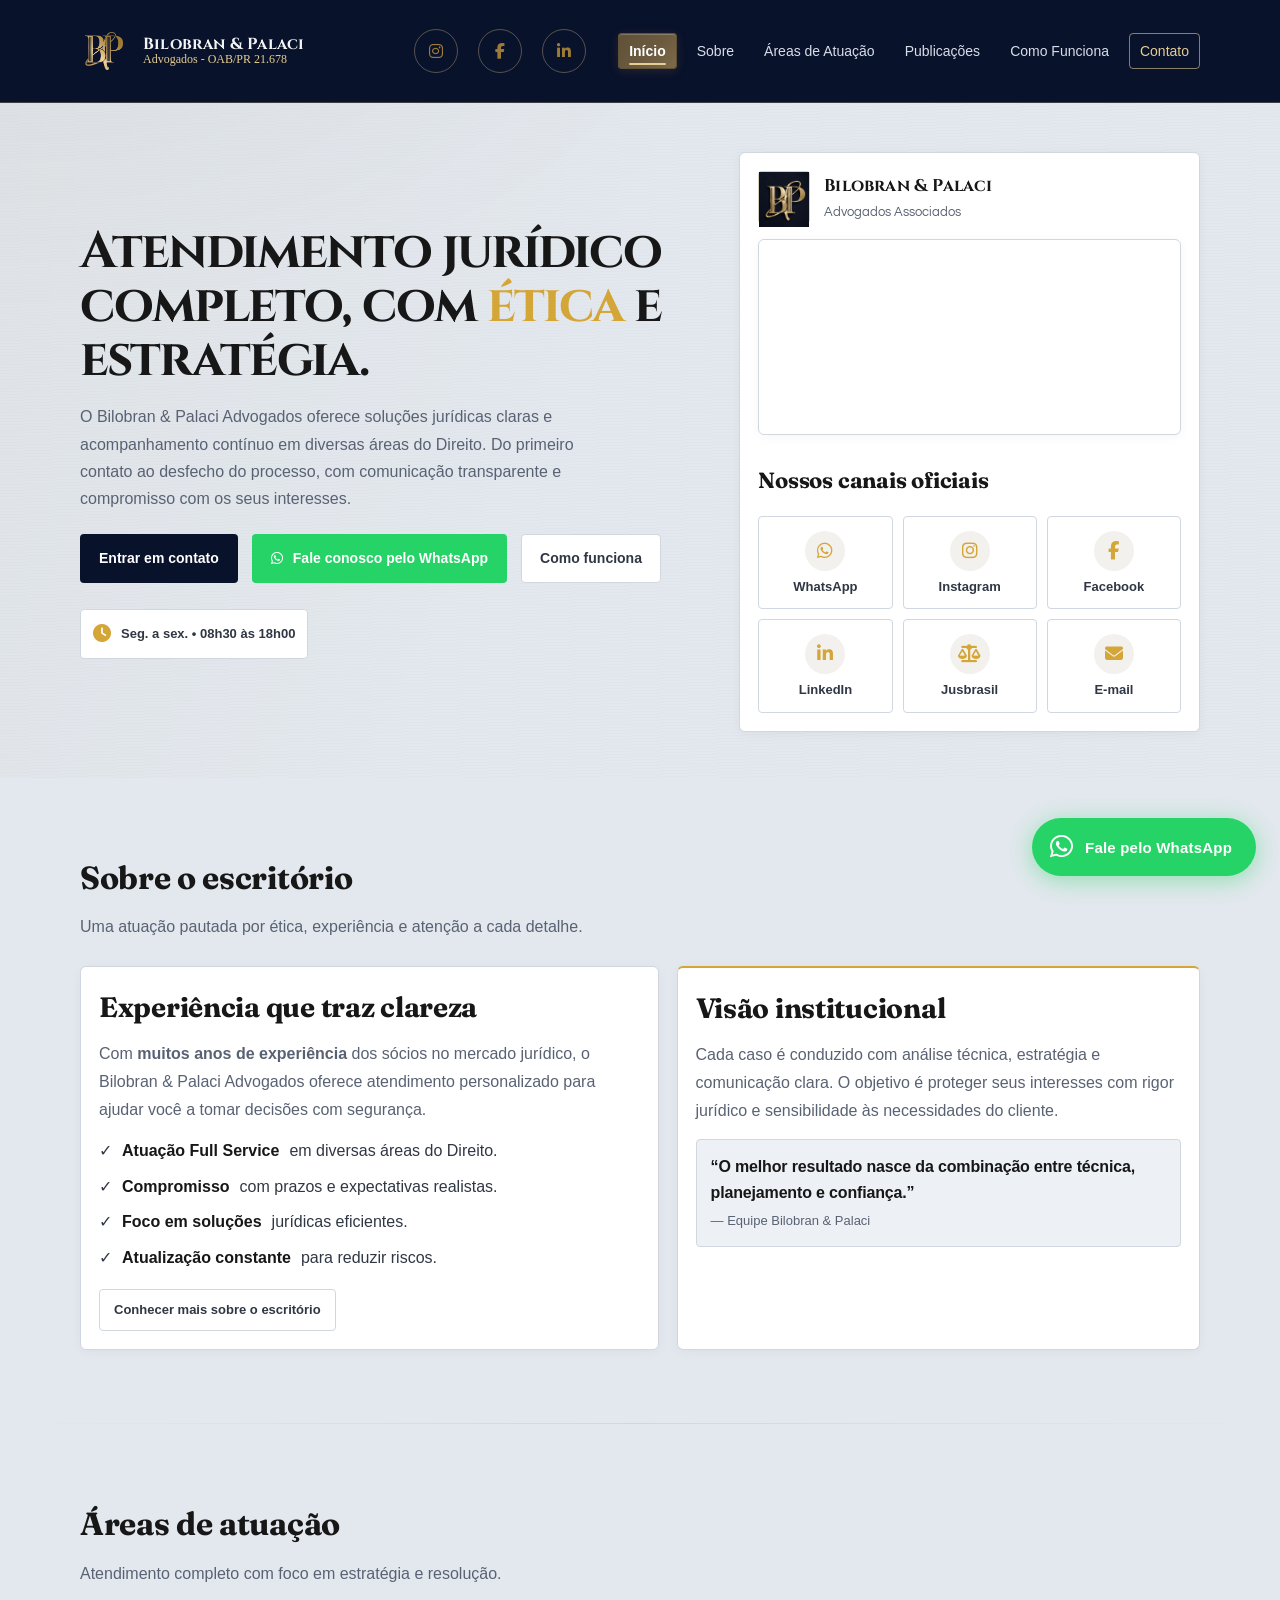
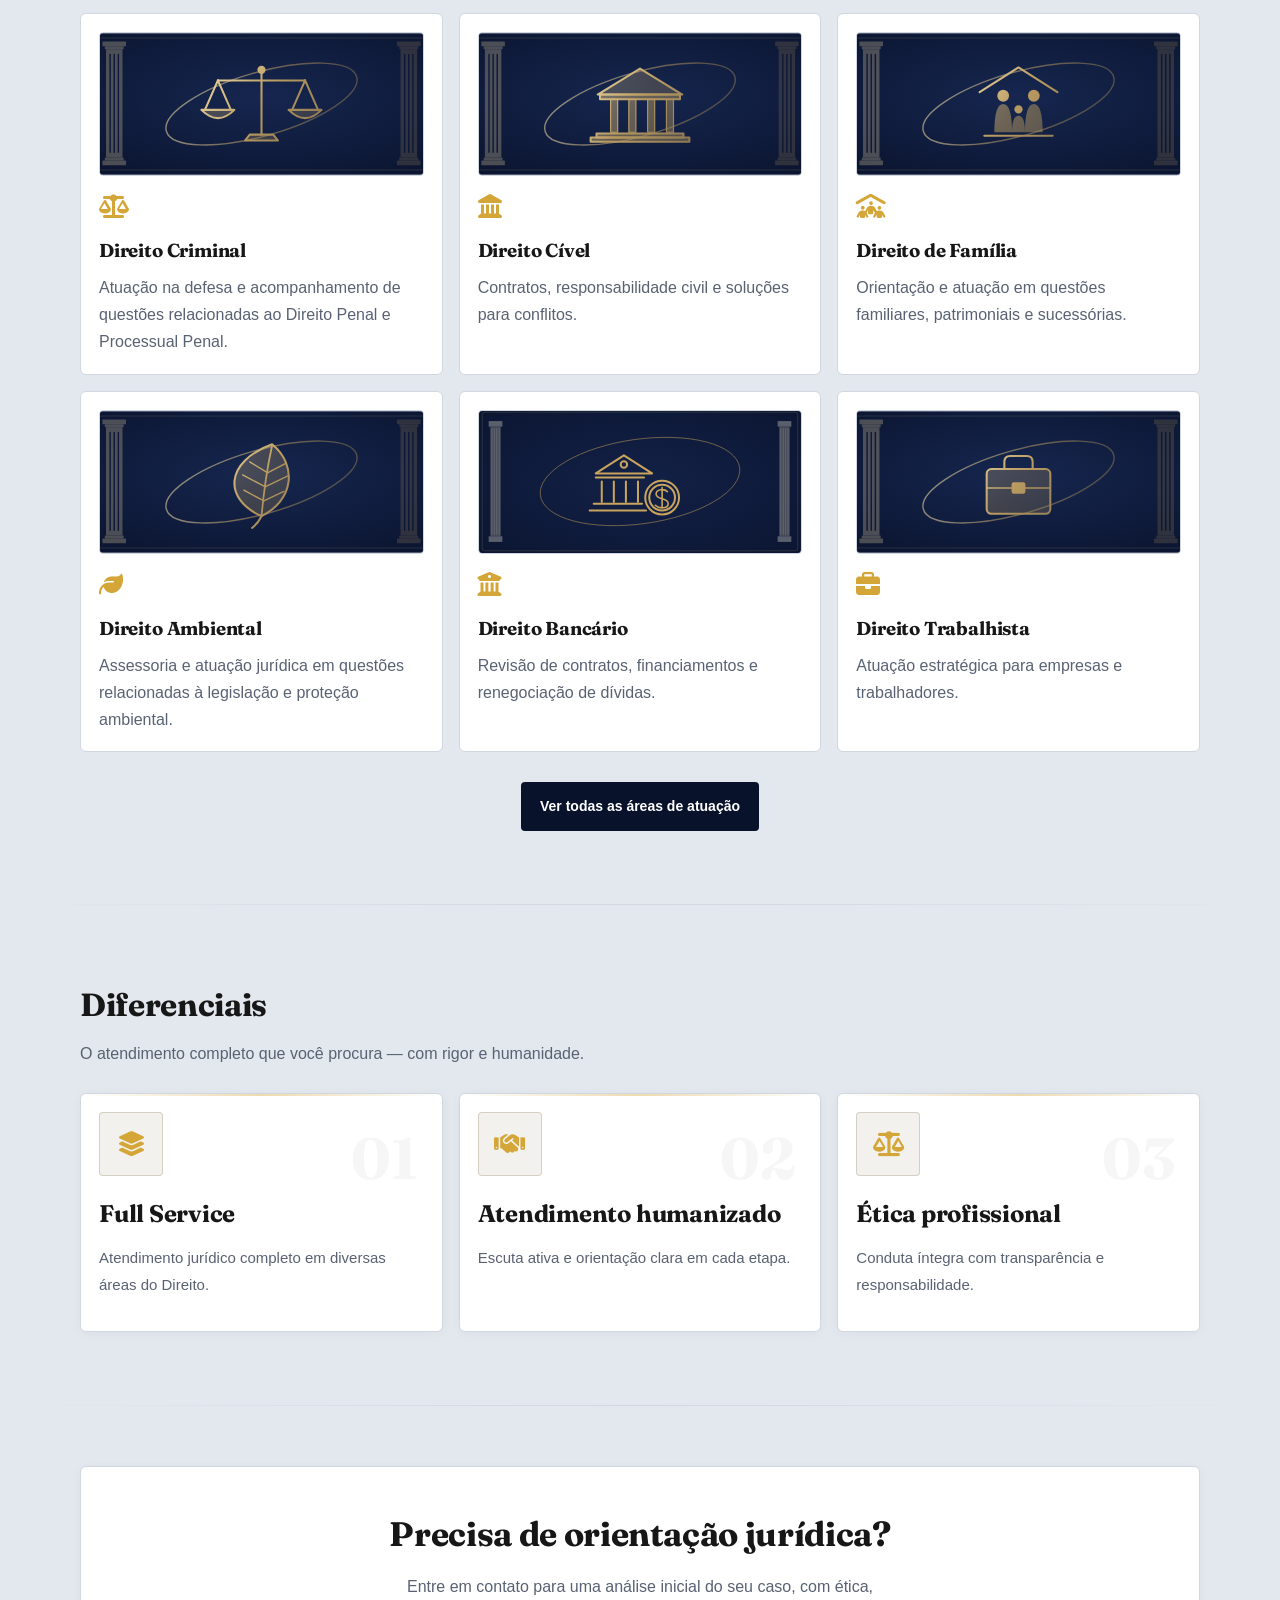
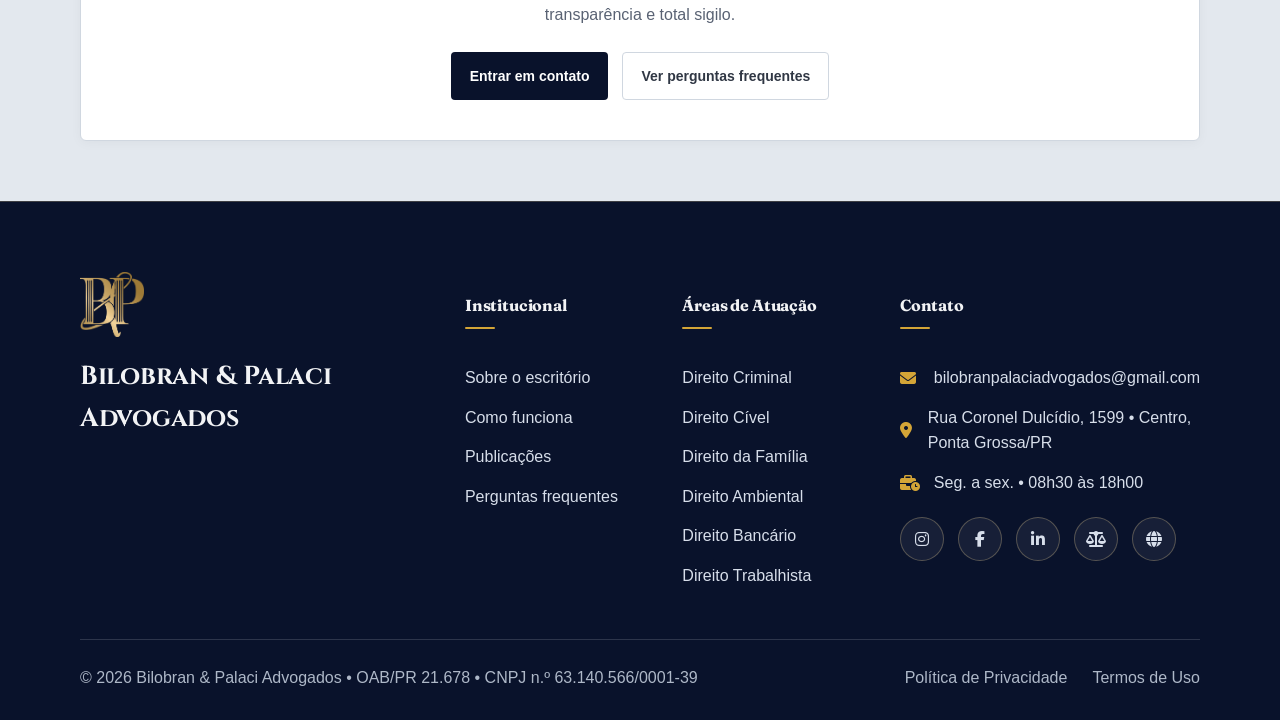
==== commit 686c41ce: "Mudanças via cliente" ====
--- a/index.html
+++ b/index.html
@@ -100,9 +100,8 @@
             <li><a href="/sobre">Sobre</a></li>
             <li><a href="/areas">Áreas de Atuação</a></li>
             <li><a href="/publicacoes">Publicações</a></li>
-            <li><a href="/faq">FAQ</a></li>
+            <li><a href="/como-funciona">Como Funciona</a></li>
             <li><a href="/contato" class="cta-link">Contato</a></li>
-            <li><a href="/como-funciona">Como Funciona</a></li>
           </ul>
         </nav>
       </div>
@@ -178,22 +177,77 @@
   </iframe>
            </div>
 
-            <div class="floating-stats" aria-hidden="true">
-              <div class="float-card">
-                <div class="float-top">
-                  <i class="fa-solid fa-location-dot" aria-hidden="true"></i>
+                <div class="contact-channels">
+                  <h4 class="contact-channels-title">Nossos canais oficiais</h4>
+                  <div class="channels-grid">
+                    <a
+                      class="channel-item"
+                      href="https://api.whatsapp.com/send?phone=5542998207089"
+                      target="_blank"
+                      rel="noopener noreferrer"
+                    >
+                      <span class="channel-icon"
+                        ><i class="fa-brands fa-whatsapp"></i
+                      ></span>
+                      <span>WhatsApp</span>
+                    </a>
+                    <a
+                      class="channel-item"
+                      href="https://instagram.com/bilobranpalaciadvs"
+                      target="_blank"
+                      rel="noopener noreferrer"
+                    >
+                      <span class="channel-icon"
+                        ><i class="fa-brands fa-instagram"></i
+                      ></span>
+                      <span>Instagram</span>
+                    </a>
+                    <a
+                      class="channel-item"
+                      href="https://www.facebook.com/bilobranpalaciadvs"
+                      target="_blank"
+                      rel="noopener noreferrer"
+                    >
+                      <span class="channel-icon"
+                        ><i class="fa-brands fa-facebook-f"></i
+                      ></span>
+                      <span>Facebook</span>
+                    </a>
+                    <a
+                      class="channel-item"
+                      href="https://www.linkedin.com/company/bilobranpalaciadvogados"
+                      target="_blank"
+                      rel="noopener noreferrer"
+                    >
+                      <span class="channel-icon"
+                        ><i class="fa-brands fa-linkedin-in"></i
+                      ></span>
+                      <span>LinkedIn</span>
+                    </a>
+                    <a
+                      class="channel-item"
+                      href="https://bilobranpalaci.jusbrasil.com.br"
+                      target="_blank"
+                      rel="noopener noreferrer"
+                    >
+                      <span class="channel-icon"
+                        ><i class="fa-solid fa-scale-balanced"></i
+                      ></span>
+                      <span>Jusbrasil</span>
+                    </a>
+                    <a
+                      class="channel-item"
+                      href="https://mail.google.com/mail/?view=cm&fs=1&to=bilobranpalaciadvogados@gmail.com"
+                      target="_blank"
+                      rel="noopener noreferrer"
+                    >
+                      <span class="channel-icon"
+                        ><i class="fa-solid fa-envelope"></i
+                      ></span>
+                      <span>E-mail</span>
+                    </a>
+                  </div>
                 </div>
-
-                <div class="float-text">Ponta Grossa • PR</div>
-              </div>
-              <div class="float-card float-card-2">
-                <div class="float-top">
-                  <i class="fa-solid fa-file-lines" aria-hidden="true"></i>
-                </div>
-
-                <div class="float-text">Consultoria & Contencioso Jurídico</div>
-              </div>
-            </div>
           </div>
         </div>
       </section>
@@ -435,7 +489,7 @@
             </p>
             <div class="cta-actions">
               <a class="btn btn-primary" href="/contato">Entrar em contato</a>
-              <a class="btn btn-ghost" href="/faq">Ver perguntas frequentes</a>
+              <a class="btn btn-ghost" href="/como-funciona#faq">Ver perguntas frequentes</a>
             </div>
           </div>
         </div>
@@ -461,7 +515,7 @@
             <a href="/sobre">Sobre o escritório</a>
             <a href="/como-funciona">Como funciona</a>
             <a href="/publicacoes">Publicações</a>
-            <a href="/faq">Perguntas frequentes</a>
+            <a href="/como-funciona#faq">Perguntas frequentes</a>
           </div>
 
           <div class="footer-links-column">
--- a/styles.css
+++ b/styles.css
@@ -23,7 +23,7 @@
   --primary: #09122b;
   --primary-hover: #162a61;
 
-  --accent: #c08827;
+  --accent: #d4a537;
   --accent-soft: rgba(138, 118, 84, 0.1);
   --accent-border: rgba(138, 118, 84, 0.28);
   /* Bronze profundo para textos pequenos sobre superfícies claras. */
@@ -458,7 +458,6 @@
 
 .name {
   color: var(--accent);
-  font-style: italic;
   letter-spacing: 2px;
   margin: 0;
   font-family: Cinzel;
@@ -735,6 +734,9 @@
   grid-template-columns: repeat(3, 1fr);
   gap: 16px;
 }
+.process-modalities {
+  margin-top: 26px;
+}
 
 @media (max-width: 980px) {
   .grid-2 {
